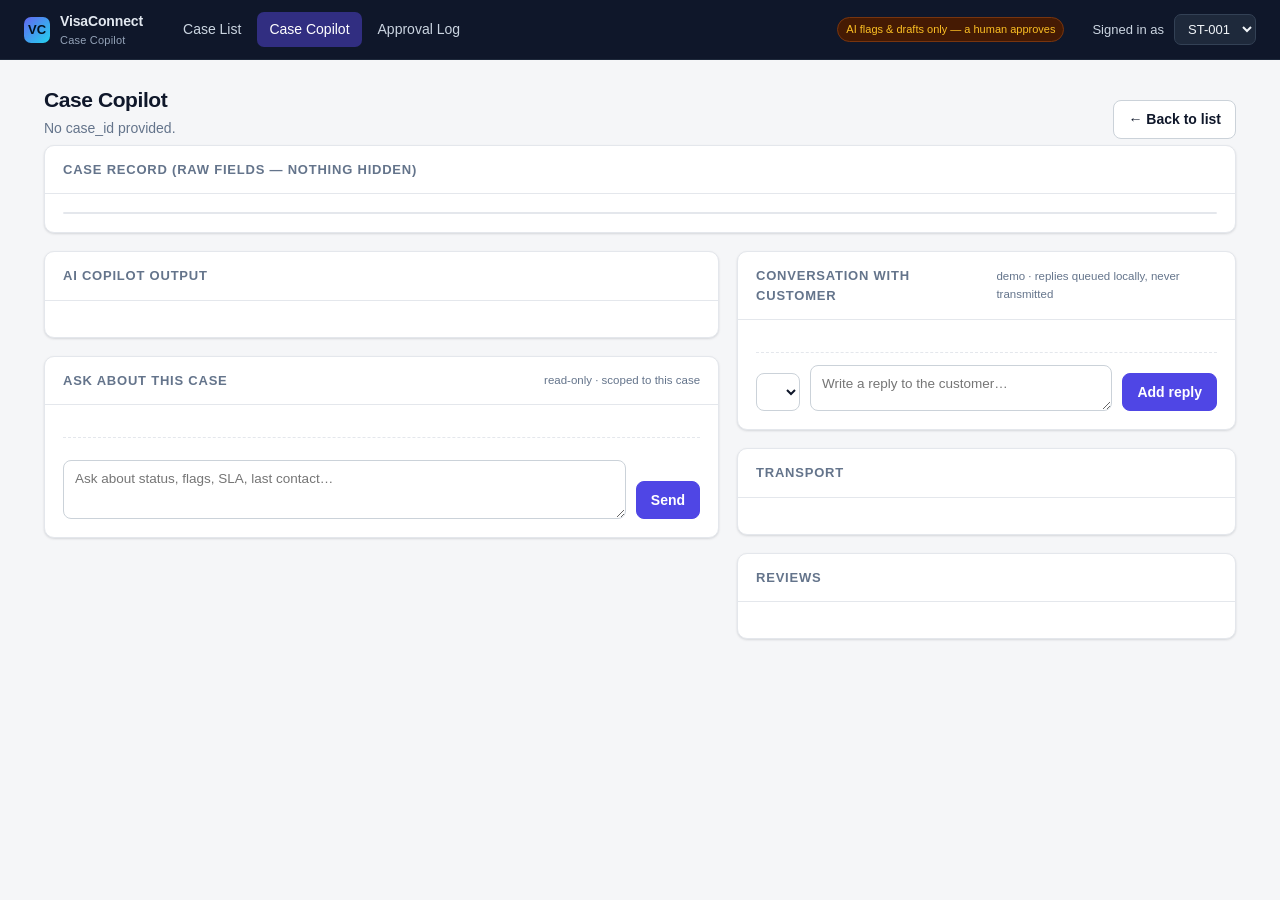
==== app/case.html @ 5556cd0b "Add VisaConnect Case Copilot demo Synthetic data pipeline (stdlib-only) generating 200 cases, a dete" ====
<!doctype html>
<html lang="en">
<head>
<meta charset="utf-8">
<meta name="viewport" content="width=device-width, initial-scale=1">
<title>Case Copilot · VisaConnect</title>
<link rel="stylesheet" href="styles.css">
</head>
<body>
<main class="container">
  <div class="page-head">
    <div>
      <h1 id="title">Case Copilot</h1>
      <p id="subtitle">Loading…</p>
    </div>
    <div class="spacer"></div>
    <a class="btn" href="index.html">← Back to list</a>
  </div>

  <div id="banner"></div>

  <div class="card">
    <div class="card-head"><h2>Case record (raw fields — nothing hidden)</h2>
      <div class="spacer"></div><span id="recordBadges"></span></div>
    <div class="card-body"><div id="fields" class="field-grid"></div></div>
  </div>

  <div class="detail-grid" style="margin-top:18px">
    <div>
      <div class="card">
        <div class="card-head"><h2>AI copilot output</h2>
          <div class="spacer"></div>
          <span id="validator" class="muted" style="font-size:12px"></span>
        </div>
        <div class="card-body" id="aiBody"></div>
      </div>

      <div class="card" id="chatCard">
        <div class="card-head"><h2>Ask about this case</h2>
          <div class="spacer"></div>
          <span class="muted" style="font-size:11.5px">read-only · scoped to this case</span>
        </div>
        <div class="card-body">
          <div id="chatLog" class="chat-log"></div>
          <div id="chatSuggest" class="chat-suggest"></div>
          <form id="chatForm" class="chat-form">
            <textarea id="chatInput" rows="2" placeholder="Ask about status, flags, SLA, last contact…" autocomplete="off"></textarea>
            <button class="btn btn-primary" id="chatSend" type="submit">Send</button>
          </form>
        </div>
      </div>
    </div>
    <div>
      <div class="card">
        <div class="card-head"><h2>Conversation with customer</h2>
          <div class="spacer"></div>
          <span class="muted" style="font-size:11.5px">demo · replies queued locally, never transmitted</span>
        </div>
        <div class="card-body">
          <div id="custLog" class="chat-log"></div>
          <form id="custForm" class="chat-form">
            <select id="custChannel" title="Channel"></select>
            <textarea id="custInput" rows="1" placeholder="Write a reply to the customer…"></textarea>
            <button class="btn btn-primary" type="submit">Add reply</button>
          </form>
        </div>
      </div>
      <div class="card">
        <div class="card-head"><h2>Transport</h2></div>
        <div class="card-body" id="transport"></div>
      </div>
      <div class="card">
        <div class="card-head"><h2>Reviews</h2></div>
        <div class="card-body" id="reviews"></div>
      </div>
    </div>
  </div>
</main>

<script src="app.js"></script>
<script>
renderTopbar("case");

const caseId = new URLSearchParams(location.search).get("case_id");
let CASE = null;
let DRAFT = null;
const decisions = {};   // item key -> action

function field(k, v, isList) {
  const empty = v === "" || v == null || (isList && (!v || v.length === 0));
  const val = isList ? (Array.isArray(v) && v.length ? v.join(", ") : "") : v;
  return `<div class="field"><div class="k">${esc(k)}</div>
    <div class="v ${empty ? "empty" : ""}">${empty ? "blank" : esc(val)}</div></div>`;
}

function renderRecord(c) {
  $("#title").textContent = c.case_id;
  $("#subtitle").innerHTML = `${esc(c.journey_type)} · opened ${fmtShort(c.case_created_at)} · ${c.days_open} days open`;
  $("#recordBadges").innerHTML =
    (c.sla_breached ? badge("SLA breached", "bad", true) : badge("SLA on-time", "good", true)) + " " +
    (c.has_conflict ? badge("transport conflict", "bad") : "");

  $("#fields").innerHTML = [
    field("Case ID", c.case_id), field("Status", c.current_status),
    field("Journey type", c.journey_type), field("Destination", c.destination_country),
    field("Owner staff id", c.case_owner_staff_id),
    field("Customer id", c.customer_id),
    field("Nationality", c.customer_nationality),
    field("Message language", c.message_language),
    field("Created at", c.case_created_at), field("Last customer update", c.last_customer_update_at),
    field("Days open", c.days_open), field("Hours elapsed", c.hours_elapsed),
    field("SLA target (h)", c.sla_target_hours), field("Payment status", c.payment_status),
    field("Required documents", c.required_documents, true),
    field("Documents received", c.documents_received, true),
  ].join("");

  // contacts are rendered as the customer conversation panel (loadConversation)

  // transport
  const t = c.transport;
  $("#transport").innerHTML = !t
    ? '<span class="muted">No transport booking on file.</span>'
    : `<div class="field-grid">
        ${field("Itinerary", t.itinerary_value)}
        ${field("Internal note", t.internal_note_value)}
        ${field("Airport code", t.airport_code)}
        ${field("Departure", t.departure_date)}
      </div>${t.conflict ? '<div class="banner banner-warn" style="margin-top:12px">Itinerary, internal note and airport code disagree — resolve before advising the customer.</div>' : ""}`;

  // reviews
  $("#reviews").innerHTML = !c.reviews.length
    ? '<span class="muted">No reviews on file.</span>'
    : c.reviews.map((r) =>
        `<div><strong>${r.rating}★</strong> <span class="muted">${fmtShort(r.review_at)}</span>
         <div>${esc(r.review_text)}</div></div>`).join("<hr style='border:none;border-top:1px dashed var(--border);margin:10px 0'>");
}

function flagsHtml(flags) {
  if (!flags.length) return '<span class="muted">No flags detected.</span>';
  return flags.map((f) => `<div class="flag">
      <div style="flex:1">
        <div class="type">${esc(f.issue_type)} <span class="faint mono">${esc(f.field)}</span></div>
        <div class="ev">${esc(f.note || f.evidence || "")}</div>
      </div>
      <span class="conf-tag conf-${esc(f.confidence)}">${esc(f.confidence.replace(" data", ""))}</span>
    </div>`).join("");
}

function decisionRow(key, label, aiText, aiRender, editable) {
  const decided = decisions[key];
  return `<div class="ai-block" data-item="${key}" style="margin-bottom:12px">
    <h3>${esc(label)}</h3>
    <div class="body">${aiRender || `<div class="summary">${esc(aiText)}</div>`}</div>
    <div class="actions">
      ${decided
        ? `<span class="decided ${decided}">${decided === "approve" ? "✓ Approved" : decided === "edit" ? "✎ Edited & saved" : "✕ Rejected"} by ${esc(getStaff())}</span>`
        : `<button class="btn btn-approve btn-sm" data-act="approve">Approve</button>
           ${editable ? '<button class="btn btn-edit btn-sm" data-act="edit">Edit</button>' : ""}
           <button class="btn btn-reject btn-sm" data-act="reject">Reject</button>
           <div class="spacer"></div><span class="muted" style="font-size:11.5px">AI suggestion — nothing counts until you decide</span>`}
    </div>
  </div>`;
}

function renderAI() {
  const d = DRAFT;
  const body = $("#aiBody");
  body.innerHTML =
    decisionRow("summary", "Case summary", d.summary, null, true) +
    decisionRow("flags", "Flags & missing items", null, flagsHtml(d.flags), false) +
    decisionRow("recommended_action", "Recommended next action", d.recommended_action, null, true) +
    decisionRow("draft_message", "Draft customer update",
      d.draft_message || "(none produced — insufficient information)",
      d.draft_message ? null : '<div class="muted">No draft produced.</div>', true);

  $$("#aiBody [data-act]").forEach((btn) => btn.addEventListener("click", onDecision));
}

async function onDecision(ev) {
  const btn = ev.currentTarget;
  const act = btn.dataset.act;
  const key = btn.closest(".ai-block").dataset.item;
  const d = DRAFT;
  const aiOutput = {
    summary: d.summary,
    flags: d.flags,
    recommended_action: d.recommended_action,
    draft_message: d.draft_message,
  };
  const aiText = key === "flags" ? JSON.stringify(d.flags) : String(aiOutput[key] ?? "");

  if (act === "reject") {
    await logDecision(key, "reject", aiText, null);
    return;
  }
  if (act === "approve") {
    await logDecision(key, "approve", aiText, aiText);
    return;
  }

  // edit: inline textarea
  const block = btn.closest(".ai-block");
  const body = block.querySelector(".body");
  const original = body.innerHTML;
  body.innerHTML = `<textarea id="editBox">${esc(aiText)}</textarea>
    <div class="actions"><button class="btn btn-primary btn-sm" id="saveEdit">Save edit</button>
    <button class="btn btn-sm" id="cancelEdit">Cancel</button></div>`;
  $("#cancelEdit").addEventListener("click", () => { body.innerHTML = original; });
  $("#saveEdit").addEventListener("click", async () => {
    await logDecision(key, "edit", aiText, $("#editBox").value);
  });
}

async function logDecision(key, action, aiText, finalText) {
  try {
    await postApproval({
      case_id: caseId,
      staff_id: getStaff(),
      action,
      ai_output: { item: key, text: aiText },
      final_output: action === "reject" ? { item: key, text: null } : { item: key, text: finalText },
    });
    decisions[key] = action;
    toast(`${key.replace("_", " ")} — ${action}d and logged`);
    renderAI();
  } catch (e) {
    toast("Could not log decision: " + e.message);
  }
}

/* ---------- scoped case chat ---------- */
const CHAT = [];
const SUGGESTIONS = [
  "What's the current status?",
  "Any flags or problems?",
  "Is the SLA breached?",
  "What was the last contact and channel?",
  "Who owns this case?",
];

function renderSuggestions() {
  $("#chatSuggest").innerHTML = SUGGESTIONS
    .map((s) => `<button type="button" class="chip" data-q="${esc(s)}">${esc(s)}</button>`).join("");
  $$("#chatSuggest .chip").forEach((b) =>
    b.addEventListener("click", () => { $("#chatInput").value = b.dataset.q; $("#chatInput").focus(); }));
}

function renderChat() {
  const log = $("#chatLog");
  if (!CHAT.length) {
    log.innerHTML = '<div class="chat-empty muted">Ask anything about this case — the assistant answers only from this case\'s data.</div>';
    return;
  }
  log.innerHTML = CHAT.map((m) =>
    `<div class="msg ${m.role}"><div class="bubble">${esc(m.content)}</div></div>`).join("");
  log.scrollTop = log.scrollHeight;
}

async function sendChat(text) {
  const message = String(text || "").trim();
  if (!message) return;
  CHAT.push({ role: "user", content: message });
  CHAT.push({ role: "assistant", content: "…" });
  $("#chatInput").value = "";
  $("#chatSend").disabled = true;
  renderChat();
  const history = CHAT.slice(0, -2).slice(-8);   // prior turns, before this one
  try {
    const res = await fetch(`/cases/${encodeURIComponent(caseId)}/chat`, {
      method: "POST",
      headers: { "Content-Type": "application/json" },
      body: JSON.stringify({ message, history }),
    });
    if (!res.ok) throw new Error("assistant unavailable (" + res.status + ")");
    const data = await res.json();
    CHAT[CHAT.length - 1] = { role: "assistant", content: data.reply };
  } catch (e) {
    CHAT[CHAT.length - 1] = { role: "assistant", content: "Could not reach the assistant: " + e.message };
  } finally {
    $("#chatSend").disabled = false;
    renderChat();
  }
}

function initChat() {
  renderSuggestions();
  renderChat();
  $("#chatForm").addEventListener("submit", (e) => { e.preventDefault(); sendChat($("#chatInput").value); });
  $("#chatInput").addEventListener("keydown", (e) => {
    if (e.key === "Enter" && !e.shiftKey) { e.preventDefault(); sendChat($("#chatInput").value); }
  });
}

/* ---------- conversation with customer ---------- */
const CHANNELS = ["Phone", "Email", "Web chat", "LINE", "Office visit"];

function renderConversation(thread) {
  const log = $("#custLog");
  if (!thread || !thread.length) {
    log.innerHTML = '<div class="chat-empty muted">No conversation recorded for this case.</div>';
    return;
  }
  log.innerHTML = thread.map((m) => {
    if (m.kind === "system") {
      return `<div class="msg system"><span class="sysline">— ${esc(m.text)}${m.staff_id ? " · " + esc(m.staff_id) : ""} · ${fmtDate(m.ts)} —</span></div>`;
    }
    const outgoing = m.kind === "staff";
    const meta = [m.channel, fmtDate(m.ts), outgoing ? "queued locally — not sent" : "customer"]
      .filter(Boolean).join(" · ");
    return `<div class="msg ${outgoing ? "user" : "assistant"}">
        <div class="col">
          <div class="bubble">${esc(m.text)}</div>
          <div class="meta">${esc(meta)}</div>
        </div>
      </div>`;
  }).join("");
  log.scrollTop = log.scrollHeight;
}

async function loadConversation() {
  const res = await fetch(`/cases/${encodeURIComponent(caseId)}/customer-messages`);
  if (!res.ok) throw new Error("conversation unavailable (" + res.status + ")");
  const data = await res.json();
  renderConversation(data.thread);
  // default the reply channel to the most recent customer channel
  const last = (CASE.contacts || []).slice(-1)[0];
  if (last && last.channel && CHANNELS.includes(last.channel)) $("#custChannel").value = last.channel;
}

function initCustomerChat() {
  const sel = $("#custChannel");
  sel.innerHTML = CHANNELS.map((c) => `<option>${esc(c)}</option>`).join("");
  $("#custForm").addEventListener("submit", async (e) => {
    e.preventDefault();
    const text = $("#custInput").value.trim();
    if (!text) return;
    const channel = sel.value;
    $("#custInput").value = "";
    try {
      const res = await fetch(`/cases/${encodeURIComponent(caseId)}/customer-messages`, {
        method: "POST",
        headers: { "Content-Type": "application/json" },
        body: JSON.stringify({ text, channel, staff_id: getStaff() }),
      });
      if (!res.ok) throw new Error("could not queue reply (" + res.status + ")");
      const data = await res.json();
      renderConversation(data.thread);
      toast("Reply queued locally — nothing was transmitted");
    } catch (err) {
      toast("Could not queue reply: " + err.message);
    }
  });
  loadConversation().catch((err) => {
    $("#custLog").innerHTML = `<div class="chat-empty muted">${esc(err.message)}</div>`;
  });
}

async function init() {
  if (!caseId) { $("#subtitle").textContent = "No case_id provided."; return; }
  const cases = await getCases();
  CASE = cases.find((c) => c.case_id === caseId);
  if (!CASE) { $("#subtitle").innerHTML = `<span style="color:#b91c1c">Unknown case ${esc(caseId)}.</span>`; return; }

  DRAFT = CASE.draft;
  renderRecord(CASE);

  // live regenerate + validator status
  const live = await getDraft(caseId).catch(() => null);
  if (live) {
    DRAFT = live.draft;
    const v = live.validator || {};
    $("#validator").innerHTML = v.ok
      ? badge("hard-rule validator: passed", "good", true)
      : badge("validator: rejected → regenerated", "warn", true);
  }
  if (DRAFT.insufficient_information) {
    $("#banner").innerHTML = '<div class="banner banner-info"><strong>Insufficient information.</strong> Required fields are missing (no status / no contact history), so the copilot is not recommending an action. It says so rather than guessing.</div>';
  } else if (CASE.has_conflict) {
    $("#banner").innerHTML = '<div class="banner banner-warn"><strong>Transport conflict detected.</strong> The copilot will ask the customer to confirm the airport and will not state either value as correct.</div>';
  }
  renderAI();
  initChat();
  initCustomerChat();
}
init();
</script>
</body>
</html>
---- app/styles.css ----
:root {
  --bg: #f5f6f8;
  --surface: #ffffff;
  --ink: #0f172a;
  --muted: #64748b;
  --faint: #94a3b8;
  --border: #e4e7ec;
  --border-strong: #cbd2d9;
  --accent: #4f46e5;
  --accent-ink: #312e81;
  --good: #047857;
  --good-bg: #ecfdf5;
  --warn: #b45309;
  --warn-bg: #fffbeb;
  --bad: #b91c1c;
  --bad-bg: #fef2f2;
  --info-bg: #eef2ff;
  --radius: 10px;
  --shadow: 0 1px 2px rgba(16, 24, 40, .06), 0 1px 3px rgba(16, 24, 40, .08);
  --mono: ui-monospace, "SF Mono", "Cascadia Mono", "Roboto Mono", Menlo, Consolas, monospace;
}

* { box-sizing: border-box; }

html, body {
  margin: 0;
  background: var(--bg);
  color: var(--ink);
  font-family: -apple-system, BlinkMacSystemFont, "Segoe UI", Roboto, Helvetica, Arial, sans-serif;
  font-size: 14px;
  line-height: 1.5;
  -webkit-font-smoothing: antialiased;
}

a { color: inherit; text-decoration: none; }

/* ---------- top bar ---------- */
.topbar {
  position: sticky;
  top: 0;
  z-index: 20;
  display: flex;
  align-items: center;
  gap: 28px;
  padding: 0 24px;
  height: 60px;
  background: #0f172a;
  color: #e2e8f0;
  border-bottom: 1px solid #1e293b;
}
.brand { display: flex; align-items: center; gap: 10px; font-weight: 650; letter-spacing: -.01em; }
.brand .mark {
  width: 26px; height: 26px; border-radius: 7px;
  background: linear-gradient(135deg, #6366f1, #22d3ee);
  display: grid; place-items: center; font-size: 13px; color: #04121f; font-weight: 800;
}
.brand small { display: block; font-weight: 400; font-size: 11px; color: #94a3b8; letter-spacing: .02em; }
.nav { display: flex; gap: 4px; }
.nav a {
  padding: 7px 12px; border-radius: 7px; color: #cbd5e1; font-weight: 500;
}
.nav a:hover { background: #1e293b; color: #f1f5f9; }
.nav a.active { background: #312e81; color: #fff; }
.topbar .spacer { flex: 1; }
.whoami { display: flex; align-items: center; gap: 10px; font-size: 13px; color: #cbd5e1; }
.whoami select, .whoami input {
  background: #1e293b; color: #f1f5f9; border: 1px solid #334155;
  border-radius: 7px; padding: 6px 9px; font-size: 13px;
}
.hitl-note {
  font-size: 11px; color: #fbbf24; border: 1px solid #78350f;
  background: #451a03; padding: 3px 8px; border-radius: 999px; white-space: nowrap;
}

/* ---------- layout ---------- */
.container { max-width: 1240px; margin: 0 auto; padding: 24px; }
.page-head { display: flex; align-items: flex-end; gap: 16px; margin-bottom: 6px; }
.page-head h1 { font-size: 21px; margin: 0; letter-spacing: -.02em; }
.page-head p { margin: 2px 0 0; color: var(--muted); }
.spacer { flex: 1; }

.card {
  background: var(--surface); border: 1px solid var(--border);
  border-radius: var(--radius); box-shadow: var(--shadow);
}
.card + .card { margin-top: 18px; }
.card-head {
  padding: 14px 18px; border-bottom: 1px solid var(--border);
  display: flex; align-items: center; gap: 12px;
}
.card-head h2 { font-size: 13px; text-transform: uppercase; letter-spacing: .06em; color: var(--muted); margin: 0; }
.card-body { padding: 18px; }

/* ---------- controls ---------- */
.toolbar { display: flex; gap: 10px; flex-wrap: wrap; align-items: center; margin: 18px 0 12px; }
input[type="text"], input[type="search"], select, textarea {
  font: inherit; color: var(--ink); background: #fff;
  border: 1px solid var(--border-strong); border-radius: 8px; padding: 8px 11px;
}
input:focus, select:focus, textarea:focus { outline: 2px solid #c7d2fe; border-color: var(--accent); }
textarea { width: 100%; resize: vertical; min-height: 96px; font-size: 13.5px; }
label.inline { display: inline-flex; align-items: center; gap: 7px; color: var(--muted); }

.btn {
  font: inherit; font-weight: 550; cursor: pointer;
  border: 1px solid var(--border-strong); background: #fff; color: var(--ink);
  padding: 8px 14px; border-radius: 8px; transition: .12s;
}
.btn:hover { background: #f8fafc; }
.btn:disabled { opacity: .5; cursor: not-allowed; }
.btn-primary { background: var(--accent); border-color: var(--accent); color: #fff; }
.btn-primary:hover { background: #4338ca; }
.btn-approve { background: var(--good); border-color: var(--good); color: #fff; }
.btn-approve:hover { background: #036b4f; }
.btn-edit { background: #fff; border-color: var(--accent); color: var(--accent-ink); }
.btn-reject { background: #fff; border-color: #fecaca; color: var(--bad); }
.btn-reject:hover { background: var(--bad-bg); }
.btn-sm { padding: 5px 10px; font-size: 12.5px; }

/* ---------- table ---------- */
table { width: 100%; border-collapse: collapse; }
thead th {
  text-align: left; font-size: 11px; text-transform: uppercase; letter-spacing: .05em;
  color: var(--muted); font-weight: 600; padding: 10px 14px;
  border-bottom: 1px solid var(--border); background: #fbfcfd; position: sticky; top: 0;
}
thead th.sortable { cursor: pointer; user-select: none; white-space: nowrap; }
thead th.sortable:hover { color: var(--ink); }
tbody td { padding: 11px 14px; border-bottom: 1px solid var(--border); vertical-align: middle; }
tbody tr { cursor: pointer; }
tbody tr:hover { background: #f8faff; }
.mono { font-family: var(--mono); font-size: 12.5px; }
.muted { color: var(--muted); }
.faint { color: var(--faint); }
.num { text-align: right; font-variant-numeric: tabular-nums; }

/* ---------- badges ---------- */
.badge {
  display: inline-flex; align-items: center; gap: 5px;
  padding: 2px 9px; border-radius: 999px; font-size: 11.5px; font-weight: 600;
  border: 1px solid transparent; white-space: nowrap;
}
.badge-good { color: var(--good); background: var(--good-bg); border-color: #a7f3d0; }
.badge-warn { color: var(--warn); background: var(--warn-bg); border-color: #fde68a; }
.badge-bad { color: var(--bad); background: var(--bad-bg); border-color: #fecaca; }
.badge-info { color: var(--accent-ink); background: var(--info-bg); border-color: #c7d2fe; }
.badge-neutral { color: var(--muted); background: #f1f5f9; border-color: var(--border); }
.dot { width: 6px; height: 6px; border-radius: 50%; background: currentColor; }

/* ---------- case detail ---------- */
.detail-grid { display: grid; grid-template-columns: 1.15fr .85fr; gap: 18px; align-items: start; }
@media (max-width: 980px) { .detail-grid { grid-template-columns: 1fr; } }

.field-grid { display: grid; grid-template-columns: repeat(auto-fill, minmax(210px, 1fr)); gap: 1px; background: var(--border); border-radius: 8px; overflow: hidden; border: 1px solid var(--border); }
.field { background: #fff; padding: 10px 13px; }
.field .k { font-size: 11px; text-transform: uppercase; letter-spacing: .04em; color: var(--faint); }
.field .v { margin-top: 2px; font-size: 13.5px; word-break: break-word; }
.field .v.empty { color: var(--faint); font-style: italic; }

.ai-block { border: 1px solid #c7d2fe; background: linear-gradient(180deg, #f8faff, #fff); border-radius: 9px; padding: 15px 16px; }
.ai-block h3 { margin: 0 0 6px; font-size: 12px; text-transform: uppercase; letter-spacing: .05em; color: var(--accent-ink); }
.ai-block .summary { font-size: 14.5px; }
.draft-box { border: 1px dashed var(--border-strong); background: #fff; border-radius: 8px; padding: 13px 14px; margin-top: 12px; white-space: pre-wrap; font-size: 13.5px; }
.actions { display: flex; gap: 8px; margin-top: 14px; padding-top: 14px; border-top: 1px dashed var(--border-strong); flex-wrap: wrap; }
.actions .spacer { flex: 1; }
.decided { font-size: 12px; font-weight: 600; }
.decided.approve { color: var(--good); }
.decided.edit { color: var(--accent-ink); }
.decided.reject { color: var(--bad); }

.flag { display: flex; gap: 10px; padding: 9px 0; border-bottom: 1px dashed var(--border); }
.flag:last-child { border-bottom: none; }
.flag .type { font-weight: 650; font-size: 12.5px; }
.flag .ev { color: var(--muted); font-size: 12.5px; }
.conf-tag { font-size: 10.5px; font-weight: 700; text-transform: uppercase; letter-spacing: .03em; padding: 1px 7px; border-radius: 5px; }
.conf-confirmed { background: var(--good-bg); color: var(--good); }
.conf-conflicting { background: var(--warn-bg); color: var(--warn); }
.conf-insufficient { background: #f1f5f9; color: var(--muted); }

.timeline { list-style: none; margin: 0; padding: 0; }
.timeline li { position: relative; padding: 0 0 14px 20px; border-left: 2px solid var(--border); }
.timeline li:last-child { padding-bottom: 0; }
.timeline li::before { content: ""; position: absolute; left: -6px; top: 3px; width: 10px; height: 10px; border-radius: 50%; background: #fff; border: 2px solid var(--accent); }
.timeline .when { font-size: 11px; color: var(--faint); }
.timeline .what { font-size: 13px; }

.empty-state { text-align: center; padding: 46px 20px; color: var(--muted); }
.banner { padding: 11px 15px; border-radius: 8px; font-size: 13px; margin-bottom: 14px; }
.banner-warn { background: var(--warn-bg); border: 1px solid #fde68a; color: #92400e; }
.banner-info { background: var(--info-bg); border: 1px solid #c7d2fe; color: var(--accent-ink); }

.toast {
  position: fixed; bottom: 22px; left: 50%; transform: translateX(-50%) translateY(12px);
  background: #0f172a; color: #fff; padding: 11px 18px; border-radius: 9px;
  box-shadow: 0 8px 24px rgba(0,0,0,.25); opacity: 0; pointer-events: none; transition: .18s; z-index: 50;
}
.toast.show { opacity: 1; transform: translateX(-50%) translateY(0); }

.fairness {
  display: flex; align-items: center; gap: 14px;
  background: var(--good-bg); border: 1px solid #a7f3d0; color: var(--good);
  border-radius: 9px; padding: 12px 16px; margin-bottom: 16px;
}
.fairness .big { font-size: 22px; font-weight: 750; letter-spacing: -.02em; }
.fairness .lbl { font-size: 12px; color: #047857; }

/* ---------- scoped case chat ---------- */
.chat-log {
  max-height: 340px; overflow-y: auto; display: flex; flex-direction: column;
  gap: 10px; padding: 4px 2px 10px; border-bottom: 1px dashed var(--border);
}
.chat-empty { padding: 18px 4px; font-size: 13px; }
.msg { display: flex; }
.msg.user { justify-content: flex-end; }
.msg .bubble {
  max-width: 82%; padding: 9px 13px; border-radius: 12px; font-size: 13.5px;
  white-space: pre-wrap; word-break: break-word; line-height: 1.5;
}
.msg.assistant .bubble { background: #f1f5f9; color: var(--ink); border: 1px solid var(--border); border-bottom-left-radius: 4px; }
.msg.user .bubble { background: var(--accent); color: #fff; border-bottom-right-radius: 4px; }
.chat-form { display: flex; gap: 10px; align-items: flex-end; margin-top: 12px; }
.chat-form textarea { flex: 1; min-height: 46px; max-height: 140px; }
.chat-form .btn { flex: 0 0 auto; height: 38px; }
.chat-suggest { display: flex; flex-wrap: wrap; gap: 6px; margin-top: 10px; }
.chip {
  font: inherit; font-size: 12px; cursor: pointer; color: var(--accent-ink);
  background: var(--info-bg); border: 1px solid #c7d2fe; border-radius: 999px;
  padding: 4px 11px; transition: .12s;
}
.chip:hover { background: #e0e7ff; }

/* customer conversation: two-sided thread */
.msg .col { display: flex; flex-direction: column; max-width: 82%; }
.msg.user .col { align-items: flex-end; }
.msg .col .bubble { max-width: 100%; }
.msg .meta { font-size: 10.5px; color: var(--faint); margin-top: 3px; padding: 0 4px; }
.msg.system { justify-content: center; }
.sysline { font-size: 11px; color: var(--faint); font-style: italic; }
.chat-form select { flex: 0 0 auto; height: 38px; }
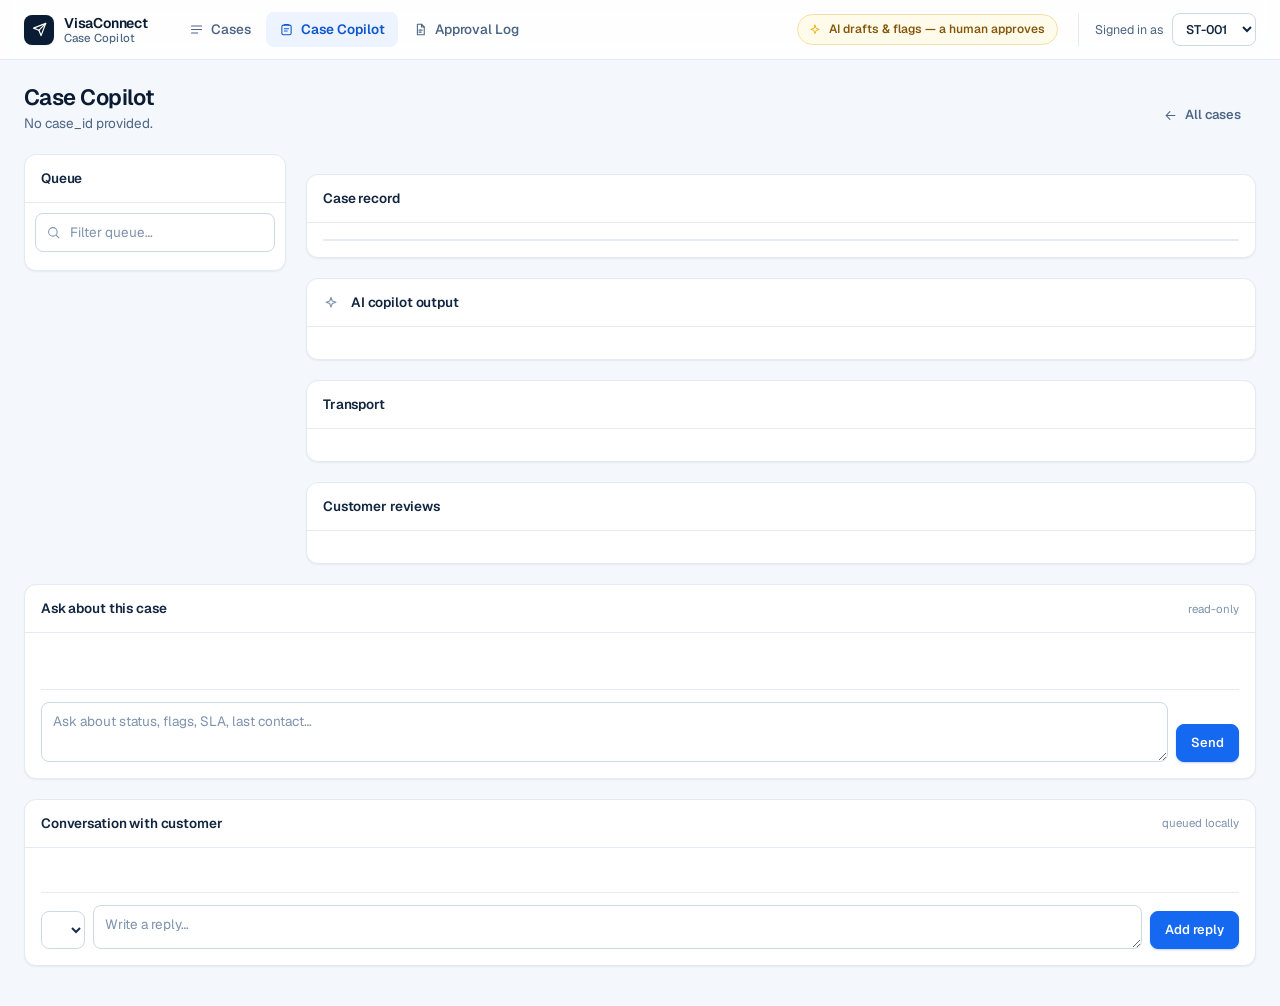
==== commit 2e3f3369: "Redesign staff UI as enterprise console Token-based design system, Geist fonts vendored locally, thr" ====
--- a/app/case.html
+++ b/app/case.html
@@ -4,86 +4,126 @@
 <meta charset="utf-8">
 <meta name="viewport" content="width=device-width, initial-scale=1">
 <title>Case Copilot · VisaConnect</title>
+<meta name="description" content="Review one visa case: raw record, AI flags and draft, and the customer conversation.">
+<link rel="icon" href="data:image/svg+xml,%3Csvg xmlns='http://www.w3.org/2000/svg' viewBox='0 0 24 24'%3E%3Crect width='24' height='24' rx='6' fill='%230a1c33'/%3E%3Cpath d='M6 12l12-6-6 12-1.6-6z' fill='none' stroke='white' stroke-width='1.6' stroke-linejoin='round'/%3E%3C/svg%3E">
 <link rel="stylesheet" href="styles.css">
 </head>
 <body>
-<main class="container">
+<a class="skip-link" href="#main">Skip to content</a>
+<main class="container" id="main">
   <div class="page-head">
     <div>
       <h1 id="title">Case Copilot</h1>
       <p id="subtitle">Loading…</p>
     </div>
     <div class="spacer"></div>
-    <a class="btn" href="index.html">← Back to list</a>
+    <a class="btn btn-ghost" href="index.html" id="backLink"></a>
   </div>
 
-  <div id="banner"></div>
-
-  <div class="card">
-    <div class="card-head"><h2>Case record (raw fields — nothing hidden)</h2>
-      <div class="spacer"></div><span id="recordBadges"></span></div>
-    <div class="card-body"><div id="fields" class="field-grid"></div></div>
-  </div>
-
-  <div class="detail-grid" style="margin-top:18px">
-    <div>
+  <div class="console">
+    <!-- ---------- column 1: queue ---------- -->
+    <aside class="card" aria-label="Case queue">
+      <div class="card-head">
+        <h2>Queue</h2>
+        <div class="spacer"></div>
+        <span class="hint" id="queueCount"></span>
+      </div>
+      <div style="padding:10px 10px 6px">
+        <div class="search">
+          <label class="sr-only" for="queueSearch">Filter the queue</label>
+          <svg viewBox="0 0 24 24" fill="none" stroke="currentColor" stroke-width="1.7" stroke-linecap="round"><circle cx="11" cy="11" r="6.8"/><path d="M16.2 16.2L20.5 20.5"/></svg>
+          <input type="search" id="queueSearch" placeholder="Filter queue…" autocomplete="off">
+        </div>
+      </div>
+      <div class="queue-scroll">
+        <div class="queue-list" id="queueList"></div>
+      </div>
+    </aside>
+
+    <!-- ---------- column 2: case + AI ---------- -->
+    <section class="stack">
+      <div id="banner"></div>
+
       <div class="card">
-        <div class="card-head"><h2>AI copilot output</h2>
+        <div class="card-head">
+          <h2>Case record</h2>
           <div class="spacer"></div>
-          <span id="validator" class="muted" style="font-size:12px"></span>
+          <span id="recordBadges"></span>
+        </div>
+        <div class="card-body"><div id="fields" class="field-grid"></div></div>
+      </div>
+
+      <div class="card">
+        <div class="card-head">
+          <svg class="head-ico" viewBox="0 0 24 24" fill="none" stroke="currentColor" stroke-width="1.7" stroke-linecap="round" stroke-linejoin="round" aria-hidden="true"><path d="M12 3.6l1.9 5.4 5.4 1.9-5.4 1.9L12 18.2l-1.9-5.4L4.7 10.9l5.4-1.9z"/></svg>
+          <h2>AI copilot output</h2>
+          <div class="spacer"></div>
+          <span id="validator" class="hint"></span>
         </div>
         <div class="card-body" id="aiBody"></div>
       </div>
 
+      <div class="card">
+        <div class="card-head"><h2>Transport</h2></div>
+        <div class="card-body" id="transport"></div>
+      </div>
+
+      <div class="card">
+        <div class="card-head"><h2>Customer reviews</h2></div>
+        <div class="card-body" id="reviews"></div>
+      </div>
+    </section>
+
+    <!-- ---------- column 3: conversation ---------- -->
+    <aside class="rail stack" aria-label="Conversation">
       <div class="card" id="chatCard">
-        <div class="card-head"><h2>Ask about this case</h2>
+        <div class="card-head">
+          <h2>Ask about this case</h2>
           <div class="spacer"></div>
-          <span class="muted" style="font-size:11.5px">read-only · scoped to this case</span>
+          <span class="hint">read-only</span>
         </div>
         <div class="card-body">
           <div id="chatLog" class="chat-log"></div>
           <div id="chatSuggest" class="chat-suggest"></div>
           <form id="chatForm" class="chat-form">
+            <label class="sr-only" for="chatInput">Ask the assistant about this case</label>
             <textarea id="chatInput" rows="2" placeholder="Ask about status, flags, SLA, last contact…" autocomplete="off"></textarea>
             <button class="btn btn-primary" id="chatSend" type="submit">Send</button>
           </form>
-        </div>
-      </div>
-    </div>
-    <div>
+          <div id="chatStatus" class="sr-only" role="status"></div>
+        </div>
+      </div>
+
       <div class="card">
-        <div class="card-head"><h2>Conversation with customer</h2>
+        <div class="card-head">
+          <h2>Conversation with customer</h2>
           <div class="spacer"></div>
-          <span class="muted" style="font-size:11.5px">demo · replies queued locally, never transmitted</span>
+          <span class="hint">queued locally</span>
         </div>
         <div class="card-body">
           <div id="custLog" class="chat-log"></div>
           <form id="custForm" class="chat-form">
+            <label class="sr-only" for="custChannel">Reply channel</label>
             <select id="custChannel" title="Channel"></select>
-            <textarea id="custInput" rows="1" placeholder="Write a reply to the customer…"></textarea>
+            <label class="sr-only" for="custInput">Write a reply to the customer</label>
+            <textarea id="custInput" rows="1" placeholder="Write a reply…"></textarea>
             <button class="btn btn-primary" type="submit">Add reply</button>
           </form>
         </div>
       </div>
-      <div class="card">
-        <div class="card-head"><h2>Transport</h2></div>
-        <div class="card-body" id="transport"></div>
-      </div>
-      <div class="card">
-        <div class="card-head"><h2>Reviews</h2></div>
-        <div class="card-body" id="reviews"></div>
-      </div>
-    </div>
+    </aside>
   </div>
 </main>
 
 <script src="app.js"></script>
 <script>
 renderTopbar("case");
+$("#backLink").innerHTML = icon("arrowLeft") + "All cases";
 
 const caseId = new URLSearchParams(location.search).get("case_id");
 let CASE = null;
 let DRAFT = null;
+let QUEUE = [];
 const decisions = {};   // item key -> action
 
 function field(k, v, isList) {
@@ -93,9 +133,48 @@
     <div class="v ${empty ? "empty" : ""}">${empty ? "blank" : esc(val)}</div></div>`;
 }
 
+/* ---------- queue column ---------- */
+function queueItem(c) {
+  const selected = c.case_id === caseId;
+  const flagKind0 = c.flag_types && c.flag_types.length ? flagKind(c.flag_types[0]) : "neutral";
+  return `<button type="button" class="queue-item ${selected ? "selected" : ""}" data-id="${esc(c.case_id)}"
+      ${selected ? 'aria-current="true"' : ""}>
+    <div class="q-top">
+      <span class="q-id">${esc(c.case_id)}</span>
+      <span class="spacer"></span>
+      ${c.has_conflict ? badge("conflict", "bad") : ""}
+    </div>
+    <div class="q-meta">
+      ${statusBadge(c.current_status)}
+      <span class="sep">·</span>
+      <span>${esc(c.journey_type || "—")}</span>
+      <span class="sep">·</span>
+      <span>${c.days_open}d</span>
+      ${c.flag_count ? `<span class="sep">·</span>${badge(c.flag_count + " flags", flagKind0)}` : ""}
+    </div>
+  </button>`;
+}
+
+function renderQueue() {
+  const q = $("#queueSearch").value.trim().toLowerCase();
+  const rows = QUEUE.filter((c) =>
+    !q || `${c.case_id} ${c.current_status} ${c.case_owner_staff_id}`.toLowerCase().includes(q));
+  $("#queueCount").textContent = `${rows.length} of ${QUEUE.length}`;
+  const list = $("#queueList");
+  list.innerHTML = rows.length
+    ? rows.map(queueItem).join("")
+    : '<div class="chat-empty">No cases match.</div>';
+  $$("#queueList .queue-item").forEach((b) =>
+    b.addEventListener("click", () => { location.href = `case.html?case_id=${encodeURIComponent(b.dataset.id)}`; }));
+  const sel = $("#queueList .queue-item.selected");
+  if (sel) sel.scrollIntoView({ block: "nearest" });
+}
+
+/* ---------- case record ---------- */
 function renderRecord(c) {
   $("#title").textContent = c.case_id;
-  $("#subtitle").innerHTML = `${esc(c.journey_type)} · opened ${fmtShort(c.case_created_at)} · ${c.days_open} days open`;
+  $("#subtitle").innerHTML =
+    `${esc(c.journey_type)} · opened ${fmtShort(c.case_created_at)} · ${c.days_open} days open`;
   $("#recordBadges").innerHTML =
     (c.sla_breached ? badge("SLA breached", "bad", true) : badge("SLA on-time", "good", true)) + " " +
     (c.has_conflict ? badge("transport conflict", "bad") : "");
@@ -114,9 +193,6 @@
     field("Documents received", c.documents_received, true),
   ].join("");
 
-  // contacts are rendered as the customer conversation panel (loadConversation)
-
-  // transport
   const t = c.transport;
   $("#transport").innerHTML = !t
     ? '<span class="muted">No transport booking on file.</span>'
@@ -125,16 +201,18 @@
         ${field("Internal note", t.internal_note_value)}
         ${field("Airport code", t.airport_code)}
         ${field("Departure", t.departure_date)}
-      </div>${t.conflict ? '<div class="banner banner-warn" style="margin-top:12px">Itinerary, internal note and airport code disagree — resolve before advising the customer.</div>' : ""}`;
-
-  // reviews
+      </div>${t.conflict ? `<div class="banner banner-warn" style="margin:14px 0 0">${icon("alert")}<div><strong>The itinerary, internal note and airport code disagree.</strong> Confirm the correct airport with the customer before rebooking.</div></div>` : ""}`;
+
   $("#reviews").innerHTML = !c.reviews.length
     ? '<span class="muted">No reviews on file.</span>'
     : c.reviews.map((r) =>
-        `<div><strong>${r.rating}★</strong> <span class="muted">${fmtShort(r.review_at)}</span>
-         <div>${esc(r.review_text)}</div></div>`).join("<hr style='border:none;border-top:1px dashed var(--border);margin:10px 0'>");
-}
-
+        `<div><span style="color:var(--caution-ink)">${icon("star")}</span>
+           <strong>${r.rating}★</strong> <span class="muted">${fmtShort(r.review_at)}</span>
+           <div style="margin-top:2px">${esc(r.review_text)}</div></div>`)
+        .join('<hr class="soft">');
+}
+
+/* ---------- AI output ---------- */
 function flagsHtml(flags) {
   if (!flags.length) return '<span class="muted">No flags detected.</span>';
   return flags.map((f) => `<div class="flag">
@@ -148,16 +226,17 @@
 
 function decisionRow(key, label, aiText, aiRender, editable) {
   const decided = decisions[key];
-  return `<div class="ai-block" data-item="${key}" style="margin-bottom:12px">
-    <h3>${esc(label)}</h3>
+  const decidedIcon = decided === "approve" ? "check" : decided === "edit" ? "pencil" : "x";
+  return `<div class="ai-block" data-item="${key}">
+    <h3>${icon("spark")}${esc(label)}</h3>
     <div class="body">${aiRender || `<div class="summary">${esc(aiText)}</div>`}</div>
     <div class="actions">
       ${decided
-        ? `<span class="decided ${decided}">${decided === "approve" ? "✓ Approved" : decided === "edit" ? "✎ Edited & saved" : "✕ Rejected"} by ${esc(getStaff())}</span>`
-        : `<button class="btn btn-approve btn-sm" data-act="approve">Approve</button>
-           ${editable ? '<button class="btn btn-edit btn-sm" data-act="edit">Edit</button>' : ""}
-           <button class="btn btn-reject btn-sm" data-act="reject">Reject</button>
-           <div class="spacer"></div><span class="muted" style="font-size:11.5px">AI suggestion — nothing counts until you decide</span>`}
+        ? `<span class="decided ${decided}">${icon(decidedIcon)}${decided === "approve" ? "Approved" : decided === "edit" ? "Edited &amp; saved" : "Rejected"} by ${esc(getStaff())}</span>`
+        : `<button class="btn btn-approve btn-sm" data-act="approve" type="button">${icon("check")}Approve</button>
+           ${editable ? `<button class="btn btn-edit btn-sm" data-act="edit" type="button">${icon("pencil")}Edit</button>` : ""}
+           <button class="btn btn-reject btn-sm" data-act="reject" type="button">${icon("x")}Reject</button>
+           <div class="spacer"></div><span class="decisionRow-note">AI suggestion — nothing counts until you decide</span>`}
     </div>
   </div>`;
 }
@@ -203,8 +282,10 @@
   const body = block.querySelector(".body");
   const original = body.innerHTML;
   body.innerHTML = `<textarea id="editBox">${esc(aiText)}</textarea>
-    <div class="actions"><button class="btn btn-primary btn-sm" id="saveEdit">Save edit</button>
-    <button class="btn btn-sm" id="cancelEdit">Cancel</button></div>`;
+    <div class="actions" style="border-top-color:var(--ai-border)">
+      <button class="btn btn-primary btn-sm" id="saveEdit" type="button">${icon("check")}Save edit</button>
+      <button class="btn btn-sm" id="cancelEdit" type="button">Cancel</button>
+    </div>`;
   $("#cancelEdit").addEventListener("click", () => { body.innerHTML = original; });
   $("#saveEdit").addEventListener("click", async () => {
     await logDecision(key, "edit", aiText, $("#editBox").value);
@@ -248,7 +329,7 @@
 function renderChat() {
   const log = $("#chatLog");
   if (!CHAT.length) {
-    log.innerHTML = '<div class="chat-empty muted">Ask anything about this case — the assistant answers only from this case\'s data.</div>';
+    log.innerHTML = '<div class="chat-empty">Ask anything about this case. The assistant answers only from this case\'s data.</div>';
     return;
   }
   log.innerHTML = CHAT.map((m) =>
@@ -274,6 +355,7 @@
     if (!res.ok) throw new Error("assistant unavailable (" + res.status + ")");
     const data = await res.json();
     CHAT[CHAT.length - 1] = { role: "assistant", content: data.reply };
+    $("#chatStatus").textContent = data.reply;
   } catch (e) {
     CHAT[CHAT.length - 1] = { role: "assistant", content: "Could not reach the assistant: " + e.message };
   } finally {
@@ -297,7 +379,7 @@
 function renderConversation(thread) {
   const log = $("#custLog");
   if (!thread || !thread.length) {
-    log.innerHTML = '<div class="chat-empty muted">No conversation recorded for this case.</div>';
+    log.innerHTML = '<div class="chat-empty">No conversation recorded for this case.</div>';
     return;
   }
   log.innerHTML = thread.map((m) => {
@@ -322,7 +404,6 @@
   if (!res.ok) throw new Error("conversation unavailable (" + res.status + ")");
   const data = await res.json();
   renderConversation(data.thread);
-  // default the reply channel to the most recent customer channel
   const last = (CASE.contacts || []).slice(-1)[0];
   if (last && last.channel && CHANNELS.includes(last.channel)) $("#custChannel").value = last.channel;
 }
@@ -351,15 +432,26 @@
     }
   });
   loadConversation().catch((err) => {
-    $("#custLog").innerHTML = `<div class="chat-empty muted">${esc(err.message)}</div>`;
+    $("#custLog").innerHTML = `<div class="chat-empty">${esc(err.message)}</div>`;
   });
 }
 
 async function init() {
   if (!caseId) { $("#subtitle").textContent = "No case_id provided."; return; }
-  const cases = await getCases();
+
+  let cases = [];
+  try {
+    cases = await getCases();
+  } catch (e) {
+    $("#subtitle").innerHTML = `<span style="color:var(--bad)">Could not load cases — start the app with <code>python server.py</code>.</span>`;
+    return;
+  }
+  QUEUE = cases;
+  renderQueue();
+  $("#queueSearch").addEventListener("input", renderQueue);
+
   CASE = cases.find((c) => c.case_id === caseId);
-  if (!CASE) { $("#subtitle").innerHTML = `<span style="color:#b91c1c">Unknown case ${esc(caseId)}.</span>`; return; }
+  if (!CASE) { $("#subtitle").innerHTML = `<span style="color:var(--bad)">Unknown case ${esc(caseId)}.</span>`; return; }
 
   DRAFT = CASE.draft;
   renderRecord(CASE);
@@ -370,13 +462,13 @@
     DRAFT = live.draft;
     const v = live.validator || {};
     $("#validator").innerHTML = v.ok
-      ? badge("hard-rule validator: passed", "good", true)
-      : badge("validator: rejected → regenerated", "warn", true);
+      ? badge("hard-rule validator passed", "good", true)
+      : badge("validator rejected → regenerated", "warn", true);
   }
   if (DRAFT.insufficient_information) {
-    $("#banner").innerHTML = '<div class="banner banner-info"><strong>Insufficient information.</strong> Required fields are missing (no status / no contact history), so the copilot is not recommending an action. It says so rather than guessing.</div>';
+    $("#banner").innerHTML = `<div class="banner banner-info">${icon("info")}<div><strong>Insufficient information.</strong> Required fields are missing (no status, no contact history), so the copilot is not recommending an action. It says so rather than guessing.</div></div>`;
   } else if (CASE.has_conflict) {
-    $("#banner").innerHTML = '<div class="banner banner-warn"><strong>Transport conflict detected.</strong> The copilot will ask the customer to confirm the airport and will not state either value as correct.</div>';
+    $("#banner").innerHTML = `<div class="banner banner-warn">${icon("alert")}<div><strong>Transport conflict detected.</strong> The copilot will ask the customer to confirm the airport and will not state either value as correct.</div></div>`;
   }
   renderAI();
   initChat();
--- a/app/styles.css
+++ b/app/styles.css
@@ -1,239 +1,588 @@
+/* ==========================================================================
+   VisaConnect Case Copilot — design system
+   Palette: white + soft blue surfaces, navy type, bright blue actions.
+   Yellow is reserved for one meaning only: content the AI produced that a
+   human has not approved yet. Nothing else on the page is yellow.
+   ========================================================================== */
+
+@font-face {
+  font-family: "Geist";
+  src: url("fonts/geist-latin-wght-normal.woff2") format("woff2-variations");
+  font-weight: 100 900;
+  font-style: normal;
+  font-display: swap;
+}
+@font-face {
+  font-family: "Geist Mono";
+  src: url("fonts/geist-mono-latin-wght-normal.woff2") format("woff2-variations");
+  font-weight: 100 900;
+  font-style: normal;
+  font-display: swap;
+}
+
 :root {
-  --bg: #f5f6f8;
+  /* surfaces */
+  --bg: #f4f7fb;
   --surface: #ffffff;
-  --ink: #0f172a;
-  --muted: #64748b;
-  --faint: #94a3b8;
-  --border: #e4e7ec;
-  --border-strong: #cbd2d9;
-  --accent: #4f46e5;
-  --accent-ink: #312e81;
-  --good: #047857;
-  --good-bg: #ecfdf5;
-  --warn: #b45309;
-  --warn-bg: #fffbeb;
-  --bad: #b91c1c;
-  --bad-bg: #fef2f2;
-  --info-bg: #eef2ff;
-  --radius: 10px;
-  --shadow: 0 1px 2px rgba(16, 24, 40, .06), 0 1px 3px rgba(16, 24, 40, .08);
-  --mono: ui-monospace, "SF Mono", "Cascadia Mono", "Roboto Mono", Menlo, Consolas, monospace;
+  --surface-2: #f8fafd;
+  --surface-3: #eef3f9;
+
+  /* navy type ramp */
+  --navy-900: #0a1c33;
+  --navy-800: #12263f;
+  --ink: #1b2f49;
+  --muted: #4c6584;
+  --faint: #7e93ad;
+
+  /* hairlines */
+  --border: #e3eaf3;
+  --border-strong: #ccd9e9;
+
+  /* bright blue = the single action colour */
+  --primary: #1568f0;
+  --primary-600: #0f57cf;
+  --primary-050: #eef4ff;
+  --primary-100: #d8e7ff;
+  --on-primary: #ffffff;
+
+  /* AI surfaces — the only yellow in the system */
+  --ai-bg: #fffbea;
+  --ai-bg-2: #fff7dc;
+  --ai-border: #f2e0a8;
+  --ai-rail: #efb420;
+  --ai-ink: #85560a;
+
+  /* caution — distinct from the AI yellow */
+  --caution-bg: #fff3e8;
+  --caution-border: #f8d9bd;
+  --caution-ink: #a2430a;
+
+  /* semantic */
+  --good: #0d7355;
+  --good-bg: #ecfaf4;
+  --good-border: #b6e6d3;
+  --bad: #bd2b2b;
+  --bad-bg: #fdf1f0;
+  --bad-border: #f3cec9;
+
+  /* shape */
+  --r-xs: 6px;
+  --r-sm: 8px;
+  --r-md: 12px;
+  --r-lg: 16px;
+  --r-pill: 999px;
+
+  /* elevation — tinted navy, one light source (top) */
+  --sh-1: 0 1px 2px rgba(13, 42, 74, .06);
+  --sh-2: 0 1px 2px rgba(13, 42, 74, .05), 0 10px 24px -16px rgba(13, 42, 74, .25);
+  --sh-3: 0 18px 44px -24px rgba(13, 42, 74, .34);
+
+  /* rhythm */
+  --s1: 4px;  --s2: 8px;  --s3: 12px; --s4: 16px;
+  --s5: 20px; --s6: 24px; --s8: 32px; --s10: 40px;
+
+  --z-nav: 20; --z-pop: 40; --z-toast: 60;
+
+  --ease: cubic-bezier(.2, .7, .3, 1);
+  --dur: 180ms;
+
+  --font: "Geist", "Segoe UI Variable Text", "Segoe UI", system-ui, -apple-system,
+          "Leelawadee UI", Tahoma, sans-serif;
+  --mono: "Geist Mono", ui-monospace, "Cascadia Mono", Consolas, monospace;
 }
 
 * { box-sizing: border-box; }
 
-html, body {
+html { scroll-behavior: smooth; }
+
+body {
   margin: 0;
+  min-height: 100dvh;
   background: var(--bg);
   color: var(--ink);
-  font-family: -apple-system, BlinkMacSystemFont, "Segoe UI", Roboto, Helvetica, Arial, sans-serif;
+  font-family: var(--font);
   font-size: 14px;
-  line-height: 1.5;
+  line-height: 1.55;
+  font-optical-sizing: auto;
   -webkit-font-smoothing: antialiased;
+  text-rendering: optimizeLegibility;
 }
 
 a { color: inherit; text-decoration: none; }
-
-/* ---------- top bar ---------- */
+h1, h2, h3, h4 { text-wrap: balance; }
+p { text-wrap: pretty; }
+
+.sr-only {
+  position: absolute; width: 1px; height: 1px; padding: 0; margin: -1px;
+  overflow: hidden; clip: rect(0 0 0 0); white-space: nowrap; border: 0;
+}
+
+.skip-link {
+  position: absolute; left: 12px; top: -60px; z-index: var(--z-toast);
+  background: var(--navy-900); color: #fff; padding: 10px 16px;
+  border-radius: var(--r-sm); font-weight: 600; transition: top var(--dur) var(--ease);
+}
+.skip-link:focus { top: 12px; }
+
+:focus-visible {
+  outline: 2px solid var(--primary);
+  outline-offset: 2px;
+  border-radius: var(--r-xs);
+}
+
+svg.ico {
+  width: 16px; height: 16px; flex: none;
+  display: inline-block; vertical-align: -0.15em;
+}
+
+[hidden] { display: none !important; }
+
+/* ============================ app frame ================================== */
+
 .topbar {
-  position: sticky;
-  top: 0;
-  z-index: 20;
-  display: flex;
-  align-items: center;
-  gap: 28px;
-  padding: 0 24px;
-  height: 60px;
-  background: #0f172a;
-  color: #e2e8f0;
-  border-bottom: 1px solid #1e293b;
-}
-.brand { display: flex; align-items: center; gap: 10px; font-weight: 650; letter-spacing: -.01em; }
+  position: sticky; top: 0; z-index: var(--z-nav);
+  display: flex; align-items: center; gap: var(--s5);
+  height: 60px; padding: 0 var(--s6);
+  background: rgba(255, 255, 255, .88);
+  backdrop-filter: saturate(150%) blur(10px);
+  border-bottom: 1px solid var(--border);
+}
+
+.brand { display: flex; align-items: center; gap: 10px; }
 .brand .mark {
-  width: 26px; height: 26px; border-radius: 7px;
-  background: linear-gradient(135deg, #6366f1, #22d3ee);
-  display: grid; place-items: center; font-size: 13px; color: #04121f; font-weight: 800;
-}
-.brand small { display: block; font-weight: 400; font-size: 11px; color: #94a3b8; letter-spacing: .02em; }
-.nav { display: flex; gap: 4px; }
+  width: 30px; height: 30px; border-radius: var(--r-sm);
+  background: var(--navy-900); color: #fff;
+  display: grid; place-items: center;
+  box-shadow: var(--sh-1);
+}
+.brand .mark svg { width: 17px; height: 17px; }
+.brand .name { font-weight: 620; letter-spacing: -.015em; color: var(--navy-900); font-size: 14px; line-height: 1.15; }
+.brand small { display: block; font-weight: 480; font-size: 11.5px; color: var(--muted); letter-spacing: .005em; }
+
+.nav { display: flex; gap: 2px; margin-left: var(--s2); }
 .nav a {
-  padding: 7px 12px; border-radius: 7px; color: #cbd5e1; font-weight: 500;
-}
-.nav a:hover { background: #1e293b; color: #f1f5f9; }
-.nav a.active { background: #312e81; color: #fff; }
+  display: inline-flex; align-items: center; gap: 7px;
+  padding: 7px 13px; border-radius: var(--r-sm); font-weight: 540; font-size: 13.5px;
+  color: var(--muted); transition: background var(--dur) var(--ease), color var(--dur) var(--ease);
+}
+.nav a svg.ico { width: 15px; height: 15px; }
+.nav a:hover { background: var(--surface-3); color: var(--navy-900); }
+.nav a.active { background: var(--primary-050); color: var(--primary-600); font-weight: 600; }
+
 .topbar .spacer { flex: 1; }
-.whoami { display: flex; align-items: center; gap: 10px; font-size: 13px; color: #cbd5e1; }
-.whoami select, .whoami input {
-  background: #1e293b; color: #f1f5f9; border: 1px solid #334155;
-  border-radius: 7px; padding: 6px 9px; font-size: 13px;
-}
+
 .hitl-note {
-  font-size: 11px; color: #fbbf24; border: 1px solid #78350f;
-  background: #451a03; padding: 3px 8px; border-radius: 999px; white-space: nowrap;
-}
-
-/* ---------- layout ---------- */
-.container { max-width: 1240px; margin: 0 auto; padding: 24px; }
-.page-head { display: flex; align-items: flex-end; gap: 16px; margin-bottom: 6px; }
-.page-head h1 { font-size: 21px; margin: 0; letter-spacing: -.02em; }
-.page-head p { margin: 2px 0 0; color: var(--muted); }
+  display: inline-flex; align-items: center; gap: 7px;
+  font-size: 12px; font-weight: 560; color: var(--ai-ink);
+  background: var(--ai-bg); border: 1px solid var(--ai-border);
+  padding: 5px 12px 5px 10px; border-radius: var(--r-pill); white-space: nowrap;
+}
+.hitl-note svg { width: 14px; height: 14px; flex: none; color: var(--ai-rail); }
+
+.whoami {
+  display: flex; align-items: center; gap: var(--s2); font-size: 12.5px; color: var(--muted);
+  padding-left: var(--s4); border-left: 1px solid var(--border);
+}
+.whoami select {
+  background: var(--surface); color: var(--navy-800); border: 1px solid var(--border-strong);
+  border-radius: var(--r-sm); padding: 6px 9px; font: inherit; font-size: 12.5px; font-weight: 560;
+}
+
+/* ============================== layout ================================== */
+
+.container { max-width: 1440px; margin: 0 auto; padding: var(--s6) var(--s6) var(--s10); }
+
+.page-head { display: flex; align-items: flex-end; gap: var(--s4); margin-bottom: var(--s5); }
+.page-head h1 {
+  font-size: 22px; line-height: 1.2; margin: 0; font-weight: 620;
+  letter-spacing: -.025em; color: var(--navy-900);
+}
+.page-head p { margin: 3px 0 0; color: var(--muted); font-size: 13.5px; max-width: 68ch; }
 .spacer { flex: 1; }
 
+/* the copilot console: queue · case · assistant */
+.console {
+  display: grid;
+  grid-template-columns: 292px minmax(0, 1fr) 384px;
+  gap: var(--s5);
+  align-items: start;
+}
+.console > * { min-width: 0; }
+
+@media (max-width: 1280px) {
+  .console { grid-template-columns: 262px minmax(0, 1fr); }
+  .console .rail { grid-column: 1 / -1; }
+}
+@media (max-width: 980px) {
+  .console { grid-template-columns: minmax(0, 1fr); }
+  .container { padding: var(--s5) var(--s4) var(--s8); }
+}
+
+.stack { display: flex; flex-direction: column; gap: var(--s5); }
+
+/* ============================== panels ================================== */
+
 .card {
+  background: var(--surface);
+  border: 1px solid var(--border);
+  border-radius: var(--r-md);
+  box-shadow: var(--sh-1);
+}
+.card + .card { margin-top: 0; }
+
+.card-head {
+  display: flex; align-items: center; gap: var(--s3);
+  padding: 13px var(--s4); border-bottom: 1px solid var(--border);
+}
+.card-head h2 {
+  margin: 0; font-size: 13.5px; font-weight: 600;
+  letter-spacing: -.01em; color: var(--navy-800);
+}
+.card-head .hint { font-size: 11.5px; color: var(--faint); }
+.card-head svg.head-ico { width: 16px; height: 16px; color: var(--faint); flex: none; }
+.card-body { padding: var(--s4); }
+.card-body.tight { padding: var(--s2); }
+.card-body.flush { padding: 0; }
+
+/* ============================== buttons ================================= */
+
+.btn {
+  display: inline-flex; align-items: center; justify-content: center; gap: 7px;
+  font: inherit; font-size: 13px; font-weight: 560; cursor: pointer;
+  border: 1px solid var(--border-strong); background: var(--surface); color: var(--navy-800);
+  padding: 8px 14px; border-radius: var(--r-sm);
+  transition: background var(--dur) var(--ease), border-color var(--dur) var(--ease),
+              box-shadow var(--dur) var(--ease), transform 90ms var(--ease);
+}
+.btn svg { width: 15px; height: 15px; flex: none; }
+.btn:hover { background: var(--surface-2); border-color: var(--faint); }
+.btn:active { transform: translateY(1px); }
+.btn:disabled { opacity: .5; cursor: not-allowed; transform: none; }
+
+.btn-primary {
+  background: var(--primary); border-color: var(--primary); color: var(--on-primary);
+  box-shadow: 0 1px 2px rgba(21, 104, 240, .28);
+}
+.btn-primary:hover { background: var(--primary-600); border-color: var(--primary-600); }
+
+.btn-approve { background: var(--good); border-color: var(--good); color: #fff; }
+.btn-approve:hover { background: #0a5f46; border-color: #0a5f46; }
+
+.btn-edit { border-color: var(--primary-100); color: var(--primary-600); background: var(--primary-050); }
+.btn-edit:hover { background: var(--primary-100); border-color: var(--primary); }
+
+.btn-reject { border-color: var(--bad-border); color: var(--bad); background: var(--surface); }
+.btn-reject:hover { background: var(--bad-bg); border-color: var(--bad); }
+
+.btn-ghost { border-color: transparent; background: transparent; color: var(--muted); }
+.btn-ghost:hover { background: var(--surface-3); color: var(--navy-900); border-color: transparent; }
+
+.btn-sm { padding: 5px 10px; font-size: 12.5px; border-radius: var(--r-xs); }
+.btn-sm svg { width: 13.5px; height: 13.5px; }
+
+/* ============================== forms =================================== */
+
+input[type="text"], input[type="search"], select, textarea {
+  font: inherit; font-size: 13.5px; color: var(--ink); background: var(--surface);
+  border: 1px solid var(--border-strong); border-radius: var(--r-sm);
+  padding: 8px 11px; transition: border-color var(--dur) var(--ease), box-shadow var(--dur) var(--ease);
+}
+input::placeholder, textarea::placeholder { color: var(--faint); }
+input:hover, select:hover, textarea:hover { border-color: var(--faint); }
+input:focus, select:focus, textarea:focus {
+  outline: none; border-color: var(--primary);
+  box-shadow: 0 0 0 3px var(--primary-100);
+}
+textarea { width: 100%; resize: vertical; min-height: 92px; font-size: 13.5px; line-height: 1.55; }
+
+.search { position: relative; display: flex; align-items: center; }
+.search svg { position: absolute; left: 11px; width: 15px; height: 15px; color: var(--faint); pointer-events: none; }
+.search input { padding-left: 34px; width: 100%; }
+
+label.inline {
+  display: inline-flex; align-items: center; gap: 7px;
+  color: var(--muted); font-size: 13px; cursor: pointer;
+}
+label.inline input[type="checkbox"] { accent-color: var(--primary); width: 15px; height: 15px; }
+
+.toolbar {
+  display: flex; gap: var(--s3); flex-wrap: wrap; align-items: center;
+  padding: var(--s3) var(--s4); border-bottom: 1px solid var(--border);
+  background: var(--surface-2); border-radius: var(--r-md) var(--r-md) 0 0;
+}
+
+/* ============================== badges ================================== */
+
+.badge {
+  display: inline-flex; align-items: center; gap: 5px;
+  padding: 2px 9px; border-radius: var(--r-pill);
+  font-size: 11.5px; font-weight: 600; letter-spacing: .005em;
+  border: 1px solid transparent; white-space: nowrap;
+}
+.badge-good { color: var(--good); background: var(--good-bg); border-color: var(--good-border); }
+.badge-bad { color: var(--bad); background: var(--bad-bg); border-color: var(--bad-border); }
+/* caution reads amber-orange so it never competes with the AI yellow */
+.badge-warn { color: var(--caution-ink); background: var(--caution-bg); border-color: var(--caution-border); }
+.badge-ai { color: var(--ai-ink); background: var(--ai-bg); border-color: var(--ai-border); }
+.badge-info { color: var(--primary-600); background: var(--primary-050); border-color: var(--primary-100); }
+.badge-neutral { color: var(--muted); background: var(--surface-3); border-color: var(--border); }
+.dot { width: 6px; height: 6px; border-radius: 50%; background: currentColor; flex: none; }
+
+.chip {
+  display: inline-flex; align-items: center; gap: 6px;
+  font: inherit; font-size: 12px; font-weight: 520; cursor: pointer;
+  color: var(--primary-600); background: var(--primary-050);
+  border: 1px solid var(--primary-100); border-radius: var(--r-pill);
+  padding: 5px 12px; transition: background var(--dur) var(--ease), border-color var(--dur) var(--ease);
+}
+.chip:hover { background: var(--primary-100); border-color: var(--primary); }
+
+/* ============================== kpi strip =============================== */
+
+.kpis { display: grid; grid-template-columns: repeat(4, minmax(0, 1fr)); gap: var(--s4); margin-bottom: var(--s5); }
+@media (max-width: 900px) { .kpis { grid-template-columns: repeat(2, minmax(0, 1fr)); } }
+
+.kpi {
   background: var(--surface); border: 1px solid var(--border);
-  border-radius: var(--radius); box-shadow: var(--shadow);
-}
-.card + .card { margin-top: 18px; }
-.card-head {
-  padding: 14px 18px; border-bottom: 1px solid var(--border);
-  display: flex; align-items: center; gap: 12px;
-}
-.card-head h2 { font-size: 13px; text-transform: uppercase; letter-spacing: .06em; color: var(--muted); margin: 0; }
-.card-body { padding: 18px; }
-
-/* ---------- controls ---------- */
-.toolbar { display: flex; gap: 10px; flex-wrap: wrap; align-items: center; margin: 18px 0 12px; }
-input[type="text"], input[type="search"], select, textarea {
-  font: inherit; color: var(--ink); background: #fff;
-  border: 1px solid var(--border-strong); border-radius: 8px; padding: 8px 11px;
-}
-input:focus, select:focus, textarea:focus { outline: 2px solid #c7d2fe; border-color: var(--accent); }
-textarea { width: 100%; resize: vertical; min-height: 96px; font-size: 13.5px; }
-label.inline { display: inline-flex; align-items: center; gap: 7px; color: var(--muted); }
-
-.btn {
-  font: inherit; font-weight: 550; cursor: pointer;
-  border: 1px solid var(--border-strong); background: #fff; color: var(--ink);
-  padding: 8px 14px; border-radius: 8px; transition: .12s;
-}
-.btn:hover { background: #f8fafc; }
-.btn:disabled { opacity: .5; cursor: not-allowed; }
-.btn-primary { background: var(--accent); border-color: var(--accent); color: #fff; }
-.btn-primary:hover { background: #4338ca; }
-.btn-approve { background: var(--good); border-color: var(--good); color: #fff; }
-.btn-approve:hover { background: #036b4f; }
-.btn-edit { background: #fff; border-color: var(--accent); color: var(--accent-ink); }
-.btn-reject { background: #fff; border-color: #fecaca; color: var(--bad); }
-.btn-reject:hover { background: var(--bad-bg); }
-.btn-sm { padding: 5px 10px; font-size: 12.5px; }
-
-/* ---------- table ---------- */
-table { width: 100%; border-collapse: collapse; }
+  border-radius: var(--r-md); padding: var(--s4) var(--s4) var(--s4) var(--s5);
+  box-shadow: var(--sh-1); position: relative; overflow: hidden;
+}
+.kpi::before {
+  content: ""; position: absolute; inset: 0 auto 0 0; width: 3px;
+  background: var(--primary); opacity: .85;
+}
+.kpi.is-good::before { background: var(--good); }
+.kpi.is-bad::before { background: var(--bad); }
+.kpi .k-label { font-size: 11.5px; font-weight: 560; color: var(--muted); letter-spacing: .01em; }
+.kpi .k-value {
+  font-size: 26px; font-weight: 620; letter-spacing: -.03em;
+  color: var(--navy-900); font-variant-numeric: tabular-nums; line-height: 1.15; margin-top: 3px;
+}
+.kpi .k-sub { font-size: 11.5px; color: var(--faint); margin-top: 2px; }
+
+/* ============================== fields ================================== */
+
+.field-grid {
+  display: grid; grid-template-columns: repeat(auto-fill, minmax(196px, 1fr));
+  gap: 1px; background: var(--border); border: 1px solid var(--border);
+  border-radius: var(--r-sm); overflow: hidden;
+}
+.field { background: var(--surface); padding: 10px 13px; }
+.field .k {
+  font-size: 10.5px; font-weight: 600; letter-spacing: .07em;
+  text-transform: uppercase; color: var(--faint);
+}
+.field .v { margin-top: 3px; font-size: 13.5px; color: var(--ink); word-break: break-word; }
+.field .v.empty { color: var(--faint); font-style: italic; font-size: 13px; }
+
+/* ============================== ai surfaces ============================= */
+
+.ai-block {
+  position: relative;
+  background: linear-gradient(180deg, var(--ai-bg), var(--ai-bg-2));
+  border: 1px solid var(--ai-border);
+  border-radius: var(--r-sm);
+  padding: 14px 16px 14px 18px;
+  overflow: hidden;
+}
+.ai-block::before {
+  content: ""; position: absolute; inset: 0 auto 0 0; width: 3px; background: var(--ai-rail);
+}
+.ai-block + .ai-block { margin-top: var(--s3); }
+.ai-block h3 {
+  display: flex; align-items: center; gap: 7px;
+  margin: 0 0 7px; font-size: 11.5px; font-weight: 620;
+  letter-spacing: .02em; color: var(--ai-ink); text-transform: none;
+}
+.ai-block h3 svg { width: 14px; height: 14px; color: var(--ai-rail); flex: none; }
+.ai-block .summary { font-size: 14px; color: var(--navy-800); }
+.ai-block .body { color: var(--navy-800); }
+.draft-box {
+  background: rgba(255, 255, 255, .72); border: 1px solid var(--ai-border);
+  border-radius: var(--r-xs); padding: 12px 14px; margin-top: 2px;
+  white-space: pre-wrap; font-size: 13.5px; color: var(--navy-800);
+}
+.ai-block .actions { border-top-color: var(--ai-border); }
+
+.decisionRow-note { font-size: 11.5px; color: var(--ai-ink); opacity: .8; }
+
+/* ============================== flags =================================== */
+
+.flag { display: flex; gap: 11px; padding: 10px 0; border-bottom: 1px dashed var(--border); }
+.flag:last-child { border-bottom: none; padding-bottom: 0; }
+.flag .type { font-weight: 620; font-size: 12.5px; color: var(--navy-800); }
+.flag .ev { color: var(--muted); font-size: 12.5px; margin-top: 1px; }
+.conf-tag {
+  font-size: 10px; font-weight: 700; text-transform: uppercase; letter-spacing: .04em;
+  padding: 2px 7px; border-radius: var(--r-xs); flex: none; align-self: flex-start;
+}
+.conf-confirmed { background: var(--good-bg); color: var(--good); }
+.conf-conflicting { background: var(--bad-bg); color: var(--bad); }
+.conf-insufficient { background: var(--surface-3); color: var(--muted); }
+
+/* ============================== actions ================================= */
+
+.actions {
+  display: flex; gap: var(--s2); margin-top: 13px; padding-top: 13px;
+  border-top: 1px dashed var(--border-strong); flex-wrap: wrap; align-items: center;
+}
+.actions .spacer { flex: 1; }
+.decided { display: inline-flex; align-items: center; gap: 6px; font-size: 12.5px; font-weight: 600; }
+.decided svg { width: 14px; height: 14px; }
+.decided.approve { color: var(--good); }
+.decided.edit { color: var(--primary-600); }
+.decided.reject { color: var(--bad); }
+
+/* ============================== tables ================================== */
+
+.table-wrap { max-height: 70vh; overflow: auto; border-radius: 0 0 var(--r-md) var(--r-md); }
+
+table { width: 100%; border-collapse: separate; border-spacing: 0; }
 thead th {
-  text-align: left; font-size: 11px; text-transform: uppercase; letter-spacing: .05em;
-  color: var(--muted); font-weight: 600; padding: 10px 14px;
-  border-bottom: 1px solid var(--border); background: #fbfcfd; position: sticky; top: 0;
-}
-thead th.sortable { cursor: pointer; user-select: none; white-space: nowrap; }
-thead th.sortable:hover { color: var(--ink); }
-tbody td { padding: 11px 14px; border-bottom: 1px solid var(--border); vertical-align: middle; }
-tbody tr { cursor: pointer; }
-tbody tr:hover { background: #f8faff; }
-.mono { font-family: var(--mono); font-size: 12.5px; }
+  position: sticky; top: 0; z-index: 1;
+  text-align: left; font-size: 11px; font-weight: 600; letter-spacing: .05em;
+  text-transform: uppercase; color: var(--muted);
+  padding: 10px 14px; background: var(--surface-2);
+  border-bottom: 1px solid var(--border); white-space: nowrap;
+}
+thead th.sortable { cursor: pointer; user-select: none; transition: color var(--dur) var(--ease); }
+thead th.sortable:hover { color: var(--primary-600); }
+tbody td { padding: 11px 14px; border-bottom: 1px solid var(--border); vertical-align: middle; font-size: 13.5px; }
+tbody tr { cursor: pointer; transition: background var(--dur) var(--ease); }
+tbody tr:hover { background: var(--primary-050); }
+tbody tr:last-child td { border-bottom: none; }
+tbody tr.selected { background: var(--primary-050); box-shadow: inset 3px 0 0 var(--primary); }
+
+.mono { font-family: var(--mono); font-size: 12.5px; letter-spacing: -.01em; }
 .muted { color: var(--muted); }
 .faint { color: var(--faint); }
 .num { text-align: right; font-variant-numeric: tabular-nums; }
 
-/* ---------- badges ---------- */
-.badge {
-  display: inline-flex; align-items: center; gap: 5px;
-  padding: 2px 9px; border-radius: 999px; font-size: 11.5px; font-weight: 600;
-  border: 1px solid transparent; white-space: nowrap;
-}
-.badge-good { color: var(--good); background: var(--good-bg); border-color: #a7f3d0; }
-.badge-warn { color: var(--warn); background: var(--warn-bg); border-color: #fde68a; }
-.badge-bad { color: var(--bad); background: var(--bad-bg); border-color: #fecaca; }
-.badge-info { color: var(--accent-ink); background: var(--info-bg); border-color: #c7d2fe; }
-.badge-neutral { color: var(--muted); background: #f1f5f9; border-color: var(--border); }
-.dot { width: 6px; height: 6px; border-radius: 50%; background: currentColor; }
-
-/* ---------- case detail ---------- */
-.detail-grid { display: grid; grid-template-columns: 1.15fr .85fr; gap: 18px; align-items: start; }
-@media (max-width: 980px) { .detail-grid { grid-template-columns: 1fr; } }
-
-.field-grid { display: grid; grid-template-columns: repeat(auto-fill, minmax(210px, 1fr)); gap: 1px; background: var(--border); border-radius: 8px; overflow: hidden; border: 1px solid var(--border); }
-.field { background: #fff; padding: 10px 13px; }
-.field .k { font-size: 11px; text-transform: uppercase; letter-spacing: .04em; color: var(--faint); }
-.field .v { margin-top: 2px; font-size: 13.5px; word-break: break-word; }
-.field .v.empty { color: var(--faint); font-style: italic; }
-
-.ai-block { border: 1px solid #c7d2fe; background: linear-gradient(180deg, #f8faff, #fff); border-radius: 9px; padding: 15px 16px; }
-.ai-block h3 { margin: 0 0 6px; font-size: 12px; text-transform: uppercase; letter-spacing: .05em; color: var(--accent-ink); }
-.ai-block .summary { font-size: 14.5px; }
-.draft-box { border: 1px dashed var(--border-strong); background: #fff; border-radius: 8px; padding: 13px 14px; margin-top: 12px; white-space: pre-wrap; font-size: 13.5px; }
-.actions { display: flex; gap: 8px; margin-top: 14px; padding-top: 14px; border-top: 1px dashed var(--border-strong); flex-wrap: wrap; }
-.actions .spacer { flex: 1; }
-.decided { font-size: 12px; font-weight: 600; }
-.decided.approve { color: var(--good); }
-.decided.edit { color: var(--accent-ink); }
-.decided.reject { color: var(--bad); }
-
-.flag { display: flex; gap: 10px; padding: 9px 0; border-bottom: 1px dashed var(--border); }
-.flag:last-child { border-bottom: none; }
-.flag .type { font-weight: 650; font-size: 12.5px; }
-.flag .ev { color: var(--muted); font-size: 12.5px; }
-.conf-tag { font-size: 10.5px; font-weight: 700; text-transform: uppercase; letter-spacing: .03em; padding: 1px 7px; border-radius: 5px; }
-.conf-confirmed { background: var(--good-bg); color: var(--good); }
-.conf-conflicting { background: var(--warn-bg); color: var(--warn); }
-.conf-insufficient { background: #f1f5f9; color: var(--muted); }
-
-.timeline { list-style: none; margin: 0; padding: 0; }
-.timeline li { position: relative; padding: 0 0 14px 20px; border-left: 2px solid var(--border); }
-.timeline li:last-child { padding-bottom: 0; }
-.timeline li::before { content: ""; position: absolute; left: -6px; top: 3px; width: 10px; height: 10px; border-radius: 50%; background: #fff; border: 2px solid var(--accent); }
-.timeline .when { font-size: 11px; color: var(--faint); }
-.timeline .what { font-size: 13px; }
-
-.empty-state { text-align: center; padding: 46px 20px; color: var(--muted); }
-.banner { padding: 11px 15px; border-radius: 8px; font-size: 13px; margin-bottom: 14px; }
-.banner-warn { background: var(--warn-bg); border: 1px solid #fde68a; color: #92400e; }
-.banner-info { background: var(--info-bg); border: 1px solid #c7d2fe; color: var(--accent-ink); }
-
-.toast {
-  position: fixed; bottom: 22px; left: 50%; transform: translateX(-50%) translateY(12px);
-  background: #0f172a; color: #fff; padding: 11px 18px; border-radius: 9px;
-  box-shadow: 0 8px 24px rgba(0,0,0,.25); opacity: 0; pointer-events: none; transition: .18s; z-index: 50;
-}
-.toast.show { opacity: 1; transform: translateX(-50%) translateY(0); }
-
-.fairness {
-  display: flex; align-items: center; gap: 14px;
-  background: var(--good-bg); border: 1px solid #a7f3d0; color: var(--good);
-  border-radius: 9px; padding: 12px 16px; margin-bottom: 16px;
-}
-.fairness .big { font-size: 22px; font-weight: 750; letter-spacing: -.02em; }
-.fairness .lbl { font-size: 12px; color: #047857; }
-
-/* ---------- scoped case chat ---------- */
+/* ============================== queue =================================== */
+
+.queue-list { display: flex; flex-direction: column; padding: 6px; gap: 2px; }
+.queue-item {
+  display: block; width: 100%; text-align: left; cursor: pointer;
+  background: transparent; border: 1px solid transparent; border-radius: var(--r-sm);
+  padding: 9px 11px; font: inherit;
+  transition: background var(--dur) var(--ease), border-color var(--dur) var(--ease);
+}
+.queue-item:hover { background: var(--surface-3); }
+.queue-item.selected {
+  background: var(--primary-050); border-color: var(--primary-100);
+  box-shadow: inset 2px 0 0 var(--primary);
+}
+.queue-item .q-top { display: flex; align-items: center; gap: var(--s2); }
+.queue-item .q-id { font-family: var(--mono); font-size: 12.5px; font-weight: 600; color: var(--navy-900); }
+.queue-item .q-meta {
+  font-size: 11.5px; color: var(--muted); margin-top: 3px;
+  display: flex; align-items: center; gap: 6px; flex-wrap: wrap;
+}
+.queue-item .q-meta .sep { color: var(--border-strong); }
+.queue-scroll { max-height: calc(100dvh - 220px); overflow-y: auto; }
+
+/* ============================== chat ==================================== */
+
 .chat-log {
-  max-height: 340px; overflow-y: auto; display: flex; flex-direction: column;
-  gap: 10px; padding: 4px 2px 10px; border-bottom: 1px dashed var(--border);
-}
-.chat-empty { padding: 18px 4px; font-size: 13px; }
+  display: flex; flex-direction: column; gap: var(--s3);
+  max-height: 320px; overflow-y: auto;
+  padding: var(--s1) var(--s1) var(--s3);
+}
+.chat-empty { padding: 20px 6px; font-size: 13px; color: var(--muted); text-align: center; }
 .msg { display: flex; }
 .msg.user { justify-content: flex-end; }
 .msg .bubble {
-  max-width: 82%; padding: 9px 13px; border-radius: 12px; font-size: 13.5px;
-  white-space: pre-wrap; word-break: break-word; line-height: 1.5;
-}
-.msg.assistant .bubble { background: #f1f5f9; color: var(--ink); border: 1px solid var(--border); border-bottom-left-radius: 4px; }
-.msg.user .bubble { background: var(--accent); color: #fff; border-bottom-right-radius: 4px; }
-.chat-form { display: flex; gap: 10px; align-items: flex-end; margin-top: 12px; }
-.chat-form textarea { flex: 1; min-height: 46px; max-height: 140px; }
-.chat-form .btn { flex: 0 0 auto; height: 38px; }
-.chat-suggest { display: flex; flex-wrap: wrap; gap: 6px; margin-top: 10px; }
-.chip {
-  font: inherit; font-size: 12px; cursor: pointer; color: var(--accent-ink);
-  background: var(--info-bg); border: 1px solid #c7d2fe; border-radius: 999px;
-  padding: 4px 11px; transition: .12s;
-}
-.chip:hover { background: #e0e7ff; }
-
-/* customer conversation: two-sided thread */
-.msg .col { display: flex; flex-direction: column; max-width: 82%; }
+  max-width: 84%; padding: 9px 13px; border-radius: var(--r-md);
+  font-size: 13.5px; line-height: 1.5; white-space: pre-wrap; word-break: break-word;
+}
+.msg.assistant .bubble {
+  background: var(--surface-2); color: var(--navy-800);
+  border: 1px solid var(--border); border-bottom-left-radius: var(--r-xs);
+}
+.msg.user .bubble {
+  background: var(--primary); color: var(--on-primary);
+  border-bottom-right-radius: var(--r-xs); box-shadow: 0 1px 2px rgba(21, 104, 240, .25);
+}
+.msg .col { display: flex; flex-direction: column; max-width: 84%; }
 .msg.user .col { align-items: flex-end; }
 .msg .col .bubble { max-width: 100%; }
-.msg .meta { font-size: 10.5px; color: var(--faint); margin-top: 3px; padding: 0 4px; }
+.msg .meta { font-size: 10.5px; color: var(--faint); margin-top: 4px; padding: 0 4px; }
 .msg.system { justify-content: center; }
-.sysline { font-size: 11px; color: var(--faint); font-style: italic; }
-.chat-form select { flex: 0 0 auto; height: 38px; }
+.sysline { font-size: 11px; color: var(--faint); font-style: italic; text-align: center; }
+
+.chat-form {
+  display: flex; gap: var(--s2); align-items: flex-end;
+  margin-top: var(--s3); padding-top: var(--s3); border-top: 1px solid var(--border);
+}
+.chat-form textarea { flex: 1; min-height: 44px; max-height: 140px; margin: 0; }
+.chat-form .btn { flex: none; height: 38px; }
+.chat-form select { flex: none; height: 38px; font-size: 12.5px; }
+.chat-suggest { display: flex; flex-wrap: wrap; gap: 6px; margin-top: var(--s3); }
+
+/* ============================== banners ================================= */
+
+.banner {
+  display: flex; gap: 11px; align-items: flex-start;
+  padding: 12px 15px; border-radius: var(--r-sm); font-size: 13px; margin-bottom: var(--s4);
+  border: 1px solid transparent;
+}
+.banner svg { width: 16px; height: 16px; flex: none; margin-top: 1px; }
+.banner strong { font-weight: 620; }
+.banner-warn { background: var(--bad-bg); border-color: var(--bad-border); color: #8f2020; }
+.banner-warn svg { color: var(--bad); }
+.banner-info { background: var(--surface-3); border-color: var(--border-strong); color: var(--navy-800); }
+.banner-info svg { color: var(--muted); }
+
+.empty-state {
+  display: flex; flex-direction: column; align-items: center; gap: 6px;
+  text-align: center; padding: 52px 24px; color: var(--muted);
+}
+.empty-state svg { width: 26px; height: 26px; color: var(--border-strong); }
+.empty-state .es-title { font-weight: 600; color: var(--navy-800); font-size: 14px; }
+
+/* ============================== skeleton ================================ */
+
+.skeleton {
+  background: linear-gradient(90deg, var(--surface-3) 25%, #f6f9fd 37%, var(--surface-3) 63%);
+  background-size: 400% 100%;
+  animation: shimmer 1.4s ease-in-out infinite;
+  border-radius: var(--r-xs);
+}
+@keyframes shimmer { 0% { background-position: 100% 0; } 100% { background-position: 0 0; } }
+.sk-line { height: 11px; margin-bottom: 9px; }
+.sk-line.w60 { width: 60%; } .sk-line.w40 { width: 40%; } .sk-line.w80 { width: 80%; }
+
+/* ============================== log extras ============================== */
+
+.fairness {
+  display: flex; align-items: center; gap: var(--s4);
+  background: var(--good-bg); border: 1px solid var(--good-border); color: var(--good);
+  border-radius: var(--r-md); padding: 14px 18px; margin-bottom: var(--s5);
+}
+.fairness .big { font-size: 24px; font-weight: 620; letter-spacing: -.03em; font-variant-numeric: tabular-nums; }
+.fairness .lbl { font-size: 11.5px; color: var(--good); opacity: .85; }
+.fairness svg { width: 20px; height: 20px; flex: none; }
+
+/* ============================== toast =================================== */
+
+.toast {
+  position: fixed; left: 50%; bottom: 26px; z-index: var(--z-toast);
+  transform: translateX(-50%) translateY(14px);
+  display: flex; align-items: center; gap: 9px;
+  background: var(--navy-900); color: #fff; font-size: 13px; font-weight: 520;
+  padding: 11px 18px; border-radius: var(--r-sm); box-shadow: var(--sh-3);
+  opacity: 0; pointer-events: none;
+  transition: opacity var(--dur) var(--ease), transform var(--dur) var(--ease);
+}
+.toast svg { width: 15px; height: 15px; color: #7fd1b4; flex: none; }
+.toast.show { opacity: 1; transform: translateX(-50%) translateY(0); }
+
+/* ============================== misc ==================================== */
+
+.divider { height: 1px; background: var(--border); margin: var(--s4) 0; border: none; }
+hr.soft { border: none; border-top: 1px dashed var(--border); margin: 10px 0; }
+
+@media (prefers-reduced-motion: reduce) {
+  html { scroll-behavior: auto; }
+  *, *::before, *::after { animation-duration: .001ms !important; transition-duration: .001ms !important; }
+}
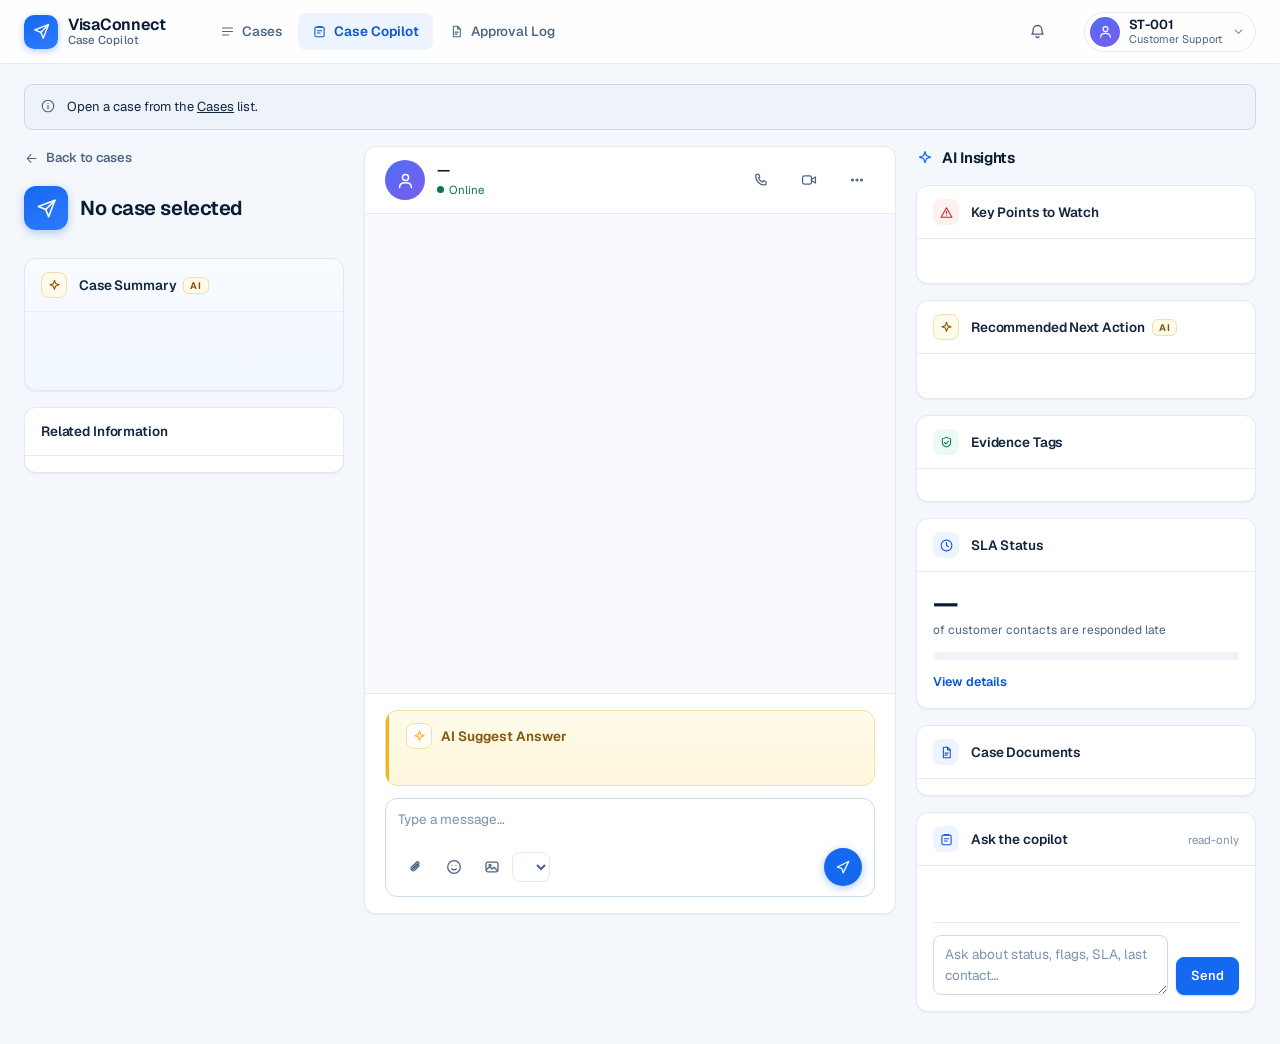
==== commit 7dd13f88: "Rebuild the case screen as a chat-first console Three-column layout: case identity plus AI summary o" ====
--- a/app/case.html
+++ b/app/case.html
@@ -4,81 +4,155 @@
 <meta charset="utf-8">
 <meta name="viewport" content="width=device-width, initial-scale=1">
 <title>Case Copilot · VisaConnect</title>
-<meta name="description" content="Review one visa case: raw record, AI flags and draft, and the customer conversation.">
-<link rel="icon" href="data:image/svg+xml,%3Csvg xmlns='http://www.w3.org/2000/svg' viewBox='0 0 24 24'%3E%3Crect width='24' height='24' rx='6' fill='%230a1c33'/%3E%3Cpath d='M6 12l12-6-6 12-1.6-6z' fill='none' stroke='white' stroke-width='1.6' stroke-linejoin='round'/%3E%3C/svg%3E">
+<meta name="description" content="Work one visa case in one screen: the customer conversation, the AI-suggested reply, and the insights a human should check.">
+<link rel="icon" href="data:image/svg+xml,%3Csvg xmlns='http://www.w3.org/2000/svg' viewBox='0 0 24 24'%3E%3Crect width='24' height='24' rx='6' fill='%231568f0'/%3E%3Cpath d='M6 12l12-6-6 12-1.6-6z' fill='none' stroke='white' stroke-width='1.6' stroke-linejoin='round'/%3E%3C/svg%3E">
 <link rel="stylesheet" href="styles.css">
 </head>
 <body>
 <a class="skip-link" href="#main">Skip to content</a>
-<main class="container" id="main">
-  <div class="page-head">
-    <div>
-      <h1 id="title">Case Copilot</h1>
-      <p id="subtitle">Loading…</p>
-    </div>
-    <div class="spacer"></div>
-    <a class="btn btn-ghost" href="index.html" id="backLink"></a>
-  </div>
-
-  <div class="console">
-    <!-- ---------- column 1: queue ---------- -->
-    <aside class="card" aria-label="Case queue">
-      <div class="card-head">
-        <h2>Queue</h2>
+<main class="container wide" id="main">
+  <div id="banner"></div>
+
+  <div class="case-layout">
+    <!-- ---------- column 1: the case ---------- -->
+    <aside class="case-side">
+      <a class="back-link" href="index.html" id="backLink"></a>
+
+      <div class="id-card" aria-label="Case identity">
+        <div class="id-top">
+          <span class="id-tile" aria-hidden="true" id="idTile"></span>
+          <span class="id-num" id="cid">—</span>
+          <span id="idBadges"></span>
+        </div>
+        <div class="id-rows" id="idRows"></div>
+      </div>
+
+      <!-- AI wrote the summary: blue panel, yellow rail -->
+      <section class="card ai-tint" aria-labelledby="sumTitle">
+        <div class="card-head">
+          <span class="head-tile ai" aria-hidden="true" id="sumIcon"></span>
+          <h2 id="sumTitle">Case Summary<span class="ai-tag">AI</span></h2>
+        </div>
+        <div class="card-body">
+          <p class="summary" id="sumText" style="margin:0;font-size:13.5px;color:var(--navy-800)"></p>
+          <ol class="points" id="sumPoints"></ol>
+          <div class="hitl-row" id="sumActions"></div>
+          <button class="link-btn" id="detailsToggle" type="button" aria-expanded="false"></button>
+          <div class="details-panel" id="detailsPanel" hidden></div>
+        </div>
+      </section>
+
+      <section class="card" aria-labelledby="relTitle">
+        <div class="card-head"><h2 id="relTitle">Related Information</h2></div>
+        <div class="card-body flush"><div class="rel-list" id="relList"></div></div>
+      </section>
+    </aside>
+
+    <!-- ---------- column 2: the conversation ---------- -->
+    <section class="chat-pane" aria-label="Conversation with the customer">
+      <header class="chat-head">
+        <span class="avatar" aria-hidden="true" id="custAvatar"></span>
+        <div class="chat-who">
+          <strong id="chatName">—</strong>
+          <span class="online"><i></i>Online</span>
+        </div>
         <div class="spacer"></div>
-        <span class="hint" id="queueCount"></span>
-      </div>
-      <div style="padding:10px 10px 6px">
-        <div class="search">
-          <label class="sr-only" for="queueSearch">Filter the queue</label>
-          <svg viewBox="0 0 24 24" fill="none" stroke="currentColor" stroke-width="1.7" stroke-linecap="round"><circle cx="11" cy="11" r="6.8"/><path d="M16.2 16.2L20.5 20.5"/></svg>
-          <input type="search" id="queueSearch" placeholder="Filter queue…" autocomplete="off">
-        </div>
-      </div>
-      <div class="queue-scroll">
-        <div class="queue-list" id="queueList"></div>
-      </div>
-    </aside>
-
-    <!-- ---------- column 2: case + AI ---------- -->
-    <section class="stack">
-      <div id="banner"></div>
-
-      <div class="card">
-        <div class="card-head">
-          <h2>Case record</h2>
-          <div class="spacer"></div>
-          <span id="recordBadges"></span>
-        </div>
-        <div class="card-body"><div id="fields" class="field-grid"></div></div>
-      </div>
-
-      <div class="card">
-        <div class="card-head">
-          <svg class="head-ico" viewBox="0 0 24 24" fill="none" stroke="currentColor" stroke-width="1.7" stroke-linecap="round" stroke-linejoin="round" aria-hidden="true"><path d="M12 3.6l1.9 5.4 5.4 1.9-5.4 1.9L12 18.2l-1.9-5.4L4.7 10.9l5.4-1.9z"/></svg>
-          <h2>AI copilot output</h2>
-          <div class="spacer"></div>
-          <span id="validator" class="hint"></span>
-        </div>
-        <div class="card-body" id="aiBody"></div>
-      </div>
-
-      <div class="card">
-        <div class="card-head"><h2>Transport</h2></div>
-        <div class="card-body" id="transport"></div>
-      </div>
-
-      <div class="card">
-        <div class="card-head"><h2>Customer reviews</h2></div>
-        <div class="card-body" id="reviews"></div>
+        <button class="icon-btn" type="button" data-demo="Calling" title="Call"></button>
+        <button class="icon-btn" type="button" data-demo="Video" title="Video call"></button>
+        <button class="icon-btn" type="button" data-demo="More" title="More"></button>
+      </header>
+
+      <div class="thread" id="custLog" role="log" aria-live="polite"></div>
+
+      <div class="composer-wrap">
+        <!-- the AI reply: yellow means a human has not approved it yet -->
+        <div class="ai-suggest" id="suggestCard">
+          <div class="suggest-head">
+            <span class="head-tile" aria-hidden="true" id="suggestIcon"></span>
+            <strong>AI Suggest Answer</strong>
+            <div class="spacer"></div>
+            <span id="confPill"></span>
+          </div>
+          <div class="suggest-body" id="suggestText"></div>
+          <div class="suggest-actions" id="suggestActions"></div>
+        </div>
+
+        <form class="composer" id="custForm">
+          <label class="sr-only" for="custInput">Write a reply to the customer</label>
+          <textarea id="custInput" rows="1" placeholder="Type a message…"></textarea>
+          <div class="composer-row">
+            <button class="icon-btn" type="button" data-demo="Attachments" title="Attach a file"></button>
+            <button class="icon-btn" type="button" data-demo="Emoji" title="Insert emoji"></button>
+            <button class="icon-btn" type="button" data-demo="Images" title="Insert image"></button>
+            <label class="sr-only" for="custChannel">Reply channel</label>
+            <select id="custChannel" title="Channel"></select>
+            <div class="spacer"></div>
+            <button class="send-btn" id="sendBtn" type="submit" title="Queue reply"></button>
+          </div>
+        </form>
       </div>
     </section>
 
-    <!-- ---------- column 3: conversation ---------- -->
-    <aside class="rail stack" aria-label="Conversation">
-      <div class="card" id="chatCard">
+    <!-- ---------- column 3: AI insights ---------- -->
+    <aside class="rail" aria-label="AI insights">
+      <h2 class="rail-title" id="railTitle"></h2>
+
+      <section class="card" aria-labelledby="watchTitle">
         <div class="card-head">
-          <h2>Ask about this case</h2>
+          <span class="head-tile bad" aria-hidden="true" id="watchIcon"></span>
+          <h2 id="watchTitle">Key Points to Watch</h2>
+        </div>
+        <div class="card-body">
+          <ol class="points" id="watchPoints" style="margin-top:0"></ol>
+          <div class="hitl-row" id="watchActions"></div>
+        </div>
+      </section>
+
+      <section class="card" aria-labelledby="recTitle">
+        <div class="card-head">
+          <span class="head-tile ai" aria-hidden="true" id="recIcon"></span>
+          <h2 id="recTitle">Recommended Next Action<span class="ai-tag">AI</span></h2>
+        </div>
+        <div class="card-body">
+          <div id="recText" style="font-size:13.5px;color:var(--navy-800)"></div>
+          <div class="hitl-row" id="recActions"></div>
+        </div>
+      </section>
+
+      <section class="card" aria-labelledby="tagTitle">
+        <div class="card-head">
+          <span class="head-tile good" aria-hidden="true" id="tagIcon"></span>
+          <h2 id="tagTitle">Evidence Tags</h2>
+        </div>
+        <div class="card-body"><div class="tags" id="tags"></div></div>
+      </section>
+
+      <section class="card" aria-labelledby="slaTitle">
+        <div class="card-head">
+          <span class="head-tile" aria-hidden="true" id="slaIcon"></span>
+          <h2 id="slaTitle">SLA Status</h2>
+        </div>
+        <div class="card-body">
+          <div class="sla-big" id="slaPct">—</div>
+          <div class="sla-cap">of customer contacts are responded late</div>
+          <div class="bar"><i id="slaBar" style="width:0%"></i></div>
+          <button class="link-btn" id="slaMore" type="button" aria-expanded="false">View details</button>
+          <div class="muted" id="slaDetails" hidden style="font-size:12.5px;margin-top:6px"></div>
+        </div>
+      </section>
+
+      <section class="card" aria-labelledby="docTitle">
+        <div class="card-head">
+          <span class="head-tile" aria-hidden="true" id="docIcon"></span>
+          <h2 id="docTitle">Case Documents</h2>
+        </div>
+        <div class="card-body flush"><div class="rel-list" id="docList"></div></div>
+      </section>
+
+      <section class="card" aria-labelledby="chatTitle">
+        <div class="card-head">
+          <span class="head-tile" aria-hidden="true" id="askIcon"></span>
+          <h2 id="chatTitle">Ask the copilot</h2>
           <div class="spacer"></div>
           <span class="hint">read-only</span>
         </div>
@@ -92,25 +166,7 @@
           </form>
           <div id="chatStatus" class="sr-only" role="status"></div>
         </div>
-      </div>
-
-      <div class="card">
-        <div class="card-head">
-          <h2>Conversation with customer</h2>
-          <div class="spacer"></div>
-          <span class="hint">queued locally</span>
-        </div>
-        <div class="card-body">
-          <div id="custLog" class="chat-log"></div>
-          <form id="custForm" class="chat-form">
-            <label class="sr-only" for="custChannel">Reply channel</label>
-            <select id="custChannel" title="Channel"></select>
-            <label class="sr-only" for="custInput">Write a reply to the customer</label>
-            <textarea id="custInput" rows="1" placeholder="Write a reply…"></textarea>
-            <button class="btn btn-primary" type="submit">Add reply</button>
-          </form>
-        </div>
-      </div>
+      </section>
     </aside>
   </div>
 </main>
@@ -118,178 +174,193 @@
 <script src="app.js"></script>
 <script>
 renderTopbar("case");
-$("#backLink").innerHTML = icon("arrowLeft") + "All cases";
 
 const caseId = new URLSearchParams(location.search).get("case_id");
 let CASE = null;
 let DRAFT = null;
-let QUEUE = [];
-const decisions = {};   // item key -> action
-
-function field(k, v, isList) {
-  const empty = v === "" || v == null || (isList && (!v || v.length === 0));
-  const val = isList ? (Array.isArray(v) && v.length ? v.join(", ") : "") : v;
-  return `<div class="field"><div class="k">${esc(k)}</div>
-    <div class="v ${empty ? "empty" : ""}">${empty ? "blank" : esc(val)}</div></div>`;
-}
-
-/* ---------- queue column ---------- */
-function queueItem(c) {
-  const selected = c.case_id === caseId;
-  const flagKind0 = c.flag_types && c.flag_types.length ? flagKind(c.flag_types[0]) : "neutral";
-  return `<button type="button" class="queue-item ${selected ? "selected" : ""}" data-id="${esc(c.case_id)}"
-      ${selected ? 'aria-current="true"' : ""}>
-    <div class="q-top">
-      <span class="q-id">${esc(c.case_id)}</span>
-      <span class="spacer"></span>
-      ${c.has_conflict ? badge("conflict", "bad") : ""}
+const decisions = {};            // item key -> "approve" | "edit" | "reject"
+const AI_TEXT = {};              // item key -> the AI's original text
+
+/* icons that are injected rather than written in the markup */
+$("#backLink").innerHTML = icon("arrowLeft") + "Back to cases";
+$("#idTile").innerHTML = icon("plane");
+$("#sumIcon").innerHTML = icon("spark");
+$("#watchIcon").innerHTML = icon("alert");
+$("#recIcon").innerHTML = icon("spark");
+$("#tagIcon").innerHTML = icon("shield");
+$("#slaIcon").innerHTML = icon("clock");
+$("#docIcon").innerHTML = icon("file");
+$("#askIcon").innerHTML = icon("clipboard");
+$("#custAvatar").innerHTML = icon("user");
+$("#suggestIcon").innerHTML = icon("spark");
+$("#sendBtn").innerHTML = icon("send");
+$("#railTitle").innerHTML = icon("spark") + "AI Insights";
+$$("[data-demo]").forEach((b) => {
+  b.innerHTML = icon(b.dataset.demo === "Calling" ? "phone" : b.dataset.demo === "Video" ? "video"
+    : b.dataset.demo === "More" ? "dots" : b.dataset.demo === "Attachments" ? "paperclip"
+    : b.dataset.demo === "Emoji" ? "emoji" : "image");
+  b.addEventListener("click", () => toast(`${b.dataset.demo} is not part of this demo — nothing was sent.`));
+});
+
+const DOC_LABEL = (d) => String(d || "").replace(/_/g, " ");
+
+/* ---------- column 1: identity + case summary ---------- */
+function renderIdentity(c) {
+  $("#cid").textContent = "#" + c.case_id;
+  $("#idBadges").innerHTML =
+    (c.flag_count ? badge("Needs attention", "warn") : "") +
+    (c.has_conflict ? badge("conflict", "bad") : "");
+  const rows = [
+    `<div class="id-row">${icon("user")}<span>${esc(c.customer_id)} <span class="dim">· ${esc(c.customer_nationality)}</span></span></div>`,
+    `<div class="id-row">${icon("plane")}<span>${esc(c.journey_type)} → ${esc(c.destination_country)}</span></div>`,
+  ];
+  if (c.transport) {
+    rows.push(`<div class="id-row">${icon("bag")}<span>${esc(c.transport.itinerary_value)}${c.transport.conflict ? " " + badge("itinerary ≠ note", "bad") : ""}</span></div>`);
+  }
+  rows.push(`<div class="id-row">${icon("calendar")}<span>Opened ${esc(fmtShort(c.case_created_at))} · ${c.days_open} days open</span></div>`);
+  $("#idRows").innerHTML = rows.join("");
+}
+
+function pointsHtml(flags, limit) {
+  const shown = limit ? flags.slice(0, limit) : flags;
+  const rest = flags.length - shown.length;
+  return shown.map((f, i) => `<li>
+      <span class="n ${flagKind(f.issue_type)}">${i + 1}</span>
+      <span><span class="t">${esc(flagLabel(f.issue_type))}</span>
+      <span class="d">${esc(f.note || f.evidence || "")}</span></span>
+    </li>`).join("") +
+    (rest > 0 ? `<li><span class="n">+</span><span class="d">${rest} more in AI Insights</span></li>` : "");
+}
+
+function renderSummary(c, d) {
+  $("#sumText").textContent = d.summary || "No summary produced.";
+  AI_TEXT.summary = String(d.summary || "");
+  $("#sumPoints").innerHTML = d.flags.length
+    ? pointsHtml(d.flags, 3)
+    : '<li><span class="n">–</span><span class="d">No flags detected on this case.</span></li>';
+}
+
+function renderRelated(c) {
+  const contacts = c.contacts || [];
+  const received = (c.documents_received || []).length;
+  const required = (c.required_documents || []).length;
+  const rows = [
+    ["message", "Customer Contact History", `${contacts.length} record${contacts.length === 1 ? "" : "s"}`, "thread"],
+    ["bag", "Airport Transfer Booking", c.transport ? "1 record" : "none on file", "details"],
+    ["file", "Case Documents", `${received} of ${required} received`, "details"],
+    ["star", "Reviews", `${(c.reviews || []).length} review${(c.reviews || []).length === 1 ? "" : "s"}`, "details", "warn"],
+  ];
+  $("#relList").innerHTML = rows.map(([ic, title, sub, target, tone]) =>
+    `<button class="rel-row" type="button" data-target="${target}">
+      <span class="rel-ico ${tone || ""}" aria-hidden="true">${icon(ic)}</span>
+      <span class="rel-text"><strong>${esc(title)}</strong><small>${esc(sub)}</small></span>
+      ${icon("chevronRight")}
+    </button>`).join("");
+  $$("#relList .rel-row").forEach((b) => b.addEventListener("click", () => {
+    if (b.dataset.target === "thread") $("#custLog").scrollIntoView({ behavior: "smooth", block: "center" });
+    else { showDetails(true); $("#detailsPanel").scrollIntoView({ behavior: "smooth", block: "center" }); }
+  }));
+}
+
+function showDetails(open) {
+  $("#detailsPanel").hidden = !open;
+  $("#detailsToggle").setAttribute("aria-expanded", String(open));
+  $("#detailsToggle").innerHTML = open ? "Hide full case details" : "View full case details " + icon("arrowRight");
+}
+
+function renderDetails(c) {
+  const field = (k, v, isList) => {
+    const empty = v === "" || v == null || (isList && (!v || v.length === 0));
+    const val = isList ? (Array.isArray(v) && v.length ? v.join(", ") : "") : v;
+    return `<div class="field"><div class="k">${esc(k)}</div>
+      <div class="v ${empty ? "empty" : ""}">${empty ? "blank" : esc(val)}</div></div>`;
+  };
+  const t = c.transport;
+  const received = new Set((c.documents_received || []).map(String));
+  $("#detailsPanel").innerHTML =
+    `<div class="field-grid">
+      ${field("Status", c.current_status)}
+      ${field("Owner staff id", c.case_owner_staff_id)}
+      ${field("Message language", c.message_language)}
+      ${field("Created at", c.case_created_at)}
+      ${field("Last customer update", c.last_customer_update_at)}
+      ${field("Hours elapsed", c.hours_elapsed)}
+      ${field("SLA target (h)", c.sla_target_hours)}
+      ${field("Payment status", c.payment_status)}
+      ${field("Required documents", c.required_documents, true)}
+      ${field("Documents received", c.documents_received, true)}
     </div>
-    <div class="q-meta">
-      ${statusBadge(c.current_status)}
-      <span class="sep">·</span>
-      <span>${esc(c.journey_type || "—")}</span>
-      <span class="sep">·</span>
-      <span>${c.days_open}d</span>
-      ${c.flag_count ? `<span class="sep">·</span>${badge(c.flag_count + " flags", flagKind0)}` : ""}
+    <div class="divider"></div>
+    <div class="field-grid">
+      ${field("Itinerary", t ? t.itinerary_value : "")}
+      ${field("Internal note", t ? t.internal_note_value : "")}
+      ${field("Airport code", t ? t.airport_code : "")}
+      ${field("Departure", t ? t.departure_date : "")}
     </div>
-  </button>`;
-}
-
-function renderQueue() {
-  const q = $("#queueSearch").value.trim().toLowerCase();
-  const rows = QUEUE.filter((c) =>
-    !q || `${c.case_id} ${c.current_status} ${c.case_owner_staff_id}`.toLowerCase().includes(q));
-  $("#queueCount").textContent = `${rows.length} of ${QUEUE.length}`;
-  const list = $("#queueList");
-  list.innerHTML = rows.length
-    ? rows.map(queueItem).join("")
-    : '<div class="chat-empty">No cases match.</div>';
-  $$("#queueList .queue-item").forEach((b) =>
-    b.addEventListener("click", () => { location.href = `case.html?case_id=${encodeURIComponent(b.dataset.id)}`; }));
-  const sel = $("#queueList .queue-item.selected");
-  if (sel) sel.scrollIntoView({ block: "nearest" });
-}
-
-/* ---------- case record ---------- */
-function renderRecord(c) {
-  $("#title").textContent = c.case_id;
-  $("#subtitle").innerHTML =
-    `${esc(c.journey_type)} · opened ${fmtShort(c.case_created_at)} · ${c.days_open} days open`;
-  $("#recordBadges").innerHTML =
-    (c.sla_breached ? badge("SLA breached", "bad", true) : badge("SLA on-time", "good", true)) + " " +
-    (c.has_conflict ? badge("transport conflict", "bad") : "");
-
-  $("#fields").innerHTML = [
-    field("Case ID", c.case_id), field("Status", c.current_status),
-    field("Journey type", c.journey_type), field("Destination", c.destination_country),
-    field("Owner staff id", c.case_owner_staff_id),
-    field("Customer id", c.customer_id),
-    field("Nationality", c.customer_nationality),
-    field("Message language", c.message_language),
-    field("Created at", c.case_created_at), field("Last customer update", c.last_customer_update_at),
-    field("Days open", c.days_open), field("Hours elapsed", c.hours_elapsed),
-    field("SLA target (h)", c.sla_target_hours), field("Payment status", c.payment_status),
-    field("Required documents", c.required_documents, true),
-    field("Documents received", c.documents_received, true),
-  ].join("");
-
-  const t = c.transport;
-  $("#transport").innerHTML = !t
-    ? '<span class="muted">No transport booking on file.</span>'
-    : `<div class="field-grid">
-        ${field("Itinerary", t.itinerary_value)}
-        ${field("Internal note", t.internal_note_value)}
-        ${field("Airport code", t.airport_code)}
-        ${field("Departure", t.departure_date)}
-      </div>${t.conflict ? `<div class="banner banner-warn" style="margin:14px 0 0">${icon("alert")}<div><strong>The itinerary, internal note and airport code disagree.</strong> Confirm the correct airport with the customer before rebooking.</div></div>` : ""}`;
-
-  $("#reviews").innerHTML = !c.reviews.length
-    ? '<span class="muted">No reviews on file.</span>'
-    : c.reviews.map((r) =>
-        `<div><span style="color:var(--caution-ink)">${icon("star")}</span>
-           <strong>${r.rating}★</strong> <span class="muted">${fmtShort(r.review_at)}</span>
-           <div style="margin-top:2px">${esc(r.review_text)}</div></div>`)
-        .join('<hr class="soft">');
-}
-
-/* ---------- AI output ---------- */
-function flagsHtml(flags) {
-  if (!flags.length) return '<span class="muted">No flags detected.</span>';
-  return flags.map((f) => `<div class="flag">
-      <div style="flex:1">
-        <div class="type">${esc(f.issue_type)} <span class="faint mono">${esc(f.field)}</span></div>
-        <div class="ev">${esc(f.note || f.evidence || "")}</div>
-      </div>
-      <span class="conf-tag conf-${esc(f.confidence)}">${esc(f.confidence.replace(" data", ""))}</span>
-    </div>`).join("");
-}
-
-function decisionRow(key, label, aiText, aiRender, editable) {
+    <div class="divider"></div>
+    <div class="muted" style="font-size:12.5px">
+      ${(c.reviews || []).length
+        ? c.reviews.map((r) => `<div style="margin-bottom:6px">${icon("star")} <strong>${r.rating}★</strong>
+             <span class="muted">${esc(fmtShort(r.review_at))}</span> — ${esc(r.review_text)}</div>`).join("")
+        : "No reviews on file."}
+    </div>`;
+}
+
+/* ---------- the AI decision rows (approve / edit / reject) ---------- */
+function hitl(key, opts) {
   const decided = decisions[key];
-  const decidedIcon = decided === "approve" ? "check" : decided === "edit" ? "pencil" : "x";
-  return `<div class="ai-block" data-item="${key}">
-    <h3>${icon("spark")}${esc(label)}</h3>
-    <div class="body">${aiRender || `<div class="summary">${esc(aiText)}</div>`}</div>
-    <div class="actions">
-      ${decided
-        ? `<span class="decided ${decided}">${icon(decidedIcon)}${decided === "approve" ? "Approved" : decided === "edit" ? "Edited &amp; saved" : "Rejected"} by ${esc(getStaff())}</span>`
-        : `<button class="btn btn-approve btn-sm" data-act="approve" type="button">${icon("check")}Approve</button>
-           ${editable ? `<button class="btn btn-edit btn-sm" data-act="edit" type="button">${icon("pencil")}Edit</button>` : ""}
-           <button class="btn btn-reject btn-sm" data-act="reject" type="button">${icon("x")}Reject</button>
-           <div class="spacer"></div><span class="decisionRow-note">AI suggestion — nothing counts until you decide</span>`}
-    </div>
-  </div>`;
-}
-
-function renderAI() {
-  const d = DRAFT;
-  const body = $("#aiBody");
-  body.innerHTML =
-    decisionRow("summary", "Case summary", d.summary, null, true) +
-    decisionRow("flags", "Flags & missing items", null, flagsHtml(d.flags), false) +
-    decisionRow("recommended_action", "Recommended next action", d.recommended_action, null, true) +
-    decisionRow("draft_message", "Draft customer update",
-      d.draft_message || "(none produced — insufficient information)",
-      d.draft_message ? null : '<div class="muted">No draft produced.</div>', true);
-
-  $$("#aiBody [data-act]").forEach((btn) => btn.addEventListener("click", onDecision));
+  if (decided) {
+    const ic = decided === "approve" ? "check" : decided === "edit" ? "pencil" : "x";
+    const word = decided === "approve" ? "Approved" : decided === "edit" ? "Edited &amp; saved" : "Rejected";
+    return `<span class="decided ${decided}">${icon(ic)}${word} by ${esc(getStaff())}</span>`;
+  }
+  const btn = (act, cls, [ic, label]) =>
+    `<button class="btn ${cls} btn-sm" data-act="${act}" type="button">${icon(ic)}${label}</button>`;
+  return btn("approve", "btn-approve", opts.approve) +
+    (opts.edit ? btn("edit", "btn-edit", opts.edit) : "") +
+    (opts.reject ? btn("reject", "btn-reject", opts.reject) : "") +
+    `<div class="spacer"></div><span class="note">${esc(opts.note)}</span>`;
+}
+
+const HITL = [
+  ["sumActions", "summary", { approve: ["check", "Approve"], edit: ["pencil", "Edit"], reject: ["x", "Reject"], note: "AI wrote this summary — nothing counts until you decide" }],
+  ["watchActions", "flags", { approve: ["check", "Acknowledge"], reject: ["x", "Dismiss"], note: "Flagged by the copilot, not by a person" }],
+  ["recActions", "recommended_action", { approve: ["check", "Approve"], edit: ["pencil", "Edit"], reject: ["x", "Reject"], note: "Suggestion only" }],
+  ["suggestActions", "draft_message", { approve: ["send", "Use this answer"], edit: ["pencil", "Edit"], reject: ["dots", ""], note: "" }],
+];
+
+function renderDecisions() {
+  for (const [el, item, opts] of HITL) {
+    const box = $("#" + el);
+    box.dataset.item = item;
+    box.innerHTML = hitl(item, opts);
+  }
+  $$("[data-act]").forEach((b) => b.addEventListener("click", onDecision));
 }
 
 async function onDecision(ev) {
   const btn = ev.currentTarget;
   const act = btn.dataset.act;
-  const key = btn.closest(".ai-block").dataset.item;
-  const d = DRAFT;
-  const aiOutput = {
-    summary: d.summary,
-    flags: d.flags,
-    recommended_action: d.recommended_action,
-    draft_message: d.draft_message,
-  };
-  const aiText = key === "flags" ? JSON.stringify(d.flags) : String(aiOutput[key] ?? "");
-
-  if (act === "reject") {
-    await logDecision(key, "reject", aiText, null);
-    return;
-  }
+  const key = btn.closest("[data-item]").dataset.item;
+  const aiText = key === "flags" ? JSON.stringify(DRAFT.flags) : String(AI_TEXT[key] ?? "");
+
   if (act === "approve") {
+    if (key === "draft_message") $("#custInput").value = AI_TEXT.draft_message || "";
     await logDecision(key, "approve", aiText, aiText);
     return;
   }
-
-  // edit: inline textarea
-  const block = btn.closest(".ai-block");
-  const body = block.querySelector(".body");
+  if (act === "reject") { await logDecision(key, "reject", aiText, null); return; }
+
+  // edit: swap the body for a textarea
+  const body = $("#" + ({ summary: "sumText", recommended_action: "recText", draft_message: "suggestText" }[key]));
   const original = body.innerHTML;
-  body.innerHTML = `<textarea id="editBox">${esc(aiText)}</textarea>
-    <div class="actions" style="border-top-color:var(--ai-border)">
+  body.innerHTML = `<textarea id="editBox" rows="4" style="min-height:0">${esc(aiText)}</textarea>
+    <div class="hitl-row">
       <button class="btn btn-primary btn-sm" id="saveEdit" type="button">${icon("check")}Save edit</button>
       <button class="btn btn-sm" id="cancelEdit" type="button">Cancel</button>
     </div>`;
   $("#cancelEdit").addEventListener("click", () => { body.innerHTML = original; });
-  $("#saveEdit").addEventListener("click", async () => {
-    await logDecision(key, "edit", aiText, $("#editBox").value);
-  });
+  $("#saveEdit").addEventListener("click", () => logDecision(key, "edit", aiText, $("#editBox").value));
 }
 
 async function logDecision(key, action, aiText, finalText) {
@@ -302,14 +373,128 @@
       final_output: action === "reject" ? { item: key, text: null } : { item: key, text: finalText },
     });
     decisions[key] = action;
-    toast(`${key.replace("_", " ")} — ${action}d and logged`);
-    renderAI();
+    toast(`${key.replace(/_/g, " ")} — ${action}d and logged`);
+    renderDecisions();
   } catch (e) {
     toast("Could not log decision: " + e.message);
   }
 }
 
-/* ---------- scoped case chat ---------- */
+/* ---------- column 3: insights ---------- */
+function renderInsights(c, d) {
+  $("#watchPoints").innerHTML = d.flags.length
+    ? pointsHtml(d.flags)
+    : '<li><span class="n">–</span><span class="d">Nothing to watch on this case.</span></li>';
+
+  $("#recText").textContent = d.recommended_action || "No action recommended.";
+  AI_TEXT.recommended_action = String(d.recommended_action || "");
+
+  const seen = new Set();
+  const tags = [];
+  for (const f of d.flags) {
+    const [text, tone] = flagTag(f.issue_type);
+    if (seen.has(text)) continue;
+    seen.add(text);
+    tags.push(`<span class="tag tag-${tone}">${esc(text)}</span>`);
+  }
+  $("#tags").innerHTML = tags.length ? tags.join("") : '<span class="muted" style="font-size:12.5px">No evidence tags.</span>';
+
+  const contacts = c.contacts || [];
+  const late = contacts.filter((x) => !String(x.response_sent_at || "").trim()).length;
+  const pct = contacts.length ? Math.round((100 * late) / contacts.length) : 0;
+  $("#slaPct").textContent = pct + "%";
+  $("#slaBar").style.width = pct + "%";
+  $("#slaBar").classList.toggle("is-bad", pct >= 50);
+  $("#slaDetails").innerHTML =
+    `${c.hours_elapsed}h elapsed against a ${c.sla_target_hours}h response target ` +
+    (c.sla_breached ? badge("breached", "bad") : badge("on-time", "good")) +
+    `<br>${late} of ${contacts.length} customer contacts have no response logged.`;
+
+  const received = new Set((c.documents_received || []).map(String));
+  $("#docList").innerHTML = (c.required_documents || []).length
+    ? c.required_documents.map((doc) =>
+        `<div class="rel-row" style="cursor:default">
+          <span class="rel-ico ${received.has(String(doc)) ? "" : "warn"}" aria-hidden="true">${icon("file")}</span>
+          <span class="rel-text"><strong>${esc(DOC_LABEL(doc))}</strong>
+          <small>${received.has(String(doc)) ? "Received" : "Missing"}</small></span>
+        </div>`).join("")
+    : '<div class="muted" style="padding:10px;font-size:12.5px">No documents required.</div>';
+}
+
+/* ---------- column 2: the thread ---------- */
+function renderThread(thread) {
+  const log = $("#custLog");
+  if (!thread || !thread.length) {
+    log.innerHTML = '<div class="chat-empty">No conversation recorded for this case.</div>';
+    return;
+  }
+  let lastDay = "";
+  log.innerHTML = thread.map((m) => {
+    const day = m.ts ? fmtShort(m.ts) : "";
+    const chip = day && day !== lastDay ? (lastDay = day, `<div class="day-chip">${esc(fmtDay(m.ts))}</div>`) : "";
+    if (m.kind === "system") {
+      return chip + `<div class="msg system"><span class="sysline">— ${esc(m.text)} · ${esc(fmtDate(m.ts))} —</span></div>`;
+    }
+    const outgoing = m.kind === "staff";
+    const meta = [m.channel, fmtDate(m.ts), outgoing ? "queued locally — not sent" : ""].filter(Boolean).join(" · ");
+    return chip + `<div class="msg ${outgoing ? "staff" : "customer"}">
+        <span class="avatar" aria-hidden="true">${icon("user")}</span>
+        <div class="col">
+          <div class="bubble">${esc(m.text)}</div>
+          <div class="meta">${esc(meta)}</div>
+        </div>
+      </div>`;
+  }).join("");
+  log.scrollTop = log.scrollHeight;
+}
+
+const CHANNELS = ["Phone", "Email", "Web chat", "LINE", "Office visit"];
+
+async function loadThread() {
+  const res = await fetch(`/cases/${encodeURIComponent(caseId)}/customer-messages`);
+  if (!res.ok) throw new Error("conversation unavailable (" + res.status + ")");
+  const data = await res.json();
+  renderThread(data.thread);
+}
+
+function initComposer() {
+  const sel = $("#custChannel");
+  sel.innerHTML = CHANNELS.map((c) => `<option>${esc(c)}</option>`).join("");
+  const last = (CASE.contacts || []).slice(-1)[0];
+  if (last && last.channel && CHANNELS.includes(last.channel)) sel.value = last.channel;
+
+  const input = $("#custInput");
+  input.addEventListener("keydown", (e) => {
+    if (e.key === "Enter" && !e.shiftKey) { e.preventDefault(); $("#custForm").requestSubmit(); }
+  });
+
+  $("#custForm").addEventListener("submit", async (e) => {
+    e.preventDefault();
+    const text = input.value.trim();
+    if (!text) return;
+    const channel = sel.value;
+    input.value = "";
+    try {
+      const res = await fetch(`/cases/${encodeURIComponent(caseId)}/customer-messages`, {
+        method: "POST",
+        headers: { "Content-Type": "application/json" },
+        body: JSON.stringify({ text, channel, staff_id: getStaff() }),
+      });
+      if (!res.ok) throw new Error("could not queue reply (" + res.status + ")");
+      const data = await res.json();
+      renderThread(data.thread);
+      toast("Reply queued locally — nothing was transmitted");
+    } catch (err) {
+      toast("Could not queue reply: " + err.message);
+    }
+  });
+
+  loadThread().catch((err) => {
+    $("#custLog").innerHTML = `<div class="chat-empty">${esc(err.message)}</div>`;
+  });
+}
+
+/* ---------- the read-only case assistant ---------- */
 const CHAT = [];
 const SUGGESTIONS = [
   "What's the current status?",
@@ -345,7 +530,7 @@
   $("#chatInput").value = "";
   $("#chatSend").disabled = true;
   renderChat();
-  const history = CHAT.slice(0, -2).slice(-8);   // prior turns, before this one
+  const history = CHAT.slice(0, -2).slice(-8);
   try {
     const res = await fetch(`/cases/${encodeURIComponent(caseId)}/chat`, {
       method: "POST",
@@ -373,106 +558,70 @@
   });
 }
 
-/* ---------- conversation with customer ---------- */
-const CHANNELS = ["Phone", "Email", "Web chat", "LINE", "Office visit"];
-
-function renderConversation(thread) {
-  const log = $("#custLog");
-  if (!thread || !thread.length) {
-    log.innerHTML = '<div class="chat-empty">No conversation recorded for this case.</div>';
-    return;
-  }
-  log.innerHTML = thread.map((m) => {
-    if (m.kind === "system") {
-      return `<div class="msg system"><span class="sysline">— ${esc(m.text)}${m.staff_id ? " · " + esc(m.staff_id) : ""} · ${fmtDate(m.ts)} —</span></div>`;
-    }
-    const outgoing = m.kind === "staff";
-    const meta = [m.channel, fmtDate(m.ts), outgoing ? "queued locally — not sent" : "customer"]
-      .filter(Boolean).join(" · ");
-    return `<div class="msg ${outgoing ? "user" : "assistant"}">
-        <div class="col">
-          <div class="bubble">${esc(m.text)}</div>
-          <div class="meta">${esc(meta)}</div>
-        </div>
-      </div>`;
-  }).join("");
-  log.scrollTop = log.scrollHeight;
-}
-
-async function loadConversation() {
-  const res = await fetch(`/cases/${encodeURIComponent(caseId)}/customer-messages`);
-  if (!res.ok) throw new Error("conversation unavailable (" + res.status + ")");
-  const data = await res.json();
-  renderConversation(data.thread);
-  const last = (CASE.contacts || []).slice(-1)[0];
-  if (last && last.channel && CHANNELS.includes(last.channel)) $("#custChannel").value = last.channel;
-}
-
-function initCustomerChat() {
-  const sel = $("#custChannel");
-  sel.innerHTML = CHANNELS.map((c) => `<option>${esc(c)}</option>`).join("");
-  $("#custForm").addEventListener("submit", async (e) => {
-    e.preventDefault();
-    const text = $("#custInput").value.trim();
-    if (!text) return;
-    const channel = sel.value;
-    $("#custInput").value = "";
-    try {
-      const res = await fetch(`/cases/${encodeURIComponent(caseId)}/customer-messages`, {
-        method: "POST",
-        headers: { "Content-Type": "application/json" },
-        body: JSON.stringify({ text, channel, staff_id: getStaff() }),
-      });
-      if (!res.ok) throw new Error("could not queue reply (" + res.status + ")");
-      const data = await res.json();
-      renderConversation(data.thread);
-      toast("Reply queued locally — nothing was transmitted");
-    } catch (err) {
-      toast("Could not queue reply: " + err.message);
-    }
-  });
-  loadConversation().catch((err) => {
-    $("#custLog").innerHTML = `<div class="chat-empty">${esc(err.message)}</div>`;
-  });
-}
-
+/* ---------- boot ---------- */
 async function init() {
-  if (!caseId) { $("#subtitle").textContent = "No case_id provided."; return; }
+  if (!caseId) { $("#cid").textContent = "No case selected"; $("#banner").innerHTML = `<div class="banner banner-info">${icon("info")}<div>Open a case from the <a href="index.html" style="text-decoration:underline">Cases</a> list.</div></div>`; return; }
 
   let cases = [];
   try {
     cases = await getCases();
   } catch (e) {
-    $("#subtitle").innerHTML = `<span style="color:var(--bad)">Could not load cases — start the app with <code>python server.py</code>.</span>`;
+    $("#banner").innerHTML = `<div class="banner banner-warn">${icon("alert")}<div>Could not load cases — start the app with <code>python server.py</code>.</div></div>`;
     return;
   }
-  QUEUE = cases;
-  renderQueue();
-  $("#queueSearch").addEventListener("input", renderQueue);
+  setBellCount(cases.filter((c) => c.flag_count).length);
 
   CASE = cases.find((c) => c.case_id === caseId);
-  if (!CASE) { $("#subtitle").innerHTML = `<span style="color:var(--bad)">Unknown case ${esc(caseId)}.</span>`; return; }
+  if (!CASE) {
+    $("#banner").innerHTML = `<div class="banner banner-warn">${icon("alert")}<div>Unknown case ${esc(caseId)}.</div></div>`;
+    return;
+  }
 
   DRAFT = CASE.draft;
-  renderRecord(CASE);
-
-  // live regenerate + validator status
+  $("#chatName").textContent = CASE.customer_id;
+
+  renderIdentity(CASE);
+  renderSummary(CASE, DRAFT);
+  renderDetails(CASE);
+  renderRelated(CASE);
+  renderInsights(CASE, DRAFT);
+  renderDecisions();
+
+  $("#detailsToggle").addEventListener("click", () =>
+    showDetails($("#detailsPanel").hidden));
+  showDetails(false);
+
+  $("#slaMore").addEventListener("click", () => {
+    const open = $("#slaDetails").hidden;
+    $("#slaDetails").hidden = !open;
+    $("#slaMore").setAttribute("aria-expanded", String(open));
+    $("#slaMore").textContent = open ? "Hide details" : "View details";
+  });
+
+  initComposer();
+  initChat();
+
+  // live regenerate + validator status on the AI reply card
   const live = await getDraft(caseId).catch(() => null);
-  if (live) {
+  if (live && live.draft) {
     DRAFT = live.draft;
     const v = live.validator || {};
-    $("#validator").innerHTML = v.ok
-      ? badge("hard-rule validator passed", "good", true)
-      : badge("validator rejected → regenerated", "warn", true);
-  }
+    $("#confPill").innerHTML = (v.ok ? badge("validator passed", "good", true) : badge("regenerated after rule check", "warn", true)) + " " +
+      badge(`${DRAFT.confidence_overall || "unknown"} confidence`, "neutral");
+  }
+
   if (DRAFT.insufficient_information) {
-    $("#banner").innerHTML = `<div class="banner banner-info">${icon("info")}<div><strong>Insufficient information.</strong> Required fields are missing (no status, no contact history), so the copilot is not recommending an action. It says so rather than guessing.</div></div>`;
+    $("#banner").innerHTML = `<div class="banner banner-info">${icon("info")}<div><strong>Insufficient information.</strong>
+      Required fields are missing, so the copilot is not recommending an action. It says so rather than guessing.</div></div>`;
   } else if (CASE.has_conflict) {
-    $("#banner").innerHTML = `<div class="banner banner-warn">${icon("alert")}<div><strong>Transport conflict detected.</strong> The copilot will ask the customer to confirm the airport and will not state either value as correct.</div></div>`;
-  }
-  renderAI();
-  initChat();
-  initCustomerChat();
+    $("#banner").innerHTML = `<div class="banner banner-warn">${icon("alert")}<div><strong>Transport conflict detected.</strong>
+      The copilot will ask the customer to confirm the airport and will not state either value as correct.</div></div>`;
+  }
+
+  renderSummary(CASE, DRAFT);
+  AI_TEXT.draft_message = String(DRAFT.draft_message || "");
+  $("#suggestText").textContent = DRAFT.draft_message || "No draft produced — insufficient information.";
+  renderDecisions();
 }
 init();
 </script>
--- a/app/styles.css
+++ b/app/styles.css
@@ -142,7 +142,7 @@
 .topbar {
   position: sticky; top: 0; z-index: var(--z-nav);
   display: flex; align-items: center; gap: var(--s5);
-  height: 60px; padding: 0 var(--s6);
+  height: 64px; padding: 0 var(--s6);
   background: rgba(255, 255, 255, .88);
   backdrop-filter: saturate(150%) blur(10px);
   border-bottom: 1px solid var(--border);
@@ -150,42 +150,67 @@
 
 .brand { display: flex; align-items: center; gap: 10px; }
 .brand .mark {
-  width: 30px; height: 30px; border-radius: var(--r-sm);
-  background: var(--navy-900); color: #fff;
+  width: 34px; height: 34px; border-radius: 10px;
+  background: linear-gradient(150deg, var(--primary), #2f7bff); color: #fff;
   display: grid; place-items: center;
-  box-shadow: var(--sh-1);
-}
-.brand .mark svg { width: 17px; height: 17px; }
-.brand .name { font-weight: 620; letter-spacing: -.015em; color: var(--navy-900); font-size: 14px; line-height: 1.15; }
+  box-shadow: 0 2px 7px rgba(21, 104, 240, .32);
+}
+.brand .mark svg { width: 19px; height: 19px; }
+.brand .name { font-weight: 640; letter-spacing: -.018em; color: var(--navy-900); font-size: 16px; line-height: 1.1; }
 .brand small { display: block; font-weight: 480; font-size: 11.5px; color: var(--muted); letter-spacing: .005em; }
 
-.nav { display: flex; gap: 2px; margin-left: var(--s2); }
+.nav { display: flex; gap: 2px; margin-left: var(--s5); }
 .nav a {
   display: inline-flex; align-items: center; gap: 7px;
-  padding: 7px 13px; border-radius: var(--r-sm); font-weight: 540; font-size: 13.5px;
+  padding: 8px 14px; border-radius: var(--r-sm); font-weight: 540; font-size: 13.5px;
   color: var(--muted); transition: background var(--dur) var(--ease), color var(--dur) var(--ease);
 }
 .nav a svg.ico { width: 15px; height: 15px; }
 .nav a:hover { background: var(--surface-3); color: var(--navy-900); }
-.nav a.active { background: var(--primary-050); color: var(--primary-600); font-weight: 600; }
+.nav a.active { background: var(--primary-050); color: var(--primary-600); font-weight: 620; }
 
 .topbar .spacer { flex: 1; }
 
-.hitl-note {
-  display: inline-flex; align-items: center; gap: 7px;
-  font-size: 12px; font-weight: 560; color: var(--ai-ink);
-  background: var(--ai-bg); border: 1px solid var(--ai-border);
-  padding: 5px 12px 5px 10px; border-radius: var(--r-pill); white-space: nowrap;
-}
-.hitl-note svg { width: 14px; height: 14px; flex: none; color: var(--ai-rail); }
-
+/* notification bell */
+.bell {
+  position: relative; width: 38px; height: 38px; flex: none; cursor: pointer;
+  display: grid; place-items: center; font: inherit;
+  background: transparent; border: 1px solid transparent; border-radius: var(--r-sm);
+  color: var(--muted);
+  transition: background var(--dur) var(--ease), color var(--dur) var(--ease);
+}
+.bell svg { width: 19px; height: 19px; }
+.bell:hover { background: var(--surface-3); color: var(--navy-900); }
+.bell-count {
+  position: absolute; top: 2px; right: 1px; min-width: 17px; height: 17px; padding: 0 4px;
+  border-radius: var(--r-pill); background: var(--bad); color: #fff;
+  font-size: 10.5px; font-weight: 700; line-height: 17px; text-align: center;
+  box-shadow: 0 0 0 2px var(--surface);
+}
+
+/* signed-in user */
 .whoami {
-  display: flex; align-items: center; gap: var(--s2); font-size: 12.5px; color: var(--muted);
-  padding-left: var(--s4); border-left: 1px solid var(--border);
-}
+  position: relative; display: flex; align-items: center; gap: 9px;
+  padding: 4px 9px 4px 5px; margin-left: var(--s2);
+  border: 1px solid var(--border); border-radius: var(--r-pill);
+  transition: background var(--dur) var(--ease), border-color var(--dur) var(--ease);
+}
+.whoami:hover { background: var(--surface-2); border-color: var(--border-strong); }
+.whoami .avatar {
+  width: 30px; height: 30px; border-radius: 50%; flex: none;
+  display: grid; place-items: center; color: #fff;
+  background: linear-gradient(150deg, #4f6ef2, #7b5cf0);
+}
+.whoami .avatar svg { width: 17px; height: 17px; }
+.whoami .who-text { display: flex; flex-direction: column; line-height: 1.15; }
+.whoami .who-text strong { font-size: 13px; font-weight: 620; color: var(--navy-900); }
+.whoami .who-text small { font-size: 11px; color: var(--muted); }
+.whoami .who-chev { display: grid; place-items: center; color: var(--faint); }
+.whoami .who-chev svg { width: 15px; height: 15px; }
+/* the real control sits invisibly over the chip so the whole chip opens it */
 .whoami select {
-  background: var(--surface); color: var(--navy-800); border: 1px solid var(--border-strong);
-  border-radius: var(--r-sm); padding: 6px 9px; font: inherit; font-size: 12.5px; font-weight: 560;
+  position: absolute; inset: 0; width: 100%; height: 100%;
+  opacity: 0; cursor: pointer; font: inherit; border: 0;
 }
 
 /* ============================== layout ================================== */
@@ -200,25 +225,32 @@
 .page-head p { margin: 3px 0 0; color: var(--muted); font-size: 13.5px; max-width: 68ch; }
 .spacer { flex: 1; }
 
-/* the copilot console: queue · case · assistant */
-.console {
+/* the case console: case side · conversation · AI insights */
+.container.wide { max-width: 1720px; padding: var(--s5) var(--s6) var(--s8); }
+
+.case-layout {
   display: grid;
-  grid-template-columns: 292px minmax(0, 1fr) 384px;
+  grid-template-columns: 320px minmax(420px, 1fr) 340px;
   gap: var(--s5);
   align-items: start;
 }
-.console > * { min-width: 0; }
-
-@media (max-width: 1280px) {
-  .console { grid-template-columns: 262px minmax(0, 1fr); }
-  .console .rail { grid-column: 1 / -1; }
-}
-@media (max-width: 980px) {
-  .console { grid-template-columns: minmax(0, 1fr); }
+.case-layout > * { min-width: 0; }
+.case-side { display: flex; flex-direction: column; gap: var(--s4); }
+
+@media (max-width: 1180px) {
+  .case-layout { grid-template-columns: 300px minmax(0, 1fr); }
+  .rail {
+    grid-column: 1 / -1;
+    display: grid; grid-template-columns: repeat(3, minmax(0, 1fr));
+    gap: var(--s4); align-items: start;
+  }
+  .rail .rail-title { grid-column: 1 / -1; }
+}
+@media (max-width: 900px) {
+  .case-layout { grid-template-columns: minmax(0, 1fr); }
+  .rail { grid-template-columns: minmax(0, 1fr); }
   .container { padding: var(--s5) var(--s4) var(--s8); }
 }
-
-.stack { display: flex; flex-direction: column; gap: var(--s5); }
 
 /* ============================== panels ================================== */
 
@@ -377,57 +409,97 @@
 
 /* ============================== ai surfaces ============================= */
 
-.ai-block {
-  position: relative;
-  background: linear-gradient(180deg, var(--ai-bg), var(--ai-bg-2));
-  border: 1px solid var(--ai-border);
-  border-radius: var(--r-sm);
-  padding: 14px 16px 14px 18px;
-  overflow: hidden;
-}
-.ai-block::before {
-  content: ""; position: absolute; inset: 0 auto 0 0; width: 3px; background: var(--ai-rail);
-}
-.ai-block + .ai-block { margin-top: var(--s3); }
-.ai-block h3 {
-  display: flex; align-items: center; gap: 7px;
-  margin: 0 0 7px; font-size: 11.5px; font-weight: 620;
-  letter-spacing: .02em; color: var(--ai-ink); text-transform: none;
-}
-.ai-block h3 svg { width: 14px; height: 14px; color: var(--ai-rail); flex: none; }
-.ai-block .summary { font-size: 14px; color: var(--navy-800); }
-.ai-block .body { color: var(--navy-800); }
-.draft-box {
-  background: rgba(255, 255, 255, .72); border: 1px solid var(--ai-border);
-  border-radius: var(--r-xs); padding: 12px 14px; margin-top: 2px;
-  white-space: pre-wrap; font-size: 13.5px; color: var(--navy-800);
-}
-.ai-block .actions { border-top-color: var(--ai-border); }
-
-.decisionRow-note { font-size: 11.5px; color: var(--ai-ink); opacity: .8; }
-
-/* ============================== flags =================================== */
-
-.flag { display: flex; gap: 11px; padding: 10px 0; border-bottom: 1px dashed var(--border); }
-.flag:last-child { border-bottom: none; padding-bottom: 0; }
-.flag .type { font-weight: 620; font-size: 12.5px; color: var(--navy-800); }
-.flag .ev { color: var(--muted); font-size: 12.5px; margin-top: 1px; }
-.conf-tag {
-  font-size: 10px; font-weight: 700; text-transform: uppercase; letter-spacing: .04em;
-  padding: 2px 7px; border-radius: var(--r-xs); flex: none; align-self: flex-start;
-}
-.conf-confirmed { background: var(--good-bg); color: var(--good); }
-.conf-conflicting { background: var(--bad-bg); color: var(--bad); }
-.conf-insufficient { background: var(--surface-3); color: var(--muted); }
-
-/* ============================== actions ================================= */
-
-.actions {
-  display: flex; gap: var(--s2); margin-top: 13px; padding-top: 13px;
-  border-top: 1px dashed var(--border-strong); flex-wrap: wrap; align-items: center;
-}
-.actions .spacer { flex: 1; }
-.decided { display: inline-flex; align-items: center; gap: 6px; font-size: 12.5px; font-weight: 600; }
+/* AI-tinted panel: the light blue case summary reads as "generated", the
+   yellow rail inside it reads as "not yet approved by a human". */
+.ai-tint {
+  background: linear-gradient(180deg, #f8fbff, #f1f7ff);
+  border-color: #dbe8fb;
+}
+.ai-tint .card-head { border-bottom-color: #e4eefc; }
+.ai-tag {
+  font-size: 9.5px; font-weight: 700; letter-spacing: .07em; text-transform: uppercase;
+  color: var(--ai-ink); background: var(--ai-bg); border: 1px solid var(--ai-border);
+  padding: 1px 6px; border-radius: var(--r-xs); margin-left: 7px; vertical-align: 1px;
+}
+
+.card-head .head-tile {
+  width: 26px; height: 26px; border-radius: var(--r-sm); flex: none;
+  display: grid; place-items: center;
+  background: var(--primary-050); color: var(--primary-600);
+}
+.card-head .head-tile svg { width: 15px; height: 15px; }
+.card-head .head-tile.ai { background: var(--ai-bg); color: var(--ai-ink); border: 1px solid var(--ai-border); }
+.card-head .head-tile.bad { background: var(--bad-bg); color: var(--bad); }
+.card-head .head-tile.warn { background: var(--caution-bg); color: var(--caution-ink); }
+.card-head .head-tile.good { background: var(--good-bg); color: var(--good); }
+
+/* numbered key points */
+.points { list-style: none; margin: var(--s3) 0 0; padding: 0; display: flex; flex-direction: column; gap: 12px; }
+.points li { display: flex; gap: 11px; align-items: flex-start; }
+.points .n {
+  width: 21px; height: 21px; border-radius: 50%; flex: none; margin-top: 1px;
+  display: grid; place-items: center;
+  font-size: 11.5px; font-weight: 700; color: #fff; background: var(--faint);
+}
+.points .n.bad { background: var(--bad); }
+.points .n.warn { background: #ef8a1f; }
+.points .n.info { background: var(--primary); }
+.points .t { font-weight: 620; font-size: 13px; color: var(--navy-800); }
+.points .d { font-size: 12.5px; color: var(--muted); margin-top: 1px; }
+
+.link-btn {
+  display: inline-flex; align-items: center; gap: 6px; width: fit-content;
+  font: inherit; font-size: 12.5px; font-weight: 620; cursor: pointer;
+  color: var(--primary-600); background: none; border: 0; padding: var(--s3) 0 0;
+}
+.link-btn svg { width: 15px; height: 15px; }
+.link-btn:hover { text-decoration: underline; }
+
+/* approve / edit / reject row, reused by every AI card */
+.hitl-row { display: flex; gap: var(--s2); flex-wrap: wrap; align-items: center; margin-top: var(--s3); }
+.hitl-row .spacer { flex: 1; }
+.hitl-row .note { font-size: 11px; color: var(--ai-ink); opacity: .85; }
+
+/* ============================ related info ============================= */
+
+.rel-list { display: flex; flex-direction: column; gap: 2px; padding: var(--s2); }
+.rel-row {
+  display: flex; align-items: center; gap: 11px; width: 100%; text-align: left;
+  background: none; border: 0; font: inherit; cursor: pointer;
+  padding: 9px 8px; border-radius: var(--r-sm);
+  transition: background var(--dur) var(--ease);
+}
+.rel-row:hover { background: var(--surface-2); }
+.rel-row .rel-ico {
+  width: 32px; height: 32px; border-radius: var(--r-sm); flex: none;
+  display: grid; place-items: center;
+  background: var(--primary-050); color: var(--primary-600);
+}
+.rel-row .rel-ico svg { width: 17px; height: 17px; }
+.rel-row .rel-ico.ai { background: var(--ai-bg); color: var(--ai-ink); }
+.rel-row .rel-ico.warn { background: var(--caution-bg); color: var(--caution-ink); }
+.rel-row .rel-text { flex: 1; min-width: 0; }
+.rel-row .rel-text strong { display: block; font-size: 13px; font-weight: 560; color: var(--navy-800); }
+.rel-row .rel-text small { font-size: 11.5px; color: var(--muted); }
+.rel-row > svg.ico { width: 15px; height: 15px; color: var(--faint); flex: none; }
+
+/* ============================== evidence tags =========================== */
+
+.tags { display: flex; flex-wrap: wrap; gap: 7px; }
+.tag {
+  display: inline-flex; align-items: center; gap: 6px;
+  font-size: 11.5px; font-weight: 600; padding: 4px 11px;
+  border-radius: var(--r-pill); border: 1px solid transparent;
+}
+.tag::before { content: ""; width: 6px; height: 6px; border-radius: 50%; background: currentColor; flex: none; }
+.tag-bad { color: var(--bad); background: var(--bad-bg); border-color: var(--bad-border); }
+.tag-warn { color: var(--caution-ink); background: var(--caution-bg); border-color: var(--caution-border); }
+.tag-info { color: var(--primary-600); background: var(--primary-050); border-color: var(--primary-100); }
+.tag-neutral { color: var(--muted); background: var(--surface-3); border-color: var(--border); }
+
+/* ============================== decisions =============================== */
+
+.decided { display: inline-flex; align-items: center; gap: 6px; font-size: 12.5px; font-weight: 620; }
 .decided svg { width: 14px; height: 14px; }
 .decided.approve { color: var(--good); }
 .decided.edit { color: var(--primary-600); }
@@ -458,28 +530,185 @@
 .faint { color: var(--faint); }
 .num { text-align: right; font-variant-numeric: tabular-nums; }
 
-/* ============================== queue =================================== */
-
-.queue-list { display: flex; flex-direction: column; padding: 6px; gap: 2px; }
-.queue-item {
-  display: block; width: 100%; text-align: left; cursor: pointer;
-  background: transparent; border: 1px solid transparent; border-radius: var(--r-sm);
-  padding: 9px 11px; font: inherit;
-  transition: background var(--dur) var(--ease), border-color var(--dur) var(--ease);
-}
-.queue-item:hover { background: var(--surface-3); }
-.queue-item.selected {
+/* =========================== case identity ============================== */
+
+.back-link {
+  display: inline-flex; align-items: center; gap: 7px; width: fit-content;
+  font-size: 13px; font-weight: 560; color: var(--muted); padding: 2px 0;
+}
+.back-link svg { width: 15px; height: 15px; }
+.back-link:hover { color: var(--primary-600); }
+
+.id-card { display: flex; flex-direction: column; gap: var(--s3); }
+.id-top { display: flex; align-items: center; gap: var(--s3); flex-wrap: wrap; }
+.id-tile {
+  width: 44px; height: 44px; border-radius: var(--r-md); flex: none;
+  display: grid; place-items: center; color: #fff;
+  background: linear-gradient(150deg, var(--primary), #2f7bff);
+  box-shadow: 0 3px 9px rgba(21, 104, 240, .3);
+}
+.id-tile svg { width: 23px; height: 23px; }
+.id-num {
+  font-size: 20px; font-weight: 640; letter-spacing: -.022em;
+  color: var(--navy-900); font-variant-numeric: tabular-nums;
+}
+.id-rows { display: flex; flex-direction: column; gap: 7px; }
+.id-row { display: flex; align-items: center; gap: 9px; font-size: 13px; color: var(--ink); }
+.id-row svg { width: 15px; height: 15px; color: var(--faint); flex: none; }
+.id-row .dim { color: var(--muted); }
+
+.details-panel { margin-top: var(--s4); padding-top: var(--s4); border-top: 1px dashed var(--border-strong); }
+
+/* ============================ conversation ============================== */
+
+.chat-pane {
+  display: flex; flex-direction: column; overflow: hidden;
+  background: var(--surface); border: 1px solid var(--border);
+  border-radius: var(--r-md); box-shadow: var(--sh-1);
+  min-height: calc(100dvh - 132px);
+  max-height: calc(100dvh - 108px);
+}
+.chat-head {
+  flex: none; display: flex; align-items: center; gap: var(--s3);
+  padding: 13px var(--s5); border-bottom: 1px solid var(--border);
+}
+.avatar {
+  width: 40px; height: 40px; border-radius: 50%; flex: none;
+  display: grid; place-items: center; color: #fff;
+  background: linear-gradient(150deg, #4f6ef2, #7b5cf0);
+}
+.avatar svg { width: 21px; height: 21px; }
+.chat-who strong { display: block; font-size: 14.5px; font-weight: 620; color: var(--navy-900); line-height: 1.2; }
+.online { display: inline-flex; align-items: center; gap: 5px; font-size: 11.5px; color: var(--good); }
+.online i { width: 7px; height: 7px; border-radius: 50%; background: var(--good); flex: none; }
+.chat-head .spacer { flex: 1; }
+
+.icon-btn {
+  width: 36px; height: 36px; flex: none; cursor: pointer; font: inherit;
+  display: grid; place-items: center; border-radius: 50%;
+  background: transparent; border: 1px solid transparent; color: var(--muted);
+  transition: background var(--dur) var(--ease), color var(--dur) var(--ease);
+}
+.icon-btn svg { width: 18px; height: 18px; }
+.icon-btn:hover { background: var(--surface-3); color: var(--navy-900); }
+
+.thread {
+  flex: 1; overflow-y: auto; padding: var(--s5);
+  display: flex; flex-direction: column; gap: var(--s4);
+  background: var(--surface-2);
+}
+.day-chip {
+  align-self: center; font-size: 11px; font-weight: 620; color: var(--muted);
+  background: var(--surface); border: 1px solid var(--border);
+  border-radius: var(--r-pill); padding: 3px 12px;
+}
+.thread .msg { display: flex; gap: 10px; align-items: flex-end; max-width: 80%; }
+.thread .msg.customer { align-self: flex-start; }
+.thread .msg.staff { align-self: flex-end; flex-direction: row-reverse; }
+.thread .msg.system { align-self: stretch; max-width: none; }
+.thread .msg .avatar {
+  width: 30px; height: 30px; border-radius: 50%; flex: none;
+  display: grid; place-items: center; color: #fff;
+  background: linear-gradient(150deg, #4f6ef2, #7b5cf0);
+}
+.thread .msg .avatar svg { width: 16px; height: 16px; }
+.thread .msg .col { display: flex; flex-direction: column; gap: 4px; min-width: 0; }
+.thread .msg.staff .col { align-items: flex-end; }
+.thread .msg .bubble {
+  padding: 11px 15px; font-size: 13.5px; line-height: 1.55;
+  border-radius: var(--r-lg); border-bottom-left-radius: var(--r-xs);
+  background: var(--surface); border: 1px solid var(--border); color: var(--navy-800);
+  box-shadow: var(--sh-1);
+  white-space: pre-wrap; word-break: break-word;
+}
+.thread .msg.staff .bubble {
   background: var(--primary-050); border-color: var(--primary-100);
-  box-shadow: inset 2px 0 0 var(--primary);
-}
-.queue-item .q-top { display: flex; align-items: center; gap: var(--s2); }
-.queue-item .q-id { font-family: var(--mono); font-size: 12.5px; font-weight: 600; color: var(--navy-900); }
-.queue-item .q-meta {
-  font-size: 11.5px; color: var(--muted); margin-top: 3px;
-  display: flex; align-items: center; gap: 6px; flex-wrap: wrap;
-}
-.queue-item .q-meta .sep { color: var(--border-strong); }
-.queue-scroll { max-height: calc(100dvh - 220px); overflow-y: auto; }
+  border-bottom-left-radius: var(--r-lg); border-bottom-right-radius: var(--r-xs);
+}
+.thread .msg .meta { font-size: 10.5px; color: var(--faint); padding: 0 3px; }
+
+/* =========================== composer + AI reply ======================== */
+
+.composer-wrap {
+  flex: none; display: flex; flex-direction: column; gap: var(--s3);
+  padding: var(--s4) var(--s5); border-top: 1px solid var(--border);
+  background: var(--surface);
+}
+.ai-suggest {
+  position: relative; overflow: hidden;
+  background: linear-gradient(180deg, var(--ai-bg), var(--ai-bg-2));
+  border: 1px solid var(--ai-border); border-radius: var(--r-md);
+}
+.ai-suggest::before { content: ""; position: absolute; inset: 0 auto 0 0; width: 3px; background: var(--ai-rail); }
+.suggest-head { display: flex; align-items: center; gap: 9px; padding: 12px var(--s4) 0 var(--s5); }
+.suggest-head strong { font-size: 13.5px; font-weight: 620; color: var(--ai-ink); }
+.suggest-head .spacer { flex: 1; }
+.suggest-head .head-tile {
+  width: 26px; height: 26px; border-radius: var(--r-sm); flex: none;
+  display: grid; place-items: center; background: rgba(255, 255, 255, .85);
+  color: var(--ai-rail); border: 1px solid var(--ai-border);
+}
+.suggest-head .head-tile svg { width: 15px; height: 15px; }
+.suggest-body {
+  padding: var(--s2) var(--s4) var(--s3) var(--s5);
+  font-size: 13.5px; color: var(--navy-800); white-space: pre-wrap;
+}
+.suggest-actions { display: flex; gap: var(--s2); align-items: center; flex-wrap: wrap; padding: 0 var(--s4) var(--s4) var(--s5); }
+.suggest-actions .spacer { flex: 1; }
+
+.composer {
+  border: 1px solid var(--border-strong); border-radius: var(--r-md);
+  padding: 10px 12px; background: var(--surface);
+  transition: border-color var(--dur) var(--ease), box-shadow var(--dur) var(--ease);
+}
+.composer:focus-within { border-color: var(--primary); box-shadow: 0 0 0 3px var(--primary-100); }
+.composer textarea {
+  width: 100%; border: 0; padding: 0; margin: 0; background: transparent;
+  min-height: 26px; max-height: 140px; resize: none; font-size: 13.5px; box-shadow: none;
+}
+.composer textarea:focus { outline: none; box-shadow: none; }
+.composer-row { display: flex; align-items: center; gap: 2px; margin-top: 6px; }
+.composer-row .spacer { flex: 1; }
+.composer-row select {
+  height: 30px; padding: 2px 8px; font-size: 12px;
+  border-color: var(--border); color: var(--muted);
+}
+.send-btn {
+  width: 38px; height: 38px; flex: none; cursor: pointer;
+  display: grid; place-items: center; border-radius: 50%;
+  background: var(--primary); color: #fff; border: 0;
+  box-shadow: 0 2px 8px rgba(21, 104, 240, .35);
+  transition: background var(--dur) var(--ease), transform 90ms var(--ease);
+}
+.send-btn svg { width: 18px; height: 18px; }
+.send-btn:hover { background: var(--primary-600); }
+.send-btn:active { transform: translateY(1px); }
+.send-btn:disabled { opacity: .55; cursor: not-allowed; }
+
+/* ============================== insight rail ============================ */
+
+.rail { display: flex; flex-direction: column; gap: var(--s4); }
+.rail-title {
+  display: flex; align-items: center; gap: 8px; margin: 0;
+  font-size: 15px; font-weight: 640; letter-spacing: -.02em; color: var(--navy-900);
+}
+.rail-title svg { width: 18px; height: 18px; color: var(--primary); }
+
+.sla-big {
+  font-size: 28px; font-weight: 640; letter-spacing: -.03em;
+  color: var(--navy-900); font-variant-numeric: tabular-nums; line-height: 1.1;
+}
+.sla-cap { font-size: 12px; color: var(--muted); margin-top: 2px; }
+.bar {
+  height: 8px; border-radius: var(--r-pill); background: var(--surface-3);
+  margin: var(--s3) 0 0; overflow: hidden;
+}
+.bar > i {
+  display: block; height: 100%; border-radius: var(--r-pill);
+  background: linear-gradient(90deg, #2f7bff, var(--primary));
+  transition: width 420ms var(--ease);
+}
+.bar > i.is-bad { background: linear-gradient(90deg, #ef8a1f, var(--bad)); }
 
 /* ============================== chat ==================================== */
 
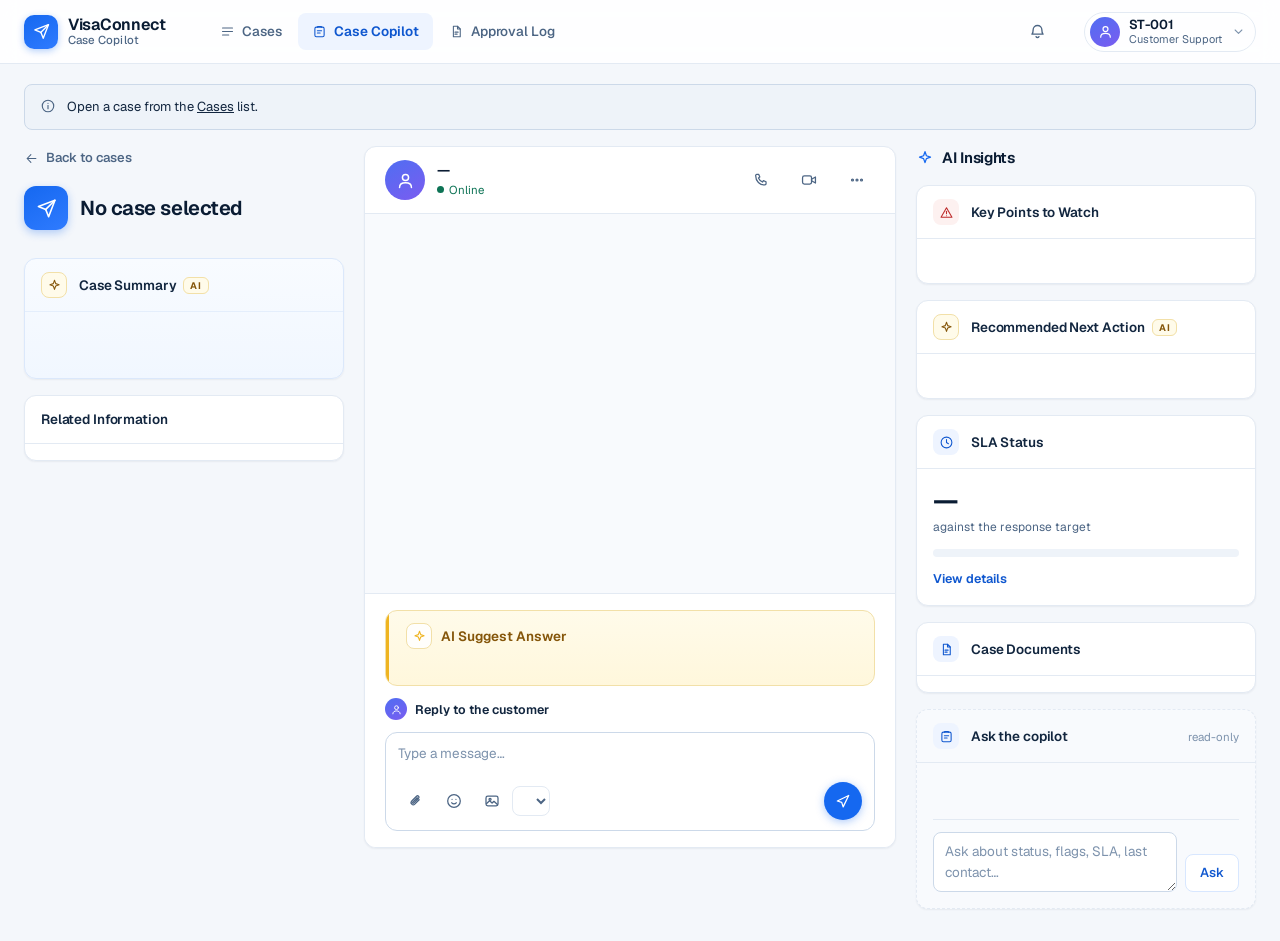
==== commit 28939d45: "Make the case screen workable for a staff member clearing a queue Adds a sticky queue bar with prev/" ====
--- a/app/case.html
+++ b/app/case.html
@@ -13,6 +13,22 @@
 <main class="container wide" id="main">
   <div id="banner"></div>
 
+  <!-- sticky queue bar: work the list without losing your place -->
+  <div class="case-bar" id="caseBar" hidden>
+    <button class="bar-btn" id="prevCase" type="button" title="Previous case (k)"></button>
+    <button class="bar-btn" id="nextCase" type="button" title="Next case (j)"></button>
+    <span class="pos" id="casePos">—</span>
+    <span class="bar-sep" aria-hidden="true"></span>
+    <div class="search bar-jump">
+      <label class="sr-only" for="jump">Jump to a case</label>
+      <input type="search" id="jump" list="caseIds" placeholder="Jump to case id…" autocomplete="off">
+      <datalist id="caseIds"></datalist>
+    </div>
+    <label class="inline"><input type="checkbox" id="barFlagOnly"> Flagged only</label>
+    <div class="spacer"></div>
+    <span class="hint bar-hint">k / j for prev / next</span>
+  </div>
+
   <div class="case-layout">
     <!-- ---------- column 1: the case ---------- -->
     <aside class="case-side">
@@ -35,8 +51,8 @@
         </div>
         <div class="card-body">
           <p class="summary" id="sumText" style="margin:0;font-size:13.5px;color:var(--navy-800)"></p>
-          <ol class="points" id="sumPoints"></ol>
           <div class="hitl-row" id="sumActions"></div>
+          <button class="link-btn" id="watchJump" type="button" hidden></button>
           <button class="link-btn" id="detailsToggle" type="button" aria-expanded="false"></button>
           <div class="details-panel" id="detailsPanel" hidden></div>
         </div>
@@ -75,6 +91,12 @@
           </div>
           <div class="suggest-body" id="suggestText"></div>
           <div class="suggest-actions" id="suggestActions"></div>
+        </div>
+
+        <div class="reply-label">
+          <span class="rl-ico" aria-hidden="true" id="replyIcon"></span>
+          <strong id="replyWho">Reply to the customer</strong>
+          <span class="hint" id="replyHint"></span>
         </div>
 
         <form class="composer" id="custForm">
@@ -97,7 +119,7 @@
     <aside class="rail" aria-label="AI insights">
       <h2 class="rail-title" id="railTitle"></h2>
 
-      <section class="card" aria-labelledby="watchTitle">
+      <section class="card" id="watchCard" aria-labelledby="watchTitle">
         <div class="card-head">
           <span class="head-tile bad" aria-hidden="true" id="watchIcon"></span>
           <h2 id="watchTitle">Key Points to Watch</h2>
@@ -119,14 +141,6 @@
         </div>
       </section>
 
-      <section class="card" aria-labelledby="tagTitle">
-        <div class="card-head">
-          <span class="head-tile good" aria-hidden="true" id="tagIcon"></span>
-          <h2 id="tagTitle">Evidence Tags</h2>
-        </div>
-        <div class="card-body"><div class="tags" id="tags"></div></div>
-      </section>
-
       <section class="card" aria-labelledby="slaTitle">
         <div class="card-head">
           <span class="head-tile" aria-hidden="true" id="slaIcon"></span>
@@ -134,7 +148,7 @@
         </div>
         <div class="card-body">
           <div class="sla-big" id="slaPct">—</div>
-          <div class="sla-cap">of customer contacts are responded late</div>
+          <div class="sla-cap">against the response target</div>
           <div class="bar"><i id="slaBar" style="width:0%"></i></div>
           <button class="link-btn" id="slaMore" type="button" aria-expanded="false">View details</button>
           <div class="muted" id="slaDetails" hidden style="font-size:12.5px;margin-top:6px"></div>
@@ -149,7 +163,7 @@
         <div class="card-body flush"><div class="rel-list" id="docList"></div></div>
       </section>
 
-      <section class="card" aria-labelledby="chatTitle">
+      <section class="card ask-card" aria-labelledby="chatTitle">
         <div class="card-head">
           <span class="head-tile" aria-hidden="true" id="askIcon"></span>
           <h2 id="chatTitle">Ask the copilot</h2>
@@ -162,7 +176,7 @@
           <form id="chatForm" class="chat-form">
             <label class="sr-only" for="chatInput">Ask the assistant about this case</label>
             <textarea id="chatInput" rows="2" placeholder="Ask about status, flags, SLA, last contact…" autocomplete="off"></textarea>
-            <button class="btn btn-primary" id="chatSend" type="submit">Send</button>
+            <button class="btn btn-ask" id="chatSend" type="submit">Ask</button>
           </form>
           <div id="chatStatus" class="sr-only" role="status"></div>
         </div>
@@ -187,13 +201,16 @@
 $("#sumIcon").innerHTML = icon("spark");
 $("#watchIcon").innerHTML = icon("alert");
 $("#recIcon").innerHTML = icon("spark");
-$("#tagIcon").innerHTML = icon("shield");
 $("#slaIcon").innerHTML = icon("clock");
 $("#docIcon").innerHTML = icon("file");
 $("#askIcon").innerHTML = icon("clipboard");
 $("#custAvatar").innerHTML = icon("user");
 $("#suggestIcon").innerHTML = icon("spark");
 $("#sendBtn").innerHTML = icon("send");
+$("#replyIcon").innerHTML = icon("user");
+$("#prevCase").innerHTML = icon("arrowLeft");
+$("#nextCase").innerHTML = icon("arrowRight");
+$(".bar-jump").insertAdjacentHTML("afterbegin", icon("search"));
 $("#railTitle").innerHTML = icon("spark") + "AI Insights";
 $$("[data-demo]").forEach((b) => {
   b.innerHTML = icon(b.dataset.demo === "Calling" ? "phone" : b.dataset.demo === "Video" ? "video"
@@ -221,23 +238,20 @@
   $("#idRows").innerHTML = rows.join("");
 }
 
-function pointsHtml(flags, limit) {
-  const shown = limit ? flags.slice(0, limit) : flags;
-  const rest = flags.length - shown.length;
-  return shown.map((f, i) => `<li>
+function pointsHtml(flags) {
+  return flags.map((f, i) => `<li>
       <span class="n ${flagKind(f.issue_type)}">${i + 1}</span>
       <span><span class="t">${esc(flagLabel(f.issue_type))}</span>
-      <span class="d">${esc(f.note || f.evidence || "")}</span></span>
-    </li>`).join("") +
-    (rest > 0 ? `<li><span class="n">+</span><span class="d">${rest} more in AI Insights</span></li>` : "");
+      <span class="d">${esc(humanizeEvidence(f.issue_type, f.note || f.evidence || ""))}</span></span>
+    </li>`).join("");
 }
 
 function renderSummary(c, d) {
   $("#sumText").textContent = d.summary || "No summary produced.";
   AI_TEXT.summary = String(d.summary || "");
-  $("#sumPoints").innerHTML = d.flags.length
-    ? pointsHtml(d.flags, 3)
-    : '<li><span class="n">–</span><span class="d">No flags detected on this case.</span></li>';
+  const n = d.flags.length;
+  $("#watchJump").hidden = n === 0;
+  $("#watchJump").innerHTML = `${n} thing${n === 1 ? "" : "s"} to watch ${icon("arrowRight")}`;
 }
 
 function renderRelated(c) {
@@ -389,26 +403,34 @@
   $("#recText").textContent = d.recommended_action || "No action recommended.";
   AI_TEXT.recommended_action = String(d.recommended_action || "");
 
-  const seen = new Set();
-  const tags = [];
-  for (const f of d.flags) {
-    const [text, tone] = flagTag(f.issue_type);
-    if (seen.has(text)) continue;
-    seen.add(text);
-    tags.push(`<span class="tag tag-${tone}">${esc(text)}</span>`);
-  }
-  $("#tags").innerHTML = tags.length ? tags.join("") : '<span class="muted" style="font-size:12.5px">No evidence tags.</span>';
-
+  /* SLA leads with the decision — hours over target and when it was due —
+     rather than a percentage the reader has to interpret. A case can also run
+     past its target without being "breached" (the rule only counts open cases),
+     so that state is labelled instead of being rounded into "on time". */
   const contacts = c.contacts || [];
   const late = contacts.filter((x) => !String(x.response_sent_at || "").trim()).length;
-  const pct = contacts.length ? Math.round((100 * late) / contacts.length) : 0;
-  $("#slaPct").textContent = pct + "%";
-  $("#slaBar").style.width = pct + "%";
-  $("#slaBar").classList.toggle("is-bad", pct >= 50);
+  const target = Number(c.sla_target_hours) || 0;
+  const elapsed = Number(c.hours_elapsed) || 0;
+  const over = Math.round(elapsed - target);
+  const started = contacts.map((x) => x.contact_at).filter(Boolean).sort().pop() || c.case_created_at;
+  const due = started ? new Date(new Date(started).getTime() + target * 3600 * 1000) : null;
+
+  const state = c.sla_breached ? "breached" : over > 0 ? "over" : "within";
+  const tone = state === "breached" ? "bad" : state === "over" ? "warn" : "good";
+
+  $("#slaPct").textContent = over > 0 ? `+${over}h` : `${Math.abs(over)}h`;
+  $("#slaPct").className = "sla-big" + (state === "breached" ? " is-bad" : state === "over" ? " is-warn" : "");
+  $(".sla-cap").textContent =
+    state === "breached" ? `past the ${target}h response target`
+    : state === "over" ? `past the ${target}h target — case is not open, so not counted as breached`
+    : `left before the ${target}h response target`;
+  $("#slaBar").style.width = Math.min(100, target ? Math.round((100 * elapsed) / target) : 0) + "%";
+  $("#slaBar").className = state === "within" ? "" : "is-" + tone;
   $("#slaDetails").innerHTML =
-    `${c.hours_elapsed}h elapsed against a ${c.sla_target_hours}h response target ` +
-    (c.sla_breached ? badge("breached", "bad") : badge("on-time", "good")) +
-    `<br>${late} of ${contacts.length} customer contacts have no response logged.`;
+    (due && !isNaN(due) ? `Response was due <strong>${esc(fmtDay(due.toISOString()))}</strong>.<br>` : "") +
+    `${elapsed}h elapsed against a ${target}h response target ` +
+    badge(state === "breached" ? "breached" : state === "over" ? "over target, not breached" : "within target", tone) +
+    `<br>${late} of ${contacts.length} customer contact${contacts.length === 1 ? "" : "s"} have no reply logged.`;
 
   const received = new Set((c.documents_received || []).map(String));
   $("#docList").innerHTML = (c.required_documents || []).length
@@ -558,6 +580,68 @@
   });
 }
 
+/* ---------- the queue bar: work the whole queue from here ---------- */
+let QUEUE_ALL = [];
+let barFlagOnly = new URLSearchParams(location.search).get("filter") === "flagged";
+
+function queueIds() {
+  const list = barFlagOnly ? QUEUE_ALL.filter((c) => c.flag_count) : QUEUE_ALL;
+  return list.map((c) => c.case_id).sort();
+}
+
+function goToCase(offset) {
+  const ids = queueIds();
+  const i = ids.indexOf(caseId);
+  const j = i < 0 ? 0 : i + offset;
+  if (j < 0 || j >= ids.length) return;
+  location.href = `case.html?case_id=${encodeURIComponent(ids[j])}${barFlagOnly ? "&filter=flagged" : ""}`;
+}
+
+function renderQueueBar() {
+  const ids = queueIds();
+  const i = ids.indexOf(caseId);
+  $("#casePos").textContent = i >= 0 ? `${i + 1} of ${ids.length}` : `${ids.length} cases`;
+  $("#prevCase").disabled = i <= 0;
+  $("#nextCase").disabled = i < 0 ? ids.length === 0 : i >= ids.length - 1;
+}
+
+function initQueueBar() {
+  $("#caseBar").hidden = false;
+  $("#caseIds").innerHTML = QUEUE_ALL.map((c) =>
+    `<option value="${esc(c.case_id)}">${esc(c.customer_id)}${c.current_status ? " · " + esc(c.current_status) : ""}</option>`).join("");
+  $("#barFlagOnly").checked = barFlagOnly;
+
+  $("#barFlagOnly").addEventListener("change", (e) => {
+    barFlagOnly = e.target.checked;
+    const url = new URL(location.href);
+    if (barFlagOnly) url.searchParams.set("filter", "flagged");
+    else url.searchParams.delete("filter");
+    history.replaceState(null, "", url);
+    renderQueueBar();
+  });
+  $("#prevCase").addEventListener("click", () => goToCase(-1));
+  $("#nextCase").addEventListener("click", () => goToCase(1));
+
+  $("#jump").addEventListener("change", () => {
+    const want = $("#jump").value.trim().toUpperCase();
+    if (!want) return;
+    const hit = QUEUE_ALL.find((c) =>
+      String(c.case_id).toUpperCase() === want || String(c.customer_id).toUpperCase() === want);
+    if (!hit) { toast("No case has the id " + $("#jump").value.trim()); return; }
+    location.href = `case.html?case_id=${encodeURIComponent(hit.case_id)}${barFlagOnly ? "&filter=flagged" : ""}`;
+  });
+
+  document.addEventListener("keydown", (e) => {
+    if (e.metaKey || e.ctrlKey || e.altKey) return;
+    const t = e.target;
+    if (t && (/^(INPUT|TEXTAREA|SELECT)$/.test(t.tagName) || t.isContentEditable)) return;
+    if (e.key === "j" || e.key === "]") { e.preventDefault(); goToCase(1); }
+    else if (e.key === "k" || e.key === "[") { e.preventDefault(); goToCase(-1); }
+  });
+
+  renderQueueBar();
+}
+
 /* ---------- boot ---------- */
 async function init() {
   if (!caseId) { $("#cid").textContent = "No case selected"; $("#banner").innerHTML = `<div class="banner banner-info">${icon("info")}<div>Open a case from the <a href="index.html" style="text-decoration:underline">Cases</a> list.</div></div>`; return; }
@@ -577,8 +661,16 @@
     return;
   }
 
+  QUEUE_ALL = cases;
+  initQueueBar();
+
   DRAFT = CASE.draft;
   $("#chatName").textContent = CASE.customer_id;
+  $("#replyWho").textContent = `Reply to ${CASE.customer_id}`;
+  $("#replyHint").textContent = "queued locally — nothing is transmitted";
+
+  $("#watchJump").addEventListener("click", () =>
+    $("#watchCard").scrollIntoView({ behavior: "smooth", block: "start" }));
 
   renderIdentity(CASE);
   renderSummary(CASE, DRAFT);
--- a/app/styles.css
+++ b/app/styles.css
@@ -228,6 +228,39 @@
 /* the case console: case side · conversation · AI insights */
 .container.wide { max-width: 1720px; padding: var(--s5) var(--s6) var(--s8); }
 
+/* sticky queue bar — work the list without losing your place */
+.case-bar {
+  position: sticky; top: 72px; z-index: 15;
+  display: flex; align-items: center; gap: var(--s3);
+  padding: 8px var(--s4); margin-bottom: var(--s4);
+  background: rgba(255, 255, 255, .93);
+  backdrop-filter: saturate(150%) blur(10px);
+  border: 1px solid var(--border); border-radius: var(--r-md);
+  box-shadow: var(--sh-1);
+}
+.case-bar .bar-btn {
+  width: 34px; height: 34px; flex: none; cursor: pointer; font: inherit;
+  display: grid; place-items: center; border-radius: var(--r-sm);
+  background: var(--surface); border: 1px solid var(--border-strong); color: var(--navy-800);
+  transition: background var(--dur) var(--ease), border-color var(--dur) var(--ease);
+}
+.case-bar .bar-btn svg { width: 16px; height: 16px; }
+.case-bar .bar-btn:hover:not(:disabled) { background: var(--primary-050); border-color: var(--primary); color: var(--primary-600); }
+.case-bar .bar-btn:disabled { opacity: .4; cursor: not-allowed; }
+.case-bar .pos {
+  font-family: var(--mono); font-size: 12px; color: var(--muted);
+  white-space: nowrap; font-variant-numeric: tabular-nums;
+}
+.case-bar .bar-sep { width: 1px; height: 22px; background: var(--border); flex: none; }
+.case-bar .bar-jump { min-width: 220px; }
+.case-bar .bar-jump input { height: 34px; padding-top: 2px; padding-bottom: 2px; }
+.case-bar .bar-hint { white-space: nowrap; }
+@media (max-width: 900px) {
+  .case-bar { flex-wrap: wrap; top: 68px; }
+  .case-bar .bar-hint { display: none; }
+  .case-bar .bar-jump { min-width: 0; flex: 1; }
+}
+
 .case-layout {
   display: grid;
   grid-template-columns: 320px minmax(420px, 1fr) 340px;
@@ -249,6 +282,7 @@
 @media (max-width: 900px) {
   .case-layout { grid-template-columns: minmax(0, 1fr); }
   .rail { grid-template-columns: minmax(0, 1fr); }
+  .chat-pane { min-height: 0; max-height: none; }
   .container { padding: var(--s5) var(--s4) var(--s8); }
 }
 
@@ -565,8 +599,9 @@
   display: flex; flex-direction: column; overflow: hidden;
   background: var(--surface); border: 1px solid var(--border);
   border-radius: var(--r-md); box-shadow: var(--sh-1);
-  min-height: calc(100dvh - 132px);
-  max-height: calc(100dvh - 108px);
+  /* leaves room for the 64px topbar and the 50px sticky queue bar above it */
+  min-height: calc(100dvh - 198px);
+  max-height: calc(100dvh - 174px);
 }
 .chat-head {
   flex: none; display: flex; align-items: center; gap: var(--s3);
@@ -634,6 +669,17 @@
   padding: var(--s4) var(--s5); border-top: 1px solid var(--border);
   background: var(--surface);
 }
+
+/* makes it obvious which box reaches the customer and which one does not */
+.reply-label { display: flex; align-items: center; gap: 8px; }
+.reply-label .rl-ico {
+  width: 22px; height: 22px; border-radius: 50%; flex: none;
+  display: grid; place-items: center; color: #fff;
+  background: linear-gradient(150deg, #4f6ef2, #7b5cf0);
+}
+.reply-label .rl-ico svg { width: 13px; height: 13px; }
+.reply-label strong { font-size: 12.5px; font-weight: 620; color: var(--navy-800); }
+.reply-label .hint { font-size: 11px; color: var(--faint); }
 .ai-suggest {
   position: relative; overflow: hidden;
   background: linear-gradient(180deg, var(--ai-bg), var(--ai-bg-2));
@@ -698,6 +744,8 @@
   font-size: 28px; font-weight: 640; letter-spacing: -.03em;
   color: var(--navy-900); font-variant-numeric: tabular-nums; line-height: 1.1;
 }
+.sla-big.is-bad { color: var(--bad); }
+.sla-big.is-warn { color: var(--caution-ink); }
 .sla-cap { font-size: 12px; color: var(--muted); margin-top: 2px; }
 .bar {
   height: 8px; border-radius: var(--r-pill); background: var(--surface-3);
@@ -709,6 +757,8 @@
   transition: width 420ms var(--ease);
 }
 .bar > i.is-bad { background: linear-gradient(90deg, #ef8a1f, var(--bad)); }
+.bar > i.is-warn { background: linear-gradient(90deg, #f5c34a, #ef8a1f); }
+.bar > i.is-good { background: linear-gradient(90deg, #35c08c, var(--good)); }
 
 /* ============================== chat ==================================== */
 
@@ -743,10 +793,17 @@
   display: flex; gap: var(--s2); align-items: flex-end;
   margin-top: var(--s3); padding-top: var(--s3); border-top: 1px solid var(--border);
 }
-.chat-form textarea { flex: 1; min-height: 44px; max-height: 140px; margin: 0; }
+.chat-form textarea { flex: 1; min-height: 44px; max-height: 140px; margin: 0; background: var(--surface); }
 .chat-form .btn { flex: none; height: 38px; }
 .chat-form select { flex: none; height: 38px; font-size: 12.5px; }
 .chat-suggest { display: flex; flex-wrap: wrap; gap: 6px; margin-top: var(--s3); }
+
+/* The case assistant is a utility panel, not a conversation: dashed, recessed,
+   with a secondary button. It must never look like the box that reaches the
+   customer, so nobody types a customer reply into the wrong one. */
+.ask-card { background: var(--surface-2); border-style: dashed; }
+.btn-ask { background: var(--surface); color: var(--primary-600); border-color: var(--primary-100); }
+.btn-ask:hover { background: var(--primary-050); border-color: var(--primary); }
 
 /* ============================== banners ================================= */
 
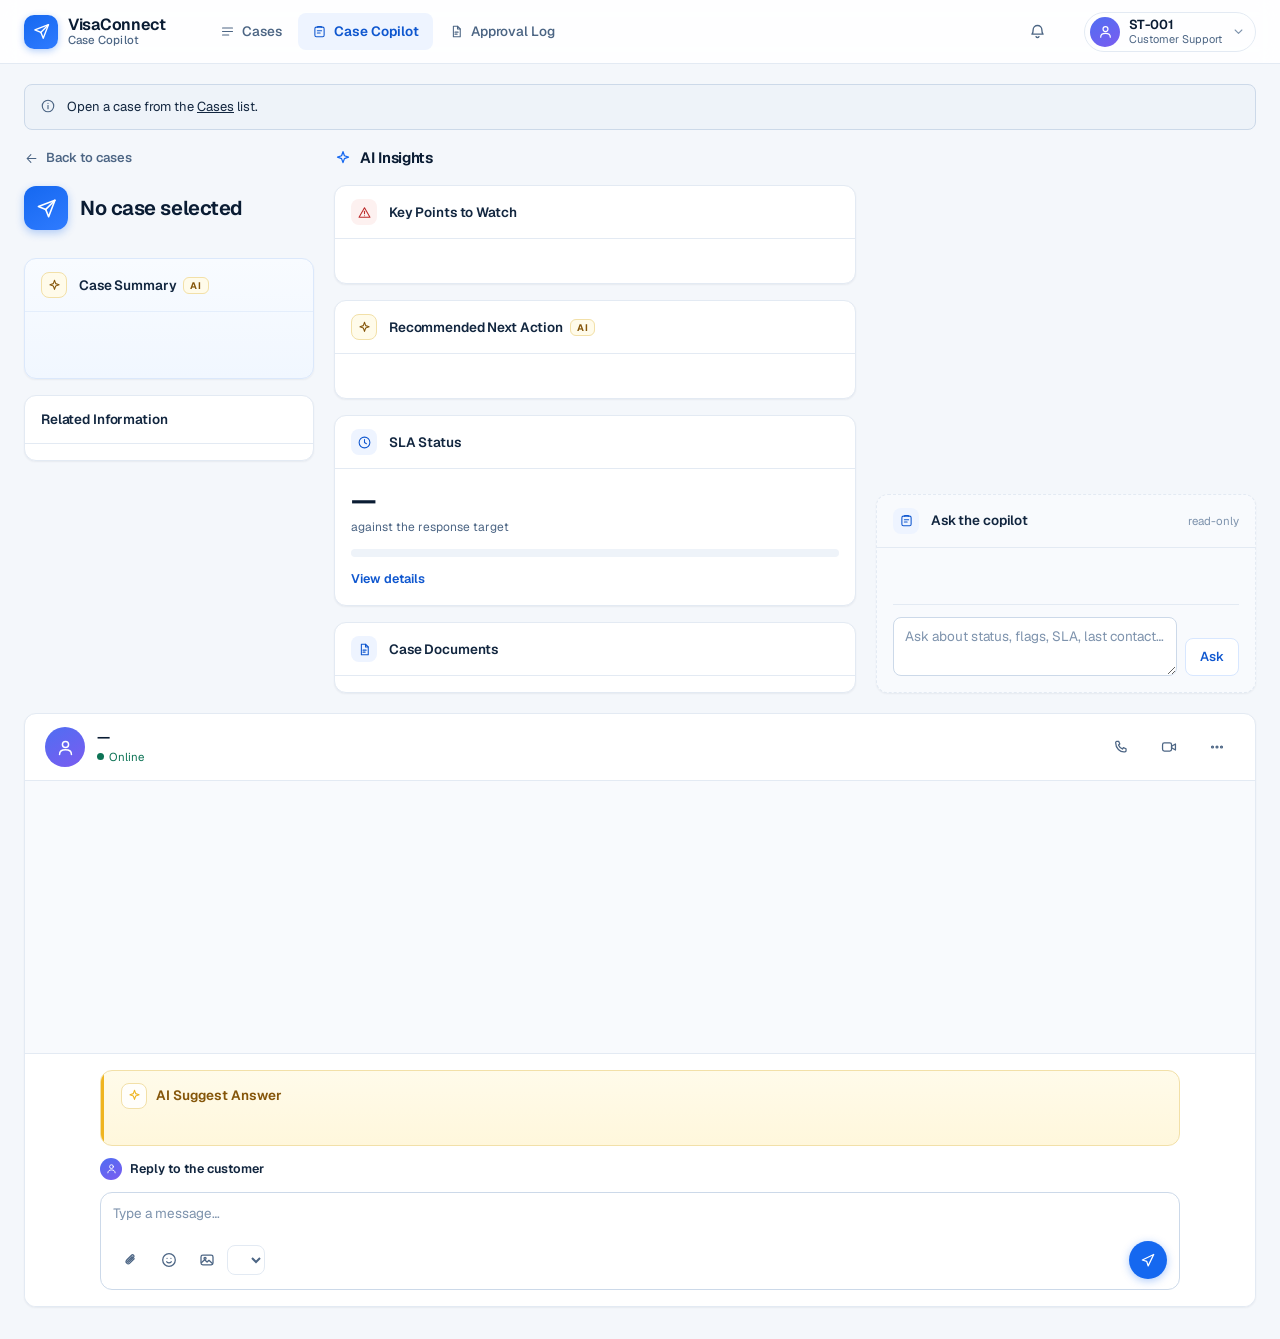
==== commit b9338094: "Put all case information above the conversation The Case Copilot screen squeezed the thread and comp" ====
--- a/app/case.html
+++ b/app/case.html
@@ -29,7 +29,8 @@
     <span class="hint bar-hint">k / j for prev / next</span>
   </div>
 
-  <div class="case-layout">
+  <!-- case information first, the conversation full width beneath it -->
+  <div class="case-top">
     <!-- ---------- column 1: the case ---------- -->
     <aside class="case-side">
       <a class="back-link" href="index.html" id="backLink"></a>
@@ -64,58 +65,7 @@
       </section>
     </aside>
 
-    <!-- ---------- column 2: the conversation ---------- -->
-    <section class="chat-pane" aria-label="Conversation with the customer">
-      <header class="chat-head">
-        <span class="avatar" aria-hidden="true" id="custAvatar"></span>
-        <div class="chat-who">
-          <strong id="chatName">—</strong>
-          <span class="online"><i></i>Online</span>
-        </div>
-        <div class="spacer"></div>
-        <button class="icon-btn" type="button" data-demo="Calling" title="Call"></button>
-        <button class="icon-btn" type="button" data-demo="Video" title="Video call"></button>
-        <button class="icon-btn" type="button" data-demo="More" title="More"></button>
-      </header>
-
-      <div class="thread" id="custLog" role="log" aria-live="polite"></div>
-
-      <div class="composer-wrap">
-        <!-- the AI reply: yellow means a human has not approved it yet -->
-        <div class="ai-suggest" id="suggestCard">
-          <div class="suggest-head">
-            <span class="head-tile" aria-hidden="true" id="suggestIcon"></span>
-            <strong>AI Suggest Answer</strong>
-            <div class="spacer"></div>
-            <span id="confPill"></span>
-          </div>
-          <div class="suggest-body" id="suggestText"></div>
-          <div class="suggest-actions" id="suggestActions"></div>
-        </div>
-
-        <div class="reply-label">
-          <span class="rl-ico" aria-hidden="true" id="replyIcon"></span>
-          <strong id="replyWho">Reply to the customer</strong>
-          <span class="hint" id="replyHint"></span>
-        </div>
-
-        <form class="composer" id="custForm">
-          <label class="sr-only" for="custInput">Write a reply to the customer</label>
-          <textarea id="custInput" rows="1" placeholder="Type a message…"></textarea>
-          <div class="composer-row">
-            <button class="icon-btn" type="button" data-demo="Attachments" title="Attach a file"></button>
-            <button class="icon-btn" type="button" data-demo="Emoji" title="Insert emoji"></button>
-            <button class="icon-btn" type="button" data-demo="Images" title="Insert image"></button>
-            <label class="sr-only" for="custChannel">Reply channel</label>
-            <select id="custChannel" title="Channel"></select>
-            <div class="spacer"></div>
-            <button class="send-btn" id="sendBtn" type="submit" title="Queue reply"></button>
-          </div>
-        </form>
-      </div>
-    </section>
-
-    <!-- ---------- column 3: AI insights ---------- -->
+    <!-- ---------- column 2: AI insights ---------- -->
     <aside class="rail" aria-label="AI insights">
       <h2 class="rail-title" id="railTitle"></h2>
 
@@ -161,6 +111,30 @@
           <h2 id="docTitle">Case Documents</h2>
         </div>
         <div class="card-body flush"><div class="rel-list" id="docList"></div></div>
+      </section>
+    </aside>
+
+    <!-- ---------- column 3: pickup + read-only case assistant ---------- -->
+    <aside class="case-side case-side--end" aria-label="Pickup and case assistant">
+      <!-- airport pickup assist: illustrative plan, real device location or a labelled simulation -->
+      <section class="card pickup-card" id="pickupCard" hidden aria-labelledby="pickupTitle">
+        <div class="card-head">
+          <span class="head-tile" aria-hidden="true" id="pickupIcon"></span>
+          <h2 id="pickupTitle">Airport pickup</h2>
+          <div class="spacer"></div>
+          <span class="loc-chip" id="locChip">location off</span>
+        </div>
+        <div class="pickup-tools">
+          <button class="btn btn-sm" id="locBtn" type="button">Use my location</button>
+          <button class="btn btn-sm" id="simBtn" type="button">Simulate walk</button>
+        </div>
+        <div class="card-body pickup-body">
+          <div class="pickup-map" id="pickupMap"></div>
+          <div class="pickup-side">
+            <div id="pickupSteps"></div>
+            <p class="pk-note" id="pickupNote"></p>
+          </div>
+        </div>
       </section>
 
       <section class="card ask-card" aria-labelledby="chatTitle">
@@ -183,9 +157,61 @@
       </section>
     </aside>
   </div>
+
+  <!-- ---------- the conversation: full width, beneath all the case information ---------- -->
+  <section class="chat-pane" aria-label="Conversation with the customer">
+    <header class="chat-head">
+      <span class="avatar" aria-hidden="true" id="custAvatar"></span>
+      <div class="chat-who">
+        <strong id="chatName">—</strong>
+        <span class="online"><i></i>Online</span>
+      </div>
+      <div class="spacer"></div>
+      <button class="icon-btn" type="button" data-demo="Calling" title="Call"></button>
+      <button class="icon-btn" type="button" data-demo="Video" title="Video call"></button>
+      <button class="icon-btn" type="button" data-demo="More" title="More"></button>
+    </header>
+
+    <div class="thread" id="custLog" role="log" aria-live="polite"></div>
+
+    <div class="composer-wrap">
+      <!-- the AI reply: yellow means a human has not approved it yet -->
+      <div class="ai-suggest" id="suggestCard">
+        <div class="suggest-head">
+          <span class="head-tile" aria-hidden="true" id="suggestIcon"></span>
+          <strong>AI Suggest Answer</strong>
+          <div class="spacer"></div>
+          <span id="confPill"></span>
+        </div>
+        <div class="suggest-body" id="suggestText"></div>
+        <div class="suggest-actions" id="suggestActions"></div>
+      </div>
+
+      <div class="reply-label">
+        <span class="rl-ico" aria-hidden="true" id="replyIcon"></span>
+        <strong id="replyWho">Reply to the customer</strong>
+        <span class="hint" id="replyHint"></span>
+      </div>
+
+      <form class="composer" id="custForm">
+        <label class="sr-only" for="custInput">Write a reply to the customer</label>
+        <textarea id="custInput" rows="1" placeholder="Type a message…"></textarea>
+        <div class="composer-row">
+          <button class="icon-btn" type="button" data-demo="Attachments" title="Attach a file"></button>
+          <button class="icon-btn" type="button" data-demo="Emoji" title="Insert emoji"></button>
+          <button class="icon-btn" type="button" data-demo="Images" title="Insert image"></button>
+          <label class="sr-only" for="custChannel">Reply channel</label>
+          <select id="custChannel" title="Channel"></select>
+          <div class="spacer"></div>
+          <button class="send-btn" id="sendBtn" type="submit" title="Queue reply"></button>
+        </div>
+      </form>
+    </div>
+  </section>
 </main>
 
 <script src="app.js"></script>
+<script src="pickup.js"></script>
 <script>
 renderTopbar("case");
 
@@ -208,6 +234,7 @@
 $("#suggestIcon").innerHTML = icon("spark");
 $("#sendBtn").innerHTML = icon("send");
 $("#replyIcon").innerHTML = icon("user");
+$("#pickupIcon").innerHTML = icon("plane");
 $("#prevCase").innerHTML = icon("arrowLeft");
 $("#nextCase").innerHTML = icon("arrowRight");
 $(".bar-jump").insertAdjacentHTML("afterbegin", icon("search"));
@@ -260,7 +287,7 @@
   const required = (c.required_documents || []).length;
   const rows = [
     ["message", "Customer Contact History", `${contacts.length} record${contacts.length === 1 ? "" : "s"}`, "thread"],
-    ["bag", "Airport Transfer Booking", c.transport ? "1 record" : "none on file", "details"],
+    ["bag", "Airport Transfer Booking", c.transport ? "1 record" : "none on file", c.transport ? "pickup" : "details"],
     ["file", "Case Documents", `${received} of ${required} received`, "details"],
     ["star", "Reviews", `${(c.reviews || []).length} review${(c.reviews || []).length === 1 ? "" : "s"}`, "details", "warn"],
   ];
@@ -272,6 +299,7 @@
     </button>`).join("");
   $$("#relList .rel-row").forEach((b) => b.addEventListener("click", () => {
     if (b.dataset.target === "thread") $("#custLog").scrollIntoView({ behavior: "smooth", block: "center" });
+    else if (b.dataset.target === "pickup") $("#pickupCard").scrollIntoView({ behavior: "smooth", block: "start" });
     else { showDetails(true); $("#detailsPanel").scrollIntoView({ behavior: "smooth", block: "center" }); }
   }));
 }
@@ -693,6 +721,18 @@
   initComposer();
   initChat();
 
+  if (CASE.transport) {
+    $("#pickupCard").hidden = false;
+    mountPickup(CASE, {
+      map: $("#pickupMap"),
+      steps: $("#pickupSteps"),
+      note: $("#pickupNote"),
+      chip: $("#locChip"),
+      locBtn: $("#locBtn"),
+      simBtn: $("#simBtn"),
+    });
+  }
+
   // live regenerate + validator status on the AI reply card
   const live = await getDraft(caseId).catch(() => null);
   if (live && live.draft) {
--- a/app/styles.css
+++ b/app/styles.css
@@ -261,28 +261,36 @@
   .case-bar .bar-jump { min-width: 0; flex: 1; }
 }
 
-.case-layout {
+/* The case information sits in a band above the conversation: case + summary,
+   AI insights, then pickup and the read-only assistant. The conversation itself
+   runs full width underneath, so nothing is squeezed into a side column. */
+.case-top {
   display: grid;
-  grid-template-columns: 320px minmax(420px, 1fr) 340px;
+  grid-template-columns: 320px minmax(0, 1fr) 420px;
   gap: var(--s5);
-  align-items: start;
-}
-.case-layout > * { min-width: 0; }
+  align-items: stretch;
+}
+.case-top > * { min-width: 0; }
 .case-side { display: flex; flex-direction: column; gap: var(--s4); }
-
+/* cases with no booking have no pickup card, so pin the assistant to the band's
+   bottom edge instead of leaving a half-empty column.
+   (three classes so it beats the later `.card + .card` reset) */
+.case-side--end > .card.ask-card { margin-top: auto; }
+
+@media (max-width: 1400px) {
+  .case-top { grid-template-columns: 290px minmax(0, 1fr) 380px; }
+}
 @media (max-width: 1180px) {
-  .case-layout { grid-template-columns: 300px minmax(0, 1fr); }
-  .rail {
+  .case-top { grid-template-columns: minmax(0, 1fr) minmax(0, 1fr); }
+  .case-side--end {
     grid-column: 1 / -1;
-    display: grid; grid-template-columns: repeat(3, minmax(0, 1fr));
+    display: grid; grid-template-columns: minmax(0, 1.15fr) minmax(0, 1fr);
     gap: var(--s4); align-items: start;
   }
-  .rail .rail-title { grid-column: 1 / -1; }
 }
 @media (max-width: 900px) {
-  .case-layout { grid-template-columns: minmax(0, 1fr); }
-  .rail { grid-template-columns: minmax(0, 1fr); }
-  .chat-pane { min-height: 0; max-height: none; }
+  .case-top { grid-template-columns: minmax(0, 1fr); }
+  .case-side--end { grid-template-columns: minmax(0, 1fr); }
   .container { padding: var(--s5) var(--s4) var(--s8); }
 }
 
@@ -599,9 +607,10 @@
   display: flex; flex-direction: column; overflow: hidden;
   background: var(--surface); border: 1px solid var(--border);
   border-radius: var(--r-md); box-shadow: var(--sh-1);
-  /* leaves room for the 64px topbar and the 50px sticky queue bar above it */
-  min-height: calc(100dvh - 198px);
-  max-height: calc(100dvh - 174px);
+  /* sits below the information band, so it takes a fixed comfortable height
+     rather than the whole viewport */
+  height: clamp(560px, 66vh, 780px);
+  margin-top: var(--s5);
 }
 .chat-head {
   flex: none; display: flex; align-items: center; gap: var(--s3);
@@ -628,7 +637,8 @@
 .icon-btn:hover { background: var(--surface-3); color: var(--navy-900); }
 
 .thread {
-  flex: 1; overflow-y: auto; padding: var(--s5);
+  flex: 1; overflow-y: auto;
+  padding: var(--s5) max(var(--s5), calc((100% - 1080px) / 2));
   display: flex; flex-direction: column; gap: var(--s4);
   background: var(--surface-2);
 }
@@ -637,7 +647,8 @@
   background: var(--surface); border: 1px solid var(--border);
   border-radius: var(--r-pill); padding: 3px 12px;
 }
-.thread .msg { display: flex; gap: 10px; align-items: flex-end; max-width: 80%; }
+/* the pane is now full width, so keep bubbles at a readable measure */
+.thread .msg { display: flex; gap: 10px; align-items: flex-end; max-width: min(80%, 820px); }
 .thread .msg.customer { align-self: flex-start; }
 .thread .msg.staff { align-self: flex-end; flex-direction: row-reverse; }
 .thread .msg.system { align-self: stretch; max-width: none; }
@@ -666,7 +677,8 @@
 
 .composer-wrap {
   flex: none; display: flex; flex-direction: column; gap: var(--s3);
-  padding: var(--s4) var(--s5); border-top: 1px solid var(--border);
+  padding: var(--s4) max(var(--s5), calc((100% - 1080px) / 2));
+  border-top: 1px solid var(--border);
   background: var(--surface);
 }
 
@@ -731,6 +743,90 @@
 .send-btn:active { transform: translateY(1px); }
 .send-btn:disabled { opacity: .55; cursor: not-allowed; }
 
+/* ========================= airport pickup assist ======================== */
+
+.pickup-card { margin-top: 0; }
+/* the map sits in a side column now, so its steps stack underneath it */
+.pickup-body {
+  display: grid; grid-template-columns: minmax(0, 1fr);
+  gap: var(--s4); align-items: start;
+}
+.pickup-tools {
+  display: grid; grid-template-columns: 1fr 1fr;
+  gap: var(--s2); padding: 0 var(--s4) var(--s3);
+}
+.pickup-tools .btn { width: 100%; justify-content: center; padding-inline: var(--s3); white-space: nowrap; }
+
+.loc-chip {
+  font-size: 11px; font-weight: 600; color: var(--muted);
+  background: var(--surface-3); border: 1px solid var(--border);
+  padding: 3px 10px; border-radius: var(--r-pill); white-space: nowrap;
+}
+.loc-chip.is-live { color: var(--good); background: var(--good-bg); border-color: var(--good-border); }
+
+.pk-plan {
+  display: block; width: 100%; height: auto;
+  background: var(--surface-2);
+  border: 1px solid var(--border); border-radius: var(--r-sm);
+}
+.pk-area rect { fill: #eef3f9; stroke: #dbe5f1; stroke-width: .5; }
+.pk-area.gates rect { fill: #e8f0fb; }
+.pk-area.baggage rect { fill: #eff4fa; }
+.pk-area.hall rect { fill: #f5f8fc; }
+.pk-area.kerb rect { fill: #f8fafd; stroke-dasharray: 1.6 1.4; }
+.pk-room {
+  font-size: 2.85px; font-weight: 600; fill: var(--faint); letter-spacing: .02em;
+  paint-order: stroke; stroke: var(--surface); stroke-width: 1.5px; stroke-linejoin: round;
+}
+.pk-walk { stroke: #dbe5f1; stroke-width: 2.6; stroke-linecap: round; }
+.pk-route { fill: none; stroke-linecap: round; stroke-linejoin: round; }
+.pk-route.cust { stroke: #a7b8cd; stroke-width: 1.7; stroke-dasharray: 5.5 4; }
+.pk-route.you { stroke: var(--primary); stroke-width: 2.4; }
+.pk-route.after { stroke: var(--primary); stroke-width: 1.8; stroke-dasharray: 3.5 3; opacity: .5; }
+.pk-mark circle { fill: var(--surface); stroke: var(--faint); stroke-width: 1; }
+.pk-mark text {
+  font-size: 3.1px; font-weight: 640; fill: var(--muted);
+  paint-order: stroke; stroke: var(--surface); stroke-width: 1.7px; stroke-linejoin: round;
+}
+.pk-mark.gate circle { stroke: #8fa6c2; }
+.pk-mark.belt circle { fill: var(--caution-bg); stroke: var(--caution-border); }
+.pk-mark.belt text { fill: var(--caution-ink); }
+.pk-mark.exit circle { fill: var(--primary-050); stroke: var(--primary); }
+.pk-mark.exit text { fill: var(--primary-600); }
+.pk-mark.pickup circle { fill: var(--good-bg); stroke: var(--good); }
+.pk-mark.pickup text { fill: var(--good); }
+.pk-mark.you circle { fill: var(--surface); stroke: var(--navy-800); stroke-dasharray: 1.4 1.2; }
+.pk-mark.you text { fill: var(--navy-800); }
+.pk-dot { fill: var(--primary); stroke: #fff; stroke-width: 1.2; }
+.pk-pulse { fill: var(--primary); opacity: .28; }
+@media (prefers-reduced-motion: no-preference) {
+  .pk-pulse { animation: pk-ping 2s var(--ease) infinite; transform-origin: center; }
+}
+@keyframes pk-ping { 0% { opacity: .3; } 70%, 100% { opacity: 0; } }
+
+.pk-steps { list-style: none; margin: 0; padding: 0; display: flex; flex-direction: column; gap: 12px; }
+.pk-steps li { display: flex; gap: 11px; align-items: flex-start; }
+.pk-steps .n {
+  width: 21px; height: 21px; border-radius: 50%; flex: none; margin-top: 1px;
+  display: grid; place-items: center; font-size: 11.5px; font-weight: 700; color: #fff;
+}
+.pk-steps .n.you { background: var(--primary); }
+.pk-steps .n.cust { background: var(--faint); font-style: italic; }
+.pk-steps .t { display: block; font-weight: 620; font-size: 13px; color: var(--navy-800); }
+.pk-steps .d { display: block; font-size: 12.5px; color: var(--muted); margin-top: 1px; }
+
+.pk-note {
+  margin: var(--s4) 0 0; padding-top: var(--s3); border-top: 1px dashed var(--border);
+  font-size: 12px; color: var(--muted); line-height: 1.5;
+}
+.pk-blocked {
+  background: var(--caution-bg); border: 1px solid var(--caution-border);
+  border-radius: var(--r-md); padding: var(--s4);
+}
+.pk-blocked strong { font-size: 13.5px; color: var(--caution-ink); }
+.pk-blocked p { margin: 6px 0 0; font-size: 12.5px; color: var(--ink); }
+.pk-blocked b { font-family: var(--mono); font-weight: 600; }
+
 /* ============================== insight rail ============================ */
 
 .rail { display: flex; flex-direction: column; gap: var(--s4); }
@@ -872,3 +968,4 @@
   html { scroll-behavior: auto; }
   *, *::before, *::after { animation-duration: .001ms !important; transition-duration: .001ms !important; }
 }
+
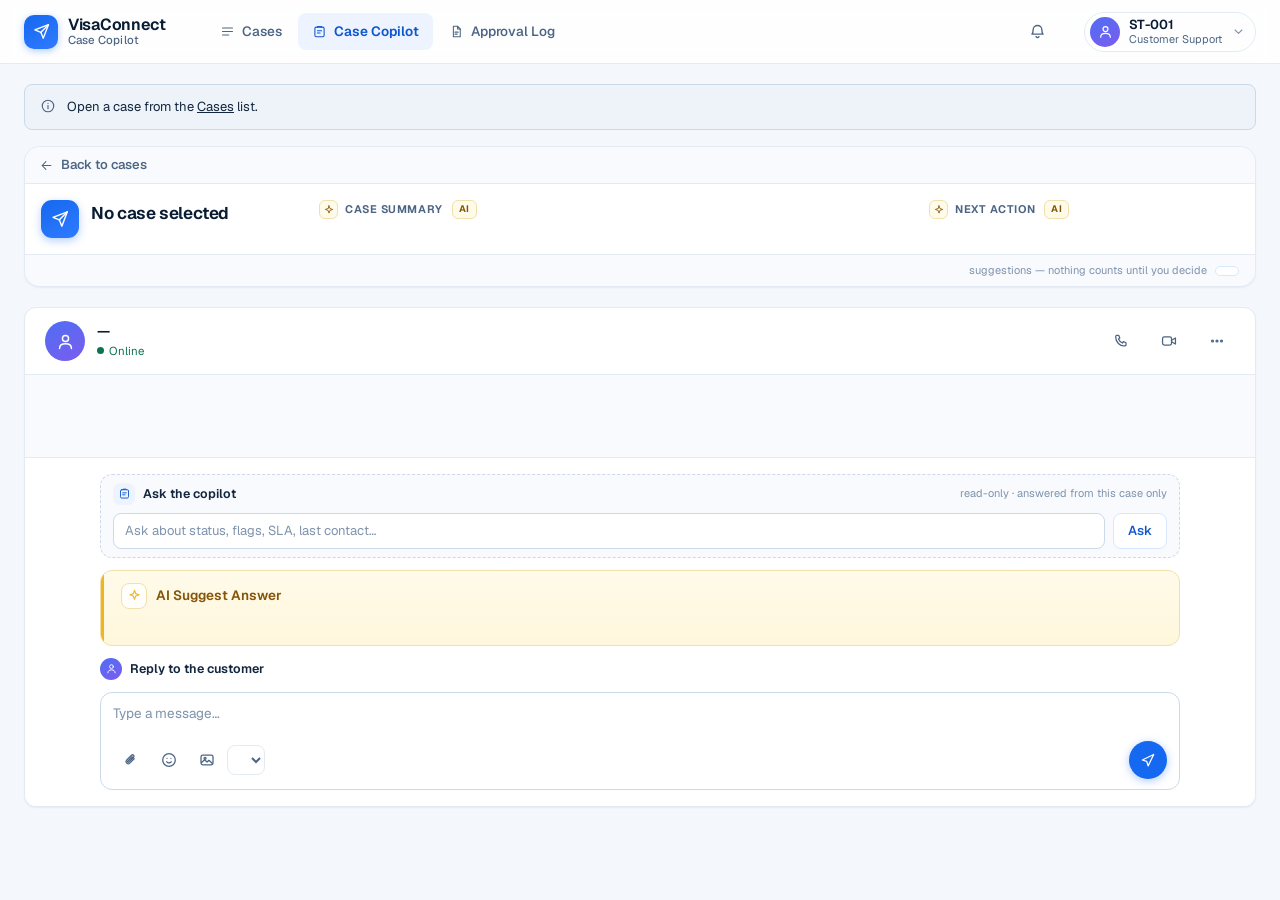
==== commit 350ad6b5: "Fold the case into one dossier frame above the chat The screen had three side-by-side columns of cas" ====
--- a/app/case.html
+++ b/app/case.html
@@ -29,136 +29,89 @@
     <span class="hint bar-hint">k / j for prev / next</span>
   </div>
 
-  <!-- case information first, the conversation full width beneath it -->
-  <div class="case-top">
-    <!-- ---------- column 1: the case ---------- -->
-    <aside class="case-side">
+  <!-- one frame: everything about the case, compact until you open it -->
+  <section class="dossier" aria-label="Case information">
+    <div class="dos-head">
       <a class="back-link" href="index.html" id="backLink"></a>
-
-      <div class="id-card" aria-label="Case identity">
-        <div class="id-top">
-          <span class="id-tile" aria-hidden="true" id="idTile"></span>
-          <span class="id-num" id="cid">—</span>
-          <span id="idBadges"></span>
-        </div>
-        <div class="id-rows" id="idRows"></div>
-      </div>
-
-      <!-- AI wrote the summary: blue panel, yellow rail -->
-      <section class="card ai-tint" aria-labelledby="sumTitle">
-        <div class="card-head">
+      <div class="spacer"></div>
+      <div class="dos-sla" id="dosSla"></div>
+    </div>
+
+    <div class="dos-main">
+      <div class="dos-id" aria-label="Case identity">
+        <span class="id-tile" aria-hidden="true" id="idTile"></span>
+        <div class="dos-id-text">
+          <div class="id-top">
+            <span class="id-num" id="cid">—</span>
+            <span id="idBadges"></span>
+          </div>
+          <div class="dos-meta" id="idRows"></div>
+        </div>
+      </div>
+
+      <!-- AI wrote the summary: blue panel, yellow tag -->
+      <div class="dos-block">
+        <div class="dos-label">
           <span class="head-tile ai" aria-hidden="true" id="sumIcon"></span>
-          <h2 id="sumTitle">Case Summary<span class="ai-tag">AI</span></h2>
-        </div>
-        <div class="card-body">
-          <p class="summary" id="sumText" style="margin:0;font-size:13.5px;color:var(--navy-800)"></p>
-          <div class="hitl-row" id="sumActions"></div>
-          <button class="link-btn" id="watchJump" type="button" hidden></button>
-          <button class="link-btn" id="detailsToggle" type="button" aria-expanded="false"></button>
-          <div class="details-panel" id="detailsPanel" hidden></div>
-        </div>
-      </section>
-
-      <section class="card" aria-labelledby="relTitle">
-        <div class="card-head"><h2 id="relTitle">Related Information</h2></div>
-        <div class="card-body flush"><div class="rel-list" id="relList"></div></div>
-      </section>
-    </aside>
-
-    <!-- ---------- column 2: AI insights ---------- -->
-    <aside class="rail" aria-label="AI insights">
-      <h2 class="rail-title" id="railTitle"></h2>
-
-      <section class="card" id="watchCard" aria-labelledby="watchTitle">
-        <div class="card-head">
-          <span class="head-tile bad" aria-hidden="true" id="watchIcon"></span>
-          <h2 id="watchTitle">Key Points to Watch</h2>
-        </div>
-        <div class="card-body">
-          <ol class="points" id="watchPoints" style="margin-top:0"></ol>
-          <div class="hitl-row" id="watchActions"></div>
-        </div>
-      </section>
-
-      <section class="card" aria-labelledby="recTitle">
-        <div class="card-head">
+          Case summary<span class="ai-tag">AI</span>
+        </div>
+        <p class="dos-text clamp2" id="sumText"></p>
+        <div class="hitl-row compact" id="sumActions"></div>
+      </div>
+
+      <div class="dos-block">
+        <div class="dos-label">
           <span class="head-tile ai" aria-hidden="true" id="recIcon"></span>
-          <h2 id="recTitle">Recommended Next Action<span class="ai-tag">AI</span></h2>
-        </div>
-        <div class="card-body">
-          <div id="recText" style="font-size:13.5px;color:var(--navy-800)"></div>
-          <div class="hitl-row" id="recActions"></div>
-        </div>
-      </section>
-
-      <section class="card" aria-labelledby="slaTitle">
-        <div class="card-head">
-          <span class="head-tile" aria-hidden="true" id="slaIcon"></span>
-          <h2 id="slaTitle">SLA Status</h2>
-        </div>
-        <div class="card-body">
-          <div class="sla-big" id="slaPct">—</div>
-          <div class="sla-cap">against the response target</div>
-          <div class="bar"><i id="slaBar" style="width:0%"></i></div>
-          <button class="link-btn" id="slaMore" type="button" aria-expanded="false">View details</button>
-          <div class="muted" id="slaDetails" hidden style="font-size:12.5px;margin-top:6px"></div>
-        </div>
-      </section>
-
-      <section class="card" aria-labelledby="docTitle">
-        <div class="card-head">
-          <span class="head-tile" aria-hidden="true" id="docIcon"></span>
-          <h2 id="docTitle">Case Documents</h2>
-        </div>
-        <div class="card-body flush"><div class="rel-list" id="docList"></div></div>
-      </section>
-    </aside>
-
-    <!-- ---------- column 3: pickup + read-only case assistant ---------- -->
-    <aside class="case-side case-side--end" aria-label="Pickup and case assistant">
-      <!-- airport pickup assist: illustrative plan, real device location or a labelled simulation -->
-      <section class="card pickup-card" id="pickupCard" hidden aria-labelledby="pickupTitle">
-        <div class="card-head">
-          <span class="head-tile" aria-hidden="true" id="pickupIcon"></span>
-          <h2 id="pickupTitle">Airport pickup</h2>
-          <div class="spacer"></div>
-          <span class="loc-chip" id="locChip">location off</span>
-        </div>
-        <div class="pickup-tools">
-          <button class="btn btn-sm" id="locBtn" type="button">Use my location</button>
-          <button class="btn btn-sm" id="simBtn" type="button">Simulate walk</button>
-        </div>
-        <div class="card-body pickup-body">
-          <div class="pickup-map" id="pickupMap"></div>
-          <div class="pickup-side">
-            <div id="pickupSteps"></div>
-            <p class="pk-note" id="pickupNote"></p>
-          </div>
-        </div>
-      </section>
-
-      <section class="card ask-card" aria-labelledby="chatTitle">
-        <div class="card-head">
-          <span class="head-tile" aria-hidden="true" id="askIcon"></span>
-          <h2 id="chatTitle">Ask the copilot</h2>
-          <div class="spacer"></div>
-          <span class="hint">read-only</span>
-        </div>
-        <div class="card-body">
-          <div id="chatLog" class="chat-log"></div>
-          <div id="chatSuggest" class="chat-suggest"></div>
-          <form id="chatForm" class="chat-form">
-            <label class="sr-only" for="chatInput">Ask the assistant about this case</label>
-            <textarea id="chatInput" rows="2" placeholder="Ask about status, flags, SLA, last contact…" autocomplete="off"></textarea>
-            <button class="btn btn-ask" id="chatSend" type="submit">Ask</button>
-          </form>
-          <div id="chatStatus" class="sr-only" role="status"></div>
-        </div>
-      </section>
-    </aside>
-  </div>
-
-  <!-- ---------- the conversation: full width, beneath all the case information ---------- -->
+          Next action<span class="ai-tag">AI</span>
+        </div>
+        <p class="dos-text clamp2" id="recText"></p>
+        <div class="hitl-row compact" id="recActions"></div>
+      </div>
+    </div>
+
+    <div class="dos-foot">
+      <div class="dos-flags" id="dosFlags"></div>
+      <div class="spacer"></div>
+      <span class="dos-caveat">suggestions — nothing counts until you decide</span>
+      <button class="dos-toggle" id="detailsToggle" type="button" aria-expanded="false" aria-controls="detailsWrap"></button>
+    </div>
+
+    <!-- everything that does not fit in the band, in one place, opens downward -->
+    <div class="dos-more" id="detailsWrap">
+      <div class="dos-more-in">
+        <div class="dos-grid">
+          <section class="dos-sec">
+            <h3>Case fields</h3>
+            <div id="detailsPanel"></div>
+          </section>
+          <section class="dos-sec">
+            <h3>Key points to watch</h3>
+            <ol class="points" id="watchPoints"></ol>
+            <div class="hitl-row" id="watchActions"></div>
+          </section>
+          <section class="dos-sec">
+            <h3>Response time</h3>
+            <div class="sla-big" id="slaPct">—</div>
+            <div class="sla-cap">against the response target</div>
+            <div class="bar"><i id="slaBar" style="width:0%"></i></div>
+            <button class="link-btn" id="slaMore" type="button" aria-expanded="false">View details</button>
+            <div class="muted" id="slaDetails" hidden style="font-size:12.5px;margin-top:6px"></div>
+          </section>
+          <section class="dos-sec">
+            <h3>Documents</h3>
+            <div class="rel-list" id="docList"></div>
+          </section>
+          <section class="dos-sec">
+            <h3>Related records</h3>
+            <div class="rel-list" id="relList"></div>
+          </section>
+        </div>
+      </div>
+    </div>
+  </section>
+
+  <!-- ---------- conversation on the left, the pickup plan on the right ---------- -->
+  <div class="case-body" id="caseBody">
   <section class="chat-pane" aria-label="Conversation with the customer">
     <header class="chat-head">
       <span class="avatar" aria-hidden="true" id="custAvatar"></span>
@@ -175,6 +128,23 @@
     <div class="thread" id="custLog" role="log" aria-live="polite"></div>
 
     <div class="composer-wrap">
+      <!-- read-only assistant: answers about this case, never reaches the customer -->
+      <section class="ask-strip" aria-labelledby="chatTitle">
+        <div class="ask-head">
+          <span class="head-tile" aria-hidden="true" id="askIcon"></span>
+          <h2 id="chatTitle">Ask the copilot</h2>
+          <span class="ask-hint">read-only · answered from this case only</span>
+        </div>
+        <div id="chatLog" class="chat-log" hidden></div>
+        <div id="chatSuggest" class="chat-suggest"></div>
+        <form id="chatForm" class="ask-form">
+          <label class="sr-only" for="chatInput">Ask the assistant about this case</label>
+          <input id="chatInput" type="search" placeholder="Ask about status, flags, SLA, last contact…" autocomplete="off">
+          <button class="btn btn-ask" id="chatSend" type="submit">Ask</button>
+        </form>
+        <div id="chatStatus" class="sr-only" role="status"></div>
+      </section>
+
       <!-- the AI reply: yellow means a human has not approved it yet -->
       <div class="ai-suggest" id="suggestCard">
         <div class="suggest-head">
@@ -208,6 +178,30 @@
       </form>
     </div>
   </section>
+
+  <!-- airport pickup: illustrative plan, real device location or a labelled simulation -->
+  <aside class="case-tools" aria-label="Airport pickup">
+    <section class="card pickup-card" id="pickupCard" hidden aria-labelledby="pickupTitle">
+      <div class="card-head">
+        <span class="head-tile" aria-hidden="true" id="pickupIcon"></span>
+        <h2 id="pickupTitle">Airport pickup</h2>
+        <div class="spacer"></div>
+        <span class="loc-chip" id="locChip">location off</span>
+      </div>
+      <div class="pickup-tools">
+        <button class="btn btn-sm" id="locBtn" type="button">Use my location</button>
+        <button class="btn btn-sm" id="simBtn" type="button">Simulate walk</button>
+      </div>
+      <div class="card-body pickup-body">
+        <div class="pickup-map" id="pickupMap"></div>
+        <div class="pickup-side">
+          <div id="pickupSteps"></div>
+          <p class="pk-note" id="pickupNote"></p>
+        </div>
+      </div>
+    </section>
+  </aside>
+  </div>
 </main>
 
 <script src="app.js"></script>
@@ -225,10 +219,7 @@
 $("#backLink").innerHTML = icon("arrowLeft") + "Back to cases";
 $("#idTile").innerHTML = icon("plane");
 $("#sumIcon").innerHTML = icon("spark");
-$("#watchIcon").innerHTML = icon("alert");
 $("#recIcon").innerHTML = icon("spark");
-$("#slaIcon").innerHTML = icon("clock");
-$("#docIcon").innerHTML = icon("file");
 $("#askIcon").innerHTML = icon("clipboard");
 $("#custAvatar").innerHTML = icon("user");
 $("#suggestIcon").innerHTML = icon("spark");
@@ -238,7 +229,6 @@
 $("#prevCase").innerHTML = icon("arrowLeft");
 $("#nextCase").innerHTML = icon("arrowRight");
 $(".bar-jump").insertAdjacentHTML("afterbegin", icon("search"));
-$("#railTitle").innerHTML = icon("spark") + "AI Insights";
 $$("[data-demo]").forEach((b) => {
   b.innerHTML = icon(b.dataset.demo === "Calling" ? "phone" : b.dataset.demo === "Video" ? "video"
     : b.dataset.demo === "More" ? "dots" : b.dataset.demo === "Attachments" ? "paperclip"
@@ -248,21 +238,21 @@
 
 const DOC_LABEL = (d) => String(d || "").replace(/_/g, " ");
 
-/* ---------- column 1: identity + case summary ---------- */
+/* ---------- the band: identity + case summary ---------- */
 function renderIdentity(c) {
   $("#cid").textContent = "#" + c.case_id;
   $("#idBadges").innerHTML =
     (c.flag_count ? badge("Needs attention", "warn") : "") +
     (c.has_conflict ? badge("conflict", "bad") : "");
   const rows = [
-    `<div class="id-row">${icon("user")}<span>${esc(c.customer_id)} <span class="dim">· ${esc(c.customer_nationality)}</span></span></div>`,
-    `<div class="id-row">${icon("plane")}<span>${esc(c.journey_type)} → ${esc(c.destination_country)}</span></div>`,
+    `${icon("user")}<span>${esc(c.customer_id)} · ${esc(c.customer_nationality)}</span>`,
+    `${icon("plane")}<span>${esc(c.journey_type)} → ${esc(c.destination_country)}</span>`,
   ];
   if (c.transport) {
-    rows.push(`<div class="id-row">${icon("bag")}<span>${esc(c.transport.itinerary_value)}${c.transport.conflict ? " " + badge("itinerary ≠ note", "bad") : ""}</span></div>`);
-  }
-  rows.push(`<div class="id-row">${icon("calendar")}<span>Opened ${esc(fmtShort(c.case_created_at))} · ${c.days_open} days open</span></div>`);
-  $("#idRows").innerHTML = rows.join("");
+    rows.push(`${icon("bag")}<span>${esc(c.transport.airport_code)}${c.transport.conflict ? " " + badge("≠ note", "bad") : ""}</span>`);
+  }
+  rows.push(`${icon("calendar")}<span>${c.days_open} days open · opened ${esc(fmtShort(c.case_created_at))}</span>`);
+  $("#idRows").innerHTML = rows.map((h) => `<span class="id-row">${h}</span>`).join("");
 }
 
 function pointsHtml(flags) {
@@ -276,9 +266,18 @@
 function renderSummary(c, d) {
   $("#sumText").textContent = d.summary || "No summary produced.";
   AI_TEXT.summary = String(d.summary || "");
-  const n = d.flags.length;
-  $("#watchJump").hidden = n === 0;
-  $("#watchJump").innerHTML = `${n} thing${n === 1 ? "" : "s"} to watch ${icon("arrowRight")}`;
+}
+
+/* the flags at a glance; the full list and its decision live in the expander */
+function renderFlagChips(d) {
+  const flags = d.flags || [];
+  $("#dosFlags").innerHTML = flags.length
+    ? flags.map((f) => `<button class="flag-chip" type="button" data-flag="1">${icon("alert")}<span>${esc(flagLabel(f.issue_type))}</span></button>`).join("")
+    : `<span class="flag-chip is-clean">${icon("check")}<span>Nothing flagged</span></span>`;
+  $$("#dosFlags .flag-chip[data-flag]").forEach((b) => b.addEventListener("click", () => {
+    showDetails(true);
+    setTimeout(() => $("#watchPoints").scrollIntoView({ behavior: "smooth", block: "center" }), 260);
+  }));
 }
 
 function renderRelated(c) {
@@ -300,14 +299,36 @@
   $$("#relList .rel-row").forEach((b) => b.addEventListener("click", () => {
     if (b.dataset.target === "thread") $("#custLog").scrollIntoView({ behavior: "smooth", block: "center" });
     else if (b.dataset.target === "pickup") $("#pickupCard").scrollIntoView({ behavior: "smooth", block: "start" });
-    else { showDetails(true); $("#detailsPanel").scrollIntoView({ behavior: "smooth", block: "center" }); }
+    else { showDetails(true); setTimeout(() => $("#detailsPanel").scrollIntoView({ behavior: "smooth", block: "center" }), 260); }
   }));
 }
 
 function showDetails(open) {
-  $("#detailsPanel").hidden = !open;
-  $("#detailsToggle").setAttribute("aria-expanded", String(open));
-  $("#detailsToggle").innerHTML = open ? "Hide full case details" : "View full case details " + icon("arrowRight");
+  const wrap = $("#detailsWrap");
+  const btn = $("#detailsToggle");
+  wrap.classList.toggle("is-open", open);
+  btn.setAttribute("aria-expanded", String(open));
+  if (open) {
+    btn.innerHTML = `${icon("chevronDown")}Hide case details`;
+    wrap.style.maxHeight = wrap.scrollHeight + "px";
+    const done = (e) => {
+      if (e.propertyName !== "max-height") return;
+      wrap.removeEventListener("transitionend", done);
+      if (wrap.classList.contains("is-open")) wrap.style.maxHeight = "none";
+    };
+    wrap.addEventListener("transitionend", done);
+  } else {
+    const nFields = $("#detailsPanel").querySelectorAll(".field").length;
+    const nDocs = (CASE && (CASE.required_documents || []).length) || 0;
+    btn.innerHTML =
+      `${icon("chevronDown")}See all case details <span class="dos-count">${nFields} fields · ${nDocs} docs</span>`;
+    wrap.style.maxHeight = wrap.scrollHeight + "px";  // pin before collapsing
+    void wrap.offsetHeight;
+    wrap.style.maxHeight = "0px";
+  }
+  // keep the collapsed panel out of the tab order as well as out of sight
+  wrap.inert = !open;
+  wrap.setAttribute("aria-hidden", String(!open));
 }
 
 function renderDetails(c) {
@@ -396,13 +417,21 @@
   // edit: swap the body for a textarea
   const body = $("#" + ({ summary: "sumText", recommended_action: "recText", draft_message: "suggestText" }[key]));
   const original = body.innerHTML;
-  body.innerHTML = `<textarea id="editBox" rows="4" style="min-height:0">${esc(aiText)}</textarea>
+  body.classList.add("is-editing");
+  body.innerHTML = `<textarea id="editBox" rows="3" style="min-height:0">${esc(aiText)}</textarea>
     <div class="hitl-row">
       <button class="btn btn-primary btn-sm" id="saveEdit" type="button">${icon("check")}Save edit</button>
       <button class="btn btn-sm" id="cancelEdit" type="button">Cancel</button>
     </div>`;
-  $("#cancelEdit").addEventListener("click", () => { body.innerHTML = original; });
-  $("#saveEdit").addEventListener("click", () => logDecision(key, "edit", aiText, $("#editBox").value));
+  $("#editBox").focus();
+  $("#cancelEdit").addEventListener("click", () => { body.innerHTML = original; body.classList.remove("is-editing"); });
+  $("#saveEdit").addEventListener("click", () => {
+    const next = $("#editBox").value;
+    body.classList.remove("is-editing");
+    body.textContent = next;
+    AI_TEXT[key] = next;
+    logDecision(key, "edit", aiText, next);
+  });
 }
 
 async function logDecision(key, action, aiText, finalText) {
@@ -454,6 +483,16 @@
     : `left before the ${target}h response target`;
   $("#slaBar").style.width = Math.min(100, target ? Math.round((100 * elapsed) / target) : 0) + "%";
   $("#slaBar").className = state === "within" ? "" : "is-" + tone;
+
+  /* the same reading, condensed into the band so it is visible without opening
+     anything: the decision first, then how far through the target we are */
+  const pct = Math.min(100, target ? Math.round((100 * elapsed) / target) : 0);
+  $("#dosSla").innerHTML =
+    `<span class="dos-sla-val is-${state}">${
+      state === "breached" ? "SLA breached" : state === "over" ? `+${over}h over` : `${Math.abs(over)}h left`
+    }</span><span class="dos-sla-bar"><i class="${state === "within" ? "" : "is-" + tone}" style="width:${pct}%"></i></span>`;
+  $("#dosSla").title = `${elapsed}h elapsed against the ${target}h response target`;
+
   $("#slaDetails").innerHTML =
     (due && !isNaN(due) ? `Response was due <strong>${esc(fmtDay(due.toISOString()))}</strong>.<br>` : "") +
     `${elapsed}h elapsed against a ${target}h response target ` +
@@ -563,10 +602,8 @@
 
 function renderChat() {
   const log = $("#chatLog");
-  if (!CHAT.length) {
-    log.innerHTML = '<div class="chat-empty">Ask anything about this case. The assistant answers only from this case\'s data.</div>';
-    return;
-  }
+  log.hidden = CHAT.length === 0;
+  if (!CHAT.length) { log.innerHTML = ""; return; }
   log.innerHTML = CHAT.map((m) =>
     `<div class="msg ${m.role}"><div class="bubble">${esc(m.content)}</div></div>`).join("");
   log.scrollTop = log.scrollHeight;
@@ -697,18 +734,16 @@
   $("#replyWho").textContent = `Reply to ${CASE.customer_id}`;
   $("#replyHint").textContent = "queued locally — nothing is transmitted";
 
-  $("#watchJump").addEventListener("click", () =>
-    $("#watchCard").scrollIntoView({ behavior: "smooth", block: "start" }));
-
   renderIdentity(CASE);
   renderSummary(CASE, DRAFT);
   renderDetails(CASE);
   renderRelated(CASE);
   renderInsights(CASE, DRAFT);
+  renderFlagChips(DRAFT);
   renderDecisions();
 
   $("#detailsToggle").addEventListener("click", () =>
-    showDetails($("#detailsPanel").hidden));
+    showDetails(!$("#detailsWrap").classList.contains("is-open")));
   showDetails(false);
 
   $("#slaMore").addEventListener("click", () => {
@@ -721,6 +756,7 @@
   initComposer();
   initChat();
 
+  $("#caseBody").classList.toggle("has-tools", Boolean(CASE.transport));
   if (CASE.transport) {
     $("#pickupCard").hidden = false;
     mountPickup(CASE, {
--- a/app/styles.css
+++ b/app/styles.css
@@ -261,36 +261,162 @@
   .case-bar .bar-jump { min-width: 0; flex: 1; }
 }
 
-/* The case information sits in a band above the conversation: case + summary,
-   AI insights, then pickup and the read-only assistant. The conversation itself
-   runs full width underneath, so nothing is squeezed into a side column. */
-.case-top {
+/* ========================= the case dossier ============================= */
+/* Everything about the case lives in one frame above the conversation:
+   identity, the two AI suggestions, SLA and the flags. It stays compact on
+   purpose; anything longer opens downward from the footer toggle. */
+.dossier {
+  background: var(--surface);
+  border: 1px solid var(--border);
+  border-radius: var(--r-lg);
+  box-shadow: var(--sh-1);
+  overflow: hidden;
+}
+.dos-head {
+  display: flex; align-items: center; gap: var(--s3);
+  padding: 6px var(--s4) 6px 10px;
+  border-bottom: 1px solid var(--border);
+  background: var(--surface-2);
+}
+.dos-head .back-link { padding-left: 4px; }
+
+.dos-sla { display: flex; align-items: center; gap: 9px; }
+.dos-sla-val {
+  font-size: 12px; font-weight: 640; font-variant-numeric: tabular-nums;
+  color: var(--good); background: var(--good-bg); border: 1px solid var(--good-border);
+  padding: 2px 9px; border-radius: var(--r-pill); white-space: nowrap;
+}
+.dos-sla-val.is-over { color: var(--caution-ink); background: var(--caution-bg); border-color: var(--caution-border); }
+.dos-sla-val.is-breached { color: var(--bad); background: var(--bad-bg); border-color: var(--bad-border); }
+.dos-sla-bar { width: 76px; height: 4px; border-radius: 2px; background: var(--surface-3); overflow: hidden; }
+.dos-sla-bar > i { display: block; height: 100%; border-radius: 2px; background: var(--primary); }
+.dos-sla-bar > i.is-warn { background: linear-gradient(90deg, #f5c34a, #ef8a1f); }
+.dos-sla-bar > i.is-bad { background: linear-gradient(90deg, #ef8a1f, var(--bad)); }
+
+.dos-main {
   display: grid;
-  grid-template-columns: 320px minmax(0, 1fr) 420px;
+  grid-template-columns: minmax(0, 258px) minmax(0, 1fr) minmax(0, 310px);
   gap: var(--s5);
-  align-items: stretch;
-}
-.case-top > * { min-width: 0; }
-.case-side { display: flex; flex-direction: column; gap: var(--s4); }
-/* cases with no booking have no pickup card, so pin the assistant to the band's
-   bottom edge instead of leaving a half-empty column.
-   (three classes so it beats the later `.card + .card` reset) */
-.case-side--end > .card.ask-card { margin-top: auto; }
+  padding: var(--s4);
+  align-items: start;
+}
+.dos-id { display: flex; gap: var(--s3); align-items: flex-start; min-width: 0; }
+.dos-id .id-tile { width: 38px; height: 38px; border-radius: 11px; }
+.dos-id .id-tile svg { width: 20px; height: 20px; }
+.dos-id-text { min-width: 0; }
+.dos-id .id-top { gap: 8px; row-gap: 4px; }
+.dos-id .id-num { font-size: 17px; }
+.dos-meta { display: flex; flex-wrap: wrap; align-items: center; gap: 2px 12px; margin-top: 5px; }
+.dos-meta .id-row { font-size: 12px; gap: 5px; color: var(--muted); }
+.dos-meta .id-row svg { width: 13px; height: 13px; }
+
+.dos-block { min-width: 0; }
+.dos-label {
+  display: flex; align-items: center; gap: 7px;
+  font-size: 11px; font-weight: 660; letter-spacing: .05em; text-transform: uppercase;
+  color: var(--muted);
+}
+.dos-label .head-tile {
+  width: 19px; height: 19px; border-radius: 6px; flex: none;
+  display: grid; place-items: center;
+  background: var(--ai-bg); color: var(--ai-ink); border: 1px solid var(--ai-border);
+}
+.dos-label .head-tile svg { width: 12px; height: 12px; }
+.dos-label .ai-tag { margin-left: 2px; }
+
+.dos-text { margin: 6px 0 0; font-size: 13px; line-height: 1.5; color: var(--navy-800); }
+.clamp2 {
+  display: -webkit-box; -webkit-line-clamp: 2; -webkit-box-orient: vertical; overflow: hidden;
+}
+/* editing swaps the clamped paragraph for a textarea — let it grow */
+.dos-text.is-editing { display: block; overflow: visible; }
+.dos-text textarea { margin: 0 0 8px; min-height: 0; }
+
+.hitl-row.compact { margin-top: 8px; gap: 6px; }
+.hitl-row.compact .note { display: none; }
+.hitl-row.compact .btn { padding: 4px 9px; font-size: 12px; }
+.hitl-row.compact .btn svg { width: 12.5px; height: 12.5px; }
+.hitl-row.compact .decided { font-size: 12px; }
+
+.dos-foot {
+  display: flex; align-items: center; gap: var(--s2); flex-wrap: wrap;
+  padding: 7px var(--s4);
+  border-top: 1px solid var(--border);
+  background: var(--surface-2);
+}
+.dos-flags { display: flex; flex-wrap: wrap; gap: 6px; }
+.flag-chip {
+  display: inline-flex; align-items: center; gap: 6px; font: inherit;
+  font-size: 11.5px; font-weight: 580; cursor: pointer;
+  padding: 3px 9px; border-radius: var(--r-pill);
+  color: var(--caution-ink); background: var(--caution-bg);
+  border: 1px solid var(--caution-border);
+  transition: border-color var(--dur) var(--ease), background var(--dur) var(--ease);
+}
+.flag-chip svg { width: 13px; height: 13px; flex: none; }
+.flag-chip:hover { border-color: var(--caution-ink); }
+.flag-chip.is-clean {
+  color: var(--muted); background: var(--surface); border-color: var(--border);
+  cursor: default;
+}
+.flag-chip.is-clean svg { color: var(--good); }
+.dos-caveat { font-size: 11px; color: var(--faint); }
+
+.dos-toggle {
+  display: inline-flex; align-items: center; gap: 6px; font: inherit;
+  font-size: 12px; font-weight: 600; cursor: pointer;
+  color: var(--primary-600); background: var(--surface);
+  border: 1px solid var(--primary-100); border-radius: var(--r-pill);
+  padding: 4px 11px;
+  transition: background var(--dur) var(--ease), border-color var(--dur) var(--ease);
+}
+.dos-toggle svg { width: 14px; height: 14px; transition: transform var(--dur) var(--ease); }
+.dos-toggle:hover { background: var(--primary-050); border-color: var(--primary); }
+.dos-toggle[aria-expanded="true"] svg { transform: rotate(180deg); }
+.dos-count { font-weight: 500; color: var(--muted); font-variant-numeric: tabular-nums; }
+
+/* the expander: 0 → the panel's own height, measured once when it opens */
+.dos-more { max-height: 0; overflow: hidden; transition: max-height 240ms var(--ease); }
+.dos-more-in { min-height: 0; }
+/* the sections flow into two columns so a tall one does not leave a hole
+   under its neighbour the way equal grid rows would */
+.dos-grid {
+  column-count: 2; column-gap: var(--s5);
+  padding: var(--s4);
+  border-top: 1px solid var(--border);
+}
+.dos-sec { min-width: 0; break-inside: avoid; margin: 0 0 var(--s5); }
+.dos-sec:last-child { margin-bottom: 0; }
+.dos-sec h3 {
+  margin: 0 0 9px; font-size: 10.5px; font-weight: 660;
+  letter-spacing: .07em; text-transform: uppercase; color: var(--faint);
+}
+.dos-sec .points { margin-top: 0; }
+.dos-sec .rel-list {
+  padding: var(--s1);
+  border: 1px solid var(--border); border-radius: var(--r-sm);
+}
+.dos-sec .field { padding: 8px 11px; }
+
+/* ------------------ conversation left, pickup plan right ----------------- */
+.case-body {
+  display: grid; grid-template-columns: minmax(0, 1fr);
+  gap: var(--s5); margin-top: var(--s5); align-items: start;
+}
+.case-body.has-tools { grid-template-columns: minmax(0, 1fr) 400px; }
+.case-tools { display: flex; flex-direction: column; gap: var(--s4); min-width: 0; }
 
 @media (max-width: 1400px) {
-  .case-top { grid-template-columns: 290px minmax(0, 1fr) 380px; }
+  .case-body.has-tools { grid-template-columns: minmax(0, 1fr) 368px; }
 }
 @media (max-width: 1180px) {
-  .case-top { grid-template-columns: minmax(0, 1fr) minmax(0, 1fr); }
-  .case-side--end {
-    grid-column: 1 / -1;
-    display: grid; grid-template-columns: minmax(0, 1.15fr) minmax(0, 1fr);
-    gap: var(--s4); align-items: start;
-  }
+  .case-body.has-tools { grid-template-columns: minmax(0, 1fr); }
+  .dos-main { grid-template-columns: minmax(0, 1fr) minmax(0, 1fr); }
+  .dos-id { grid-column: 1 / -1; }
 }
 @media (max-width: 900px) {
-  .case-top { grid-template-columns: minmax(0, 1fr); }
-  .case-side--end { grid-template-columns: minmax(0, 1fr); }
+  .dos-main { grid-template-columns: minmax(0, 1fr); gap: var(--s4); }
+  .dos-grid { column-count: 1; }
   .container { padding: var(--s5) var(--s4) var(--s8); }
 }
 
@@ -599,18 +725,16 @@
 .id-row svg { width: 15px; height: 15px; color: var(--faint); flex: none; }
 .id-row .dim { color: var(--muted); }
 
-.details-panel { margin-top: var(--s4); padding-top: var(--s4); border-top: 1px dashed var(--border-strong); }
-
 /* ============================ conversation ============================== */
 
 .chat-pane {
   display: flex; flex-direction: column; overflow: hidden;
   background: var(--surface); border: 1px solid var(--border);
   border-radius: var(--r-md); box-shadow: var(--sh-1);
-  /* sits below the information band, so it takes a fixed comfortable height
-     rather than the whole viewport */
-  height: clamp(560px, 66vh, 780px);
-  margin-top: var(--s5);
+  /* sits beside the pickup plan, under the dossier: a comfortable fixed height
+     that still fits on a laptop screen */
+  height: clamp(440px, calc(100vh - 400px), 760px);
+  margin-top: 0;
 }
 .chat-head {
   flex: none; display: flex; align-items: center; gap: var(--s3);
@@ -885,19 +1009,43 @@
 .msg.system { justify-content: center; }
 .sysline { font-size: 11px; color: var(--faint); font-style: italic; text-align: center; }
 
-.chat-form {
-  display: flex; gap: var(--s2); align-items: flex-end;
-  margin-top: var(--s3); padding-top: var(--s3); border-top: 1px solid var(--border);
-}
-.chat-form textarea { flex: 1; min-height: 44px; max-height: 140px; margin: 0; background: var(--surface); }
-.chat-form .btn { flex: none; height: 38px; }
-.chat-form select { flex: none; height: 38px; font-size: 12.5px; }
-.chat-suggest { display: flex; flex-wrap: wrap; gap: 6px; margin-top: var(--s3); }
+.chat-suggest { display: flex; flex-wrap: wrap; gap: 6px; }
 
 /* The case assistant is a utility panel, not a conversation: dashed, recessed,
    with a secondary button. It must never look like the box that reaches the
-   customer, so nobody types a customer reply into the wrong one. */
-.ask-card { background: var(--surface-2); border-style: dashed; }
+   customer, so nobody types a customer reply into the wrong one. It sits just
+   above the reply box, but reads as a strip so it costs almost no height. */
+.ask-strip {
+  display: flex; flex-direction: column;
+  padding: 8px var(--s3);
+  background: var(--surface-2);
+  border: 1px dashed var(--border-strong);
+  border-radius: var(--r-md);
+  transition: border-color var(--dur) var(--ease), background var(--dur) var(--ease);
+}
+.ask-strip:focus-within { border-color: var(--primary); background: var(--surface); }
+.ask-head { display: flex; align-items: center; gap: 8px; }
+.ask-head h2 { margin: 0; font-size: 12.5px; font-weight: 620; color: var(--navy-800); }
+.ask-head .head-tile {
+  width: 22px; height: 22px; border-radius: 7px; flex: none;
+  display: grid; place-items: center;
+  background: var(--primary-050); color: var(--primary-600);
+}
+.ask-head .head-tile svg { width: 13px; height: 13px; }
+.ask-hint { margin-left: auto; font-size: 11px; color: var(--faint); }
+
+.ask-form { display: flex; gap: var(--s2); align-items: center; margin-top: 8px; }
+.ask-form input { flex: 1; height: 36px; font-size: 13px; background: var(--surface); }
+.ask-form .btn { flex: none; height: 36px; }
+
+.ask-strip .chat-log {
+  margin-top: 8px; max-height: 168px; padding: 8px;
+  background: var(--surface); border: 1px solid var(--border); border-radius: var(--r-sm);
+}
+.ask-strip .chat-suggest { margin-top: 8px; }
+/* suggestion chips are discoverability, not content: show them on focus only */
+.ask-strip:not(:focus-within) .chat-suggest { display: none; }
+
 .btn-ask { background: var(--surface); color: var(--primary-600); border-color: var(--primary-100); }
 .btn-ask:hover { background: var(--primary-050); border-color: var(--primary); }
 
